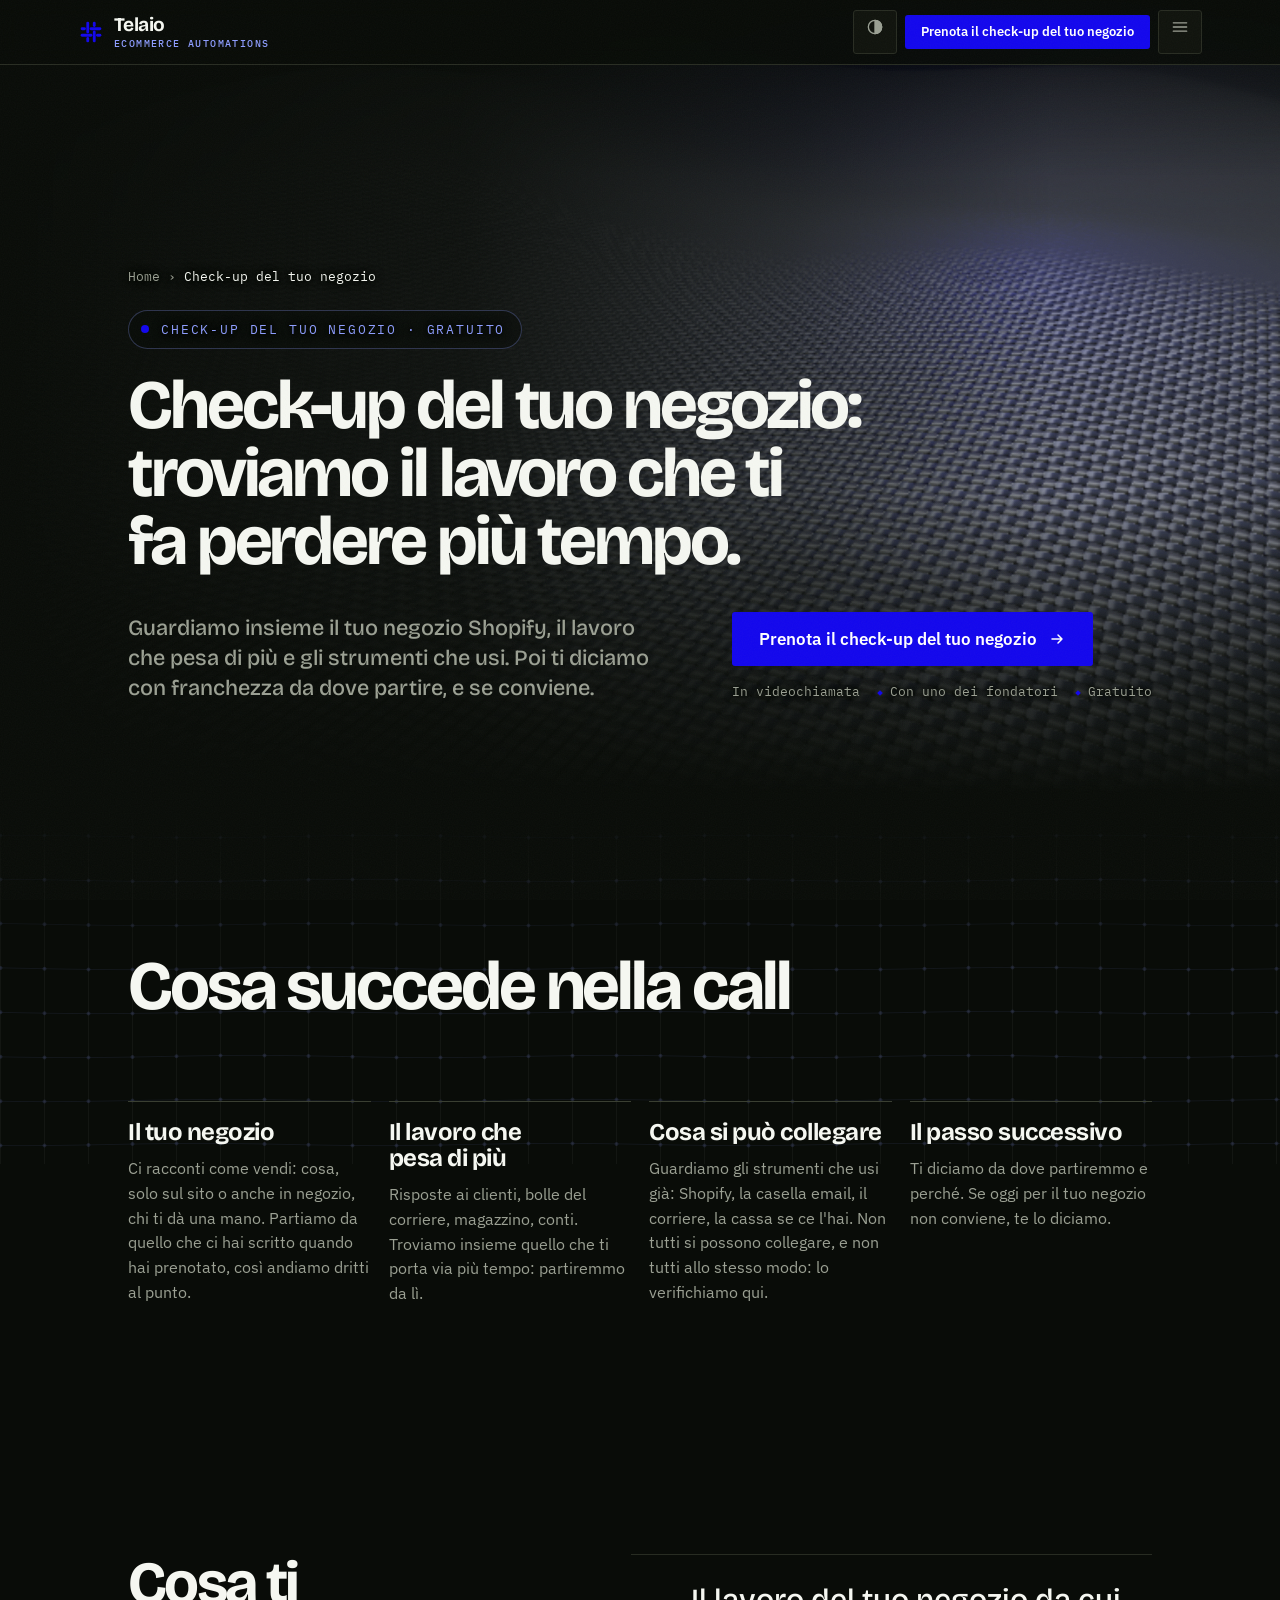
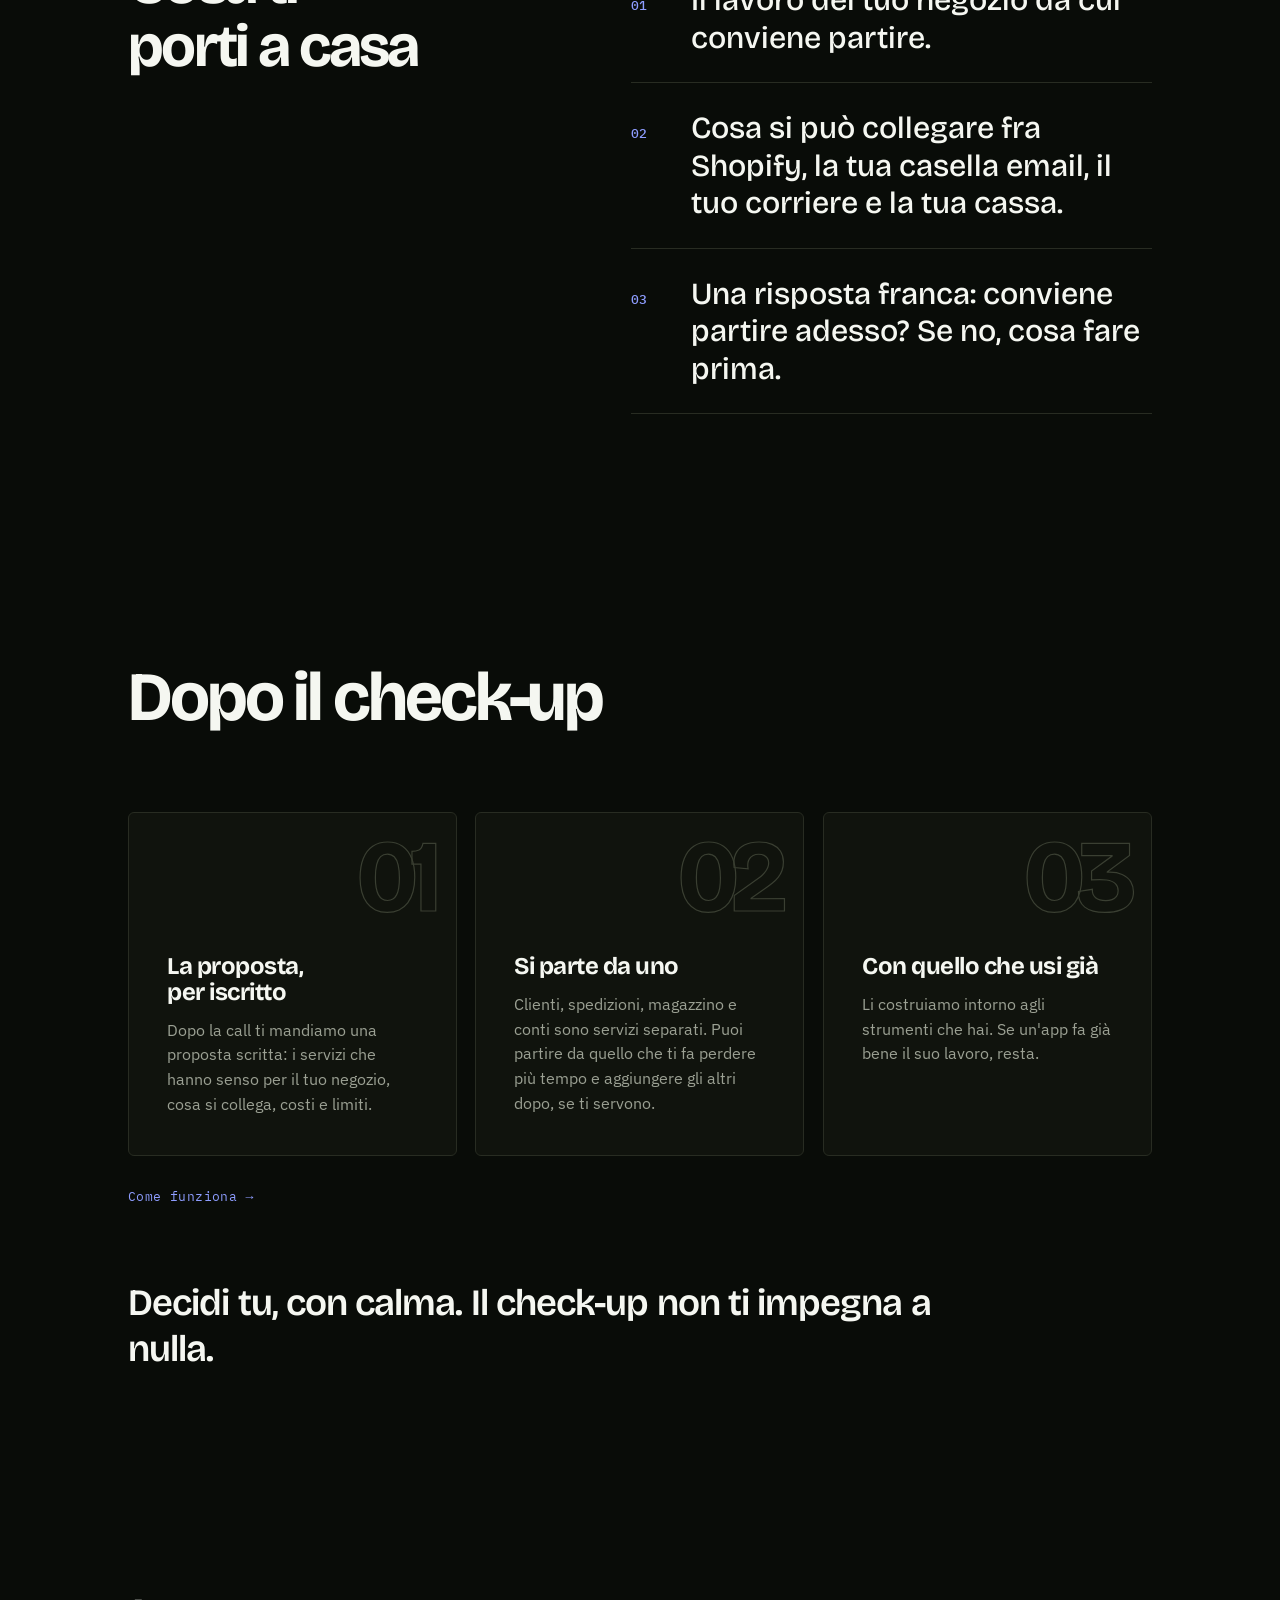
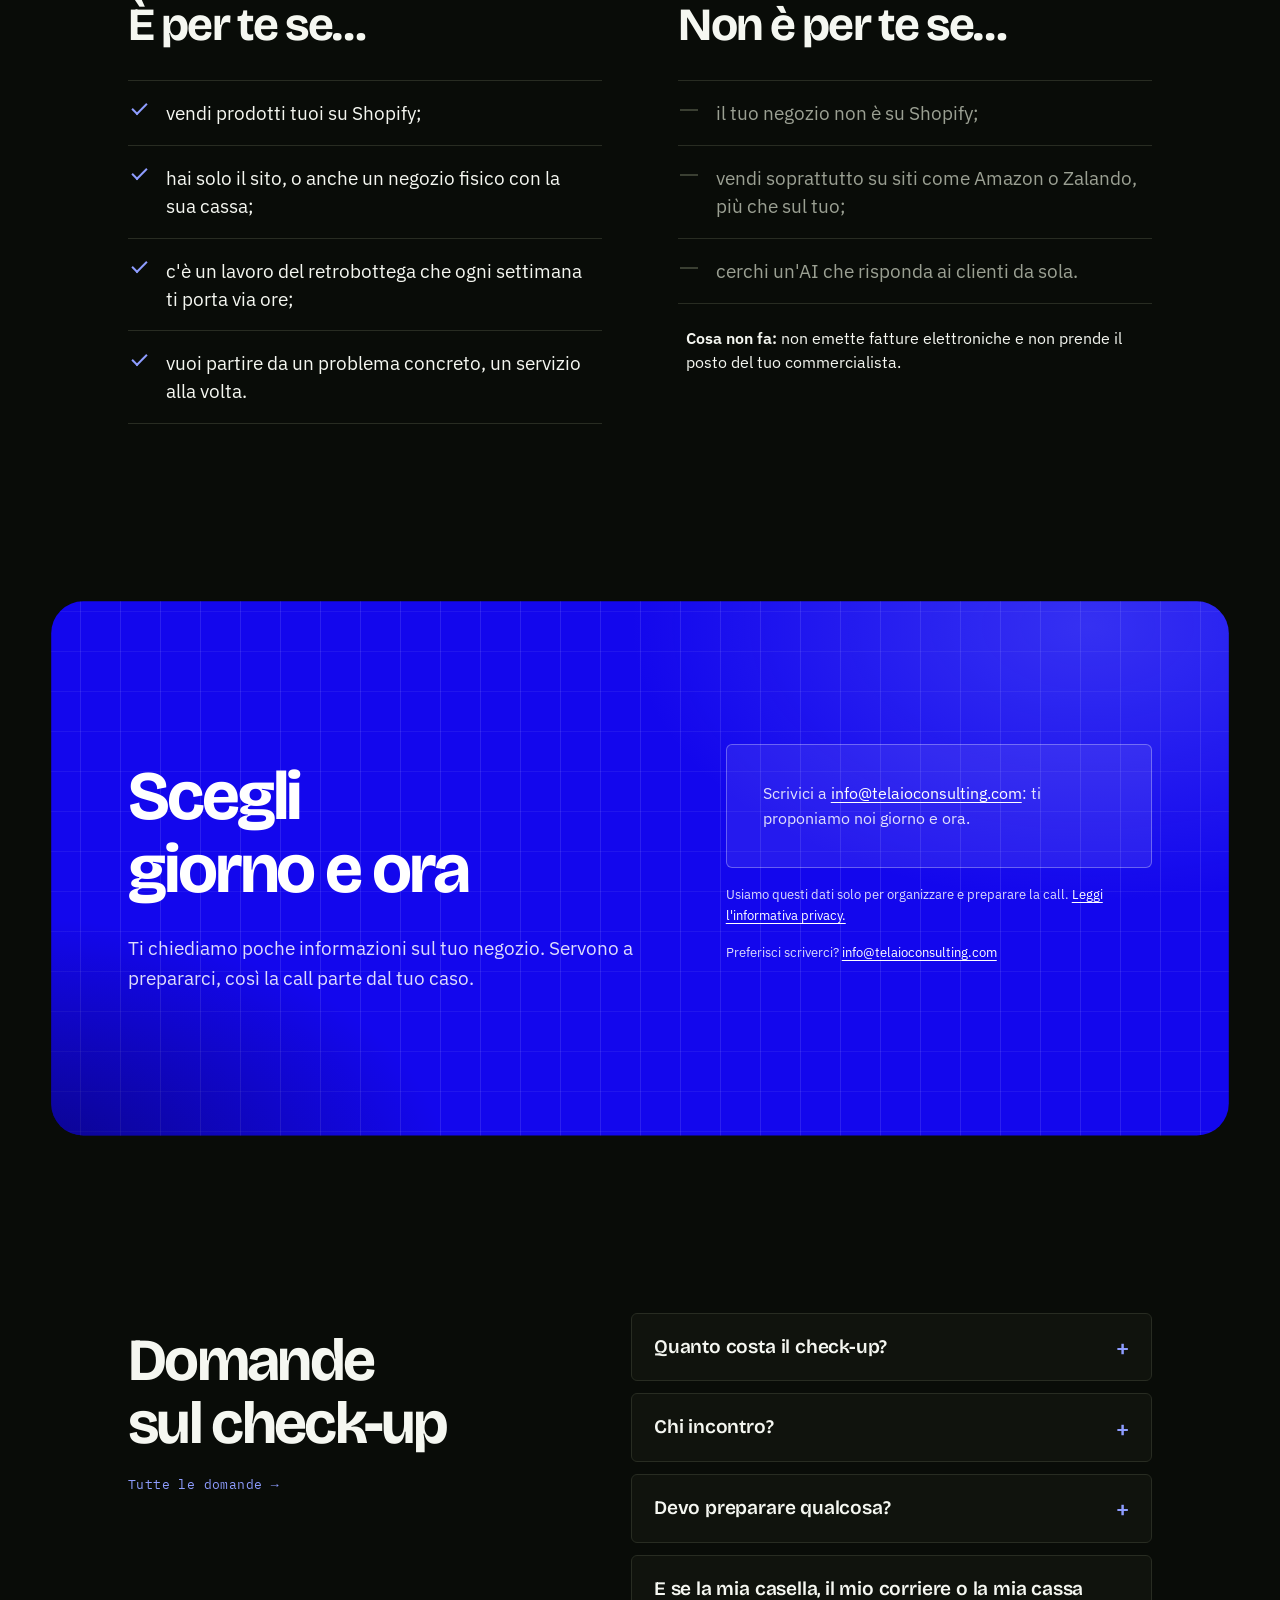
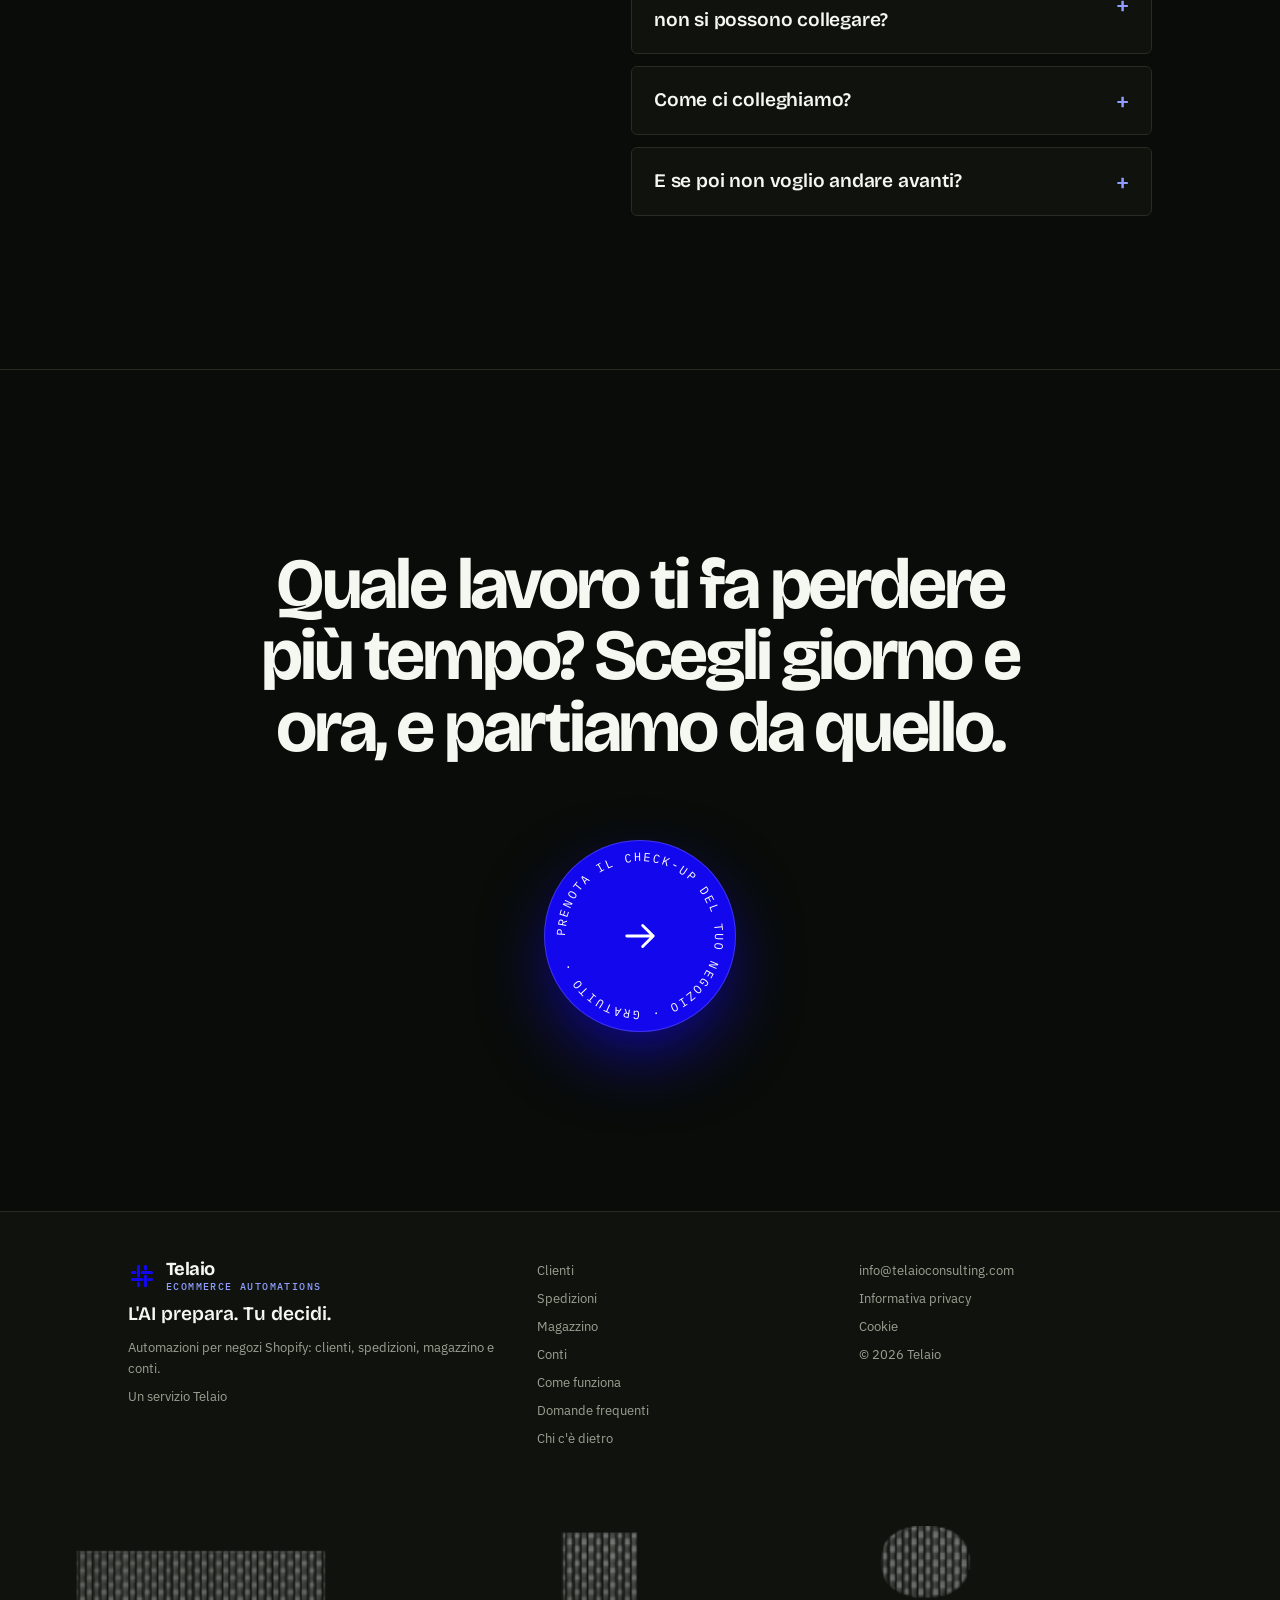
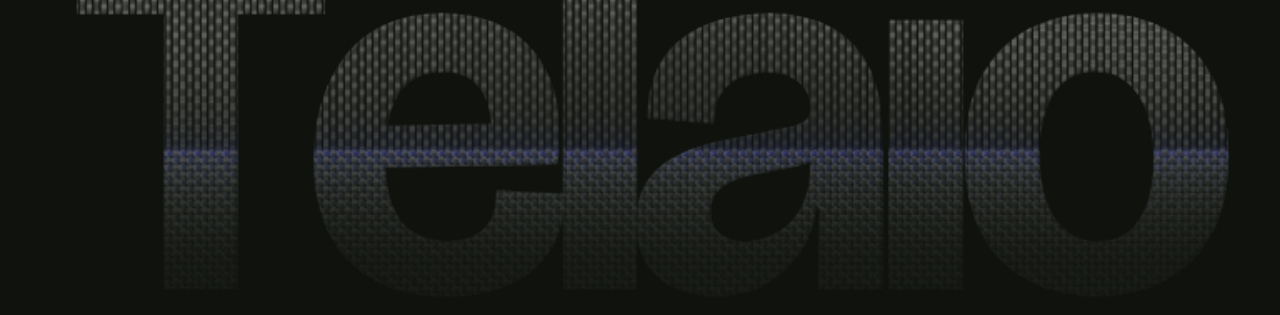
==== check-up/index.html @ 8293f0be "Telaio - Ecommerce Automations: il sito (home, quattro servizi, come funziona, domande frequenti, ch" ====
<!doctype html>
<html lang="it">
<head>
  <meta charset="utf-8">
  <meta name="viewport" content="width=device-width, initial-scale=1">
  <title>Check-up gratuito del tuo negozio Shopify | Telaio - Ecommerce Automations</title>
  <meta name="description" content="Videochiamata gratuita con uno dei fondatori di Telaio: guardiamo il tuo negozio Shopify, il lavoro che pesa di più e cosa si può collegare.">
  <meta name="theme-color" content="#090C08">
  <meta name="robots" content="index, follow">
  <link rel="canonical" href="https://telaioconsulting.github.io/ecommerce-automations/check-up/">

  <meta property="og:title" content="Check-up gratuito del tuo negozio Shopify">
  <meta property="og:description" content="Videochiamata gratuita con uno dei fondatori di Telaio: guardiamo il tuo negozio Shopify, il lavoro che pesa di più e cosa si può collegare.">
  <meta property="og:type" content="website">
  <meta property="og:url" content="https://telaioconsulting.github.io/ecommerce-automations/check-up/">
  <meta property="og:locale" content="it_IT">
  <meta property="og:site_name" content="Telaio - Ecommerce Automations">
  <meta property="og:image" content="https://telaioconsulting.github.io/ecommerce-automations/assets/og-telaio.png">
  <meta name="twitter:card" content="summary_large_image">
  <meta name="twitter:title" content="Check-up gratuito del tuo negozio Shopify">
  <meta name="twitter:description" content="Videochiamata gratuita con uno dei fondatori di Telaio: guardiamo il tuo negozio Shopify, il lavoro che pesa di più e cosa si può collegare.">
  <meta name="twitter:image" content="https://telaioconsulting.github.io/ecommerce-automations/assets/og-telaio.png">

  <link rel="icon" type="image/png" href="../assets/telaio-logo-512.png">
  <link rel="preload" href="../assets/fonts/bricolage-grotesque-500-700-latin.woff2" as="font" type="font/woff2" crossorigin>
  <link rel="preload" href="../assets/fonts/ibm-plex-sans-400-600-latin.woff2" as="font" type="font/woff2" crossorigin>
  <!-- cambio pagina col filo (motion.css): la richiesta al browser sta in cima, prima di ogni script,
       altrimenti la pagina nuova può controllarla prima che arrivino i fogli di stile e annullare il passaggio -->
  <style>@media (prefers-reduced-motion: no-preference) { @view-transition { navigation: auto; types: p-filo; } }</style>
  <script>
    (function (r) {
      r.classList.add("js");
      // cambio pagina col filo (motion.css): «pagereveal» dice, prima del primo disegno, se la pagina arriva con la transizione
      addEventListener("pagereveal", function (e) { r.classList.add(e.viewTransition ? "p-filo-arrivo" : "p-rivelata"); });
      // tema chiaro salvato: subito, prima del primo disegno (niente passaggio dal buio al chiaro)
      try { if (localStorage.getItem("telaio-theme") === "light") { r.setAttribute("data-theme", "light"); document.querySelector('meta[name="theme-color"]').content = "#F4F5F8"; } } catch (e) {}
      if (!matchMedia("(prefers-reduced-motion: reduce)").matches) r.classList.add("motion");
      // Se gli script non partono, si torna alla pagina statica (tutto visibile).
      setTimeout(function () {
        if (!window.__telaio) r.classList.remove("js");
        if (!window.__motion) r.classList.remove("motion");
      }, 4000);
    })(document.documentElement);
  </script>
  <link rel="stylesheet" href="../style.css">
  <link rel="stylesheet" href="../motion.css">
  <link rel="stylesheet" href="../site.css">

  <script type="application/ld+json">
  {
    "@context": "https://schema.org",
    "@graph": [
      {
        "@type": "Service",
        "@id": "https://telaioconsulting.github.io/ecommerce-automations/check-up/#service",
        "name": "Check-up del tuo negozio",
        "url": "https://telaioconsulting.github.io/ecommerce-automations/check-up/",
        "serviceType": "Check-up gratuito per negozi Shopify",
        "description": "Videochiamata gratuita con uno dei fondatori di Telaio: il lavoro che pesa di più nel tuo negozio Shopify, cosa si può collegare fra casella email, corriere e cassa, e da dove partire. Dopo la call, una proposta scritta con costi e limiti.",
        "provider": { "@id": "https://telaioconsulting.github.io/#organization" },
        "isRelatedTo": { "@id": "https://telaioconsulting.github.io/ecommerce-automations/#service" },
        "areaServed": "IT",
        "availableChannel": {
          "@type": "ServiceChannel",
          "serviceUrl": "https://telaioconsulting.github.io/ecommerce-automations/check-up/",
          "availableLanguage": "it"
        }
      },
      {
        "@type": "BreadcrumbList",
        "itemListElement": [
          { "@type": "ListItem", "position": 1, "name": "Home", "item": "https://telaioconsulting.github.io/ecommerce-automations/" },
          { "@type": "ListItem", "position": 2, "name": "Check-up del tuo negozio", "item": "https://telaioconsulting.github.io/ecommerce-automations/check-up/" }
        ]
      },
      {
        "@type": "Organization",
        "@id": "https://telaioconsulting.github.io/#organization",
        "name": "Telaio",
        "alternateName": "Telaio Consulting",
        "url": "https://telaioconsulting.github.io/",
        "logo": "https://telaioconsulting.github.io/ecommerce-automations/assets/telaio-logo-512.png",
        "email": "info@telaioconsulting.com"
      }
    ]
  }
  </script>
</head>
<body data-page-type="checkup">
  <a class="skip" href="#top">Vai al contenuto</a>

  <svg width="0" height="0" style="position:absolute" aria-hidden="true" focusable="false">
    <symbol id="mk" viewBox="0 0 64 64">
      <g fill="none" stroke="currentColor" stroke-width="7" stroke-linecap="round">
        <path d="M24 10 V32 M24 48 V54"></path>
        <path d="M40 10 V16 M40 32 V54"></path>
        <path d="M10 24 H16 M32 24 H54"></path>
        <path d="M10 40 H32 M48 40 H54"></path>
      </g>
    </symbol>
  </svg>

  <div class="grain" aria-hidden="true"></div>
  <div class="p-progress" aria-hidden="true"></div>

  <header class="top">
    <div class="wrap top-in">
      <a class="brand" href="../" aria-label="Telaio Ecommerce Automations, home">
        <svg class="mk" viewBox="0 0 64 64" aria-hidden="true"><use href="#mk"></use></svg>
        <span class="brand-lockup"><span class="wm">Telaio</span><span class="brand-sub">Ecommerce Automations</span></span>
      </a>
      <nav class="nav" id="nav" aria-label="Navigazione principale">
        <a href="../clienti/">Clienti</a>
        <a href="../spedizioni/">Spedizioni</a>
        <a href="../magazzino/">Magazzino</a>
        <a href="../conti/">Conti</a>
        <a href="../come-funziona/">Come funziona</a>
        <a href="../domande-frequenti/">Domande frequenti</a>
      </nav>
      <div class="top-actions">
        <button class="icon-btn" id="themeBtn" type="button" aria-label="Passa al tema chiaro">◐</button>
        <a class="btn btn-primary btn-sm" href="#prenota" data-cta="checkup" data-placement="nav">Prenota il check-up del tuo negozio</a>
        <button class="icon-btn menu-btn" id="menuBtn" type="button" aria-label="Apri il menu" aria-expanded="false" aria-controls="nav">≡</button>
      </div>
    </div>
  </header>

  <main id="top">

    <!-- Apertura -->
    <section class="p-hero is-page">
      <canvas class="p-weave" id="weave" aria-hidden="true"></canvas>
      <div class="p-hero-veil" aria-hidden="true"></div>
      <div class="wrap p-hero-in">
        <nav class="crumbs" aria-label="Percorso" data-hero-item><a href="../">Home</a> <span aria-hidden="true">›</span> <span aria-current="page">Check-up del tuo negozio</span></nav>
        <p class="p-kicker" data-hero-item><span class="p-dot" aria-hidden="true"></span>Check-up del tuo negozio · Gratuito</p>
        <h1 class="p-h1">Check-up del tuo negozio: troviamo il lavoro che ti fa perdere più tempo.</h1>
        <div class="p-hero-row">
          <p class="p-tagline" data-hero-item>Guardiamo insieme il tuo negozio Shopify, il lavoro che pesa di più e gli strumenti che usi. Poi ti diciamo con franchezza da dove partire, e se conviene.</p>
          <div class="p-hero-cta" data-hero-item>
            <a class="btn btn-primary p-btn-xl" data-magnetic href="#prenota" data-cta="checkup" data-placement="checkup_top">Prenota il check-up del tuo negozio <span class="p-arr" aria-hidden="true">→</span></a>
            <ul class="p-meta">
              <li>In videochiamata</li>
              <li>Con uno dei fondatori</li>
              <li>Gratuito</li>
            </ul>
          </div>
        </div>
      </div>
    </section>

    <!-- Cosa succede nella call -->
    <section class="p-sec">
      <div class="wrap">
        <header class="p-head">
          <h2 class="p-h2" data-split>Cosa succede nella call</h2>
        </header>
        <div class="p-moments">
          <div class="p-moment" data-reveal><h3>Il tuo negozio</h3><p>Ci racconti come vendi: cosa, solo sul sito o anche in negozio, chi ti dà una mano. Partiamo da quello che ci hai scritto quando hai prenotato, così andiamo dritti al punto.</p></div>
          <div class="p-moment" data-reveal><h3>Il lavoro che pesa di più</h3><p>Risposte ai clienti, bolle del corriere, magazzino, conti. Troviamo insieme quello che ti porta via più tempo: partiremmo da lì.</p></div>
          <div class="p-moment" data-reveal><h3>Cosa si può collegare</h3><p>Guardiamo gli strumenti che usi già: Shopify, la casella email, il corriere, la cassa se ce l'hai. Non tutti si possono collegare, e non tutti allo stesso modo: lo verifichiamo qui.</p></div>
          <div class="p-moment" data-reveal><h3>Il passo successivo</h3><p>Ti diciamo da dove partiremmo e perché. Se oggi per il tuo negozio non conviene, te lo diciamo.</p></div>
        </div>
      </div>
    </section>

    <!-- Cosa ti porti a casa -->
    <section class="p-sec">
      <div class="wrap p-split">
        <div class="p-split-side">
          <h2 class="p-h2" data-split>Cosa ti porti a casa</h2>
        </div>
        <ul class="p-takeaways is-dark">
          <li data-reveal><span>01</span>Il lavoro del tuo negozio da cui conviene partire.</li>
          <li data-reveal><span>02</span>Cosa si può collegare fra Shopify, la tua casella email, il tuo corriere e la tua cassa.</li>
          <li data-reveal><span>03</span>Una risposta franca: conviene partire adesso? Se no, cosa fare prima.</li>
        </ul>
      </div>
    </section>

    <!-- Dopo il check-up -->
    <section class="p-sec">
      <div class="wrap">
        <header class="p-head">
          <h2 class="p-h2" data-split>Dopo il check-up</h2>
        </header>
        <div class="p-why-grid">
          <article class="p-why" data-tilt data-reveal><span class="p-why-n" aria-hidden="true">01</span><h3>La proposta, per iscritto</h3><p>Dopo la call ti mandiamo una proposta scritta: i servizi che hanno senso per il tuo negozio, cosa si collega, costi e limiti.</p></article>
          <article class="p-why" data-tilt data-reveal><span class="p-why-n" aria-hidden="true">02</span><h3>Si parte da uno</h3><p>Clienti, spedizioni, magazzino e conti sono servizi separati. Puoi partire da quello che ti fa perdere più tempo e aggiungere gli altri dopo, se ti servono.</p></article>
          <article class="p-why" data-tilt data-reveal><span class="p-why-n" aria-hidden="true">03</span><h3>Con quello che usi già</h3><p>Li costruiamo intorno agli strumenti che hai. Se un'app fa già bene il suo lavoro, resta.</p></article>
        </div>
        <p data-reveal style="margin-top:22px"><a class="arrow-link" href="../come-funziona/">Come funziona →</a></p>
        <p class="p-statement" data-scrub style="margin-top:clamp(40px,6vw,72px)">Decidi tu, con calma. Il check-up non ti impegna a nulla.</p>
      </div>
    </section>

    <!-- Per chi è e per chi no -->
    <section class="p-sec">
      <div class="wrap p-lists">
        <div class="p-list yes" data-reveal>
          <h2>È per te se…</h2>
          <ul>
            <li>vendi prodotti tuoi su Shopify;</li>
            <li>hai solo il sito, o anche un negozio fisico con la sua cassa;</li>
            <li>c'è un lavoro del retrobottega che ogni settimana ti porta via ore;</li>
            <li>vuoi partire da un problema concreto, un servizio alla volta.</li>
          </ul>
        </div>
        <div class="p-list no" data-reveal>
          <h2>Non è per te se…</h2>
          <ul>
            <li>il tuo negozio non è su Shopify;</li>
            <li>vendi soprattutto su siti come Amazon o Zalando, più che sul tuo;</li>
            <li>cerchi un'AI che risponda ai clienti da sola.</li>
          </ul>
          <p class="p-list-note"><b>Cosa non fa:</b> non emette fatture elettroniche e non prende il posto del tuo commercialista.</p>
        </div>
      </div>
    </section>

    <!-- Scegli giorno e ora -->
    <section id="prenota" class="p-checkup">
      <div class="p-checkup-bg" aria-hidden="true"></div>
      <div class="wrap p-checkup-in is-top">
        <div>
          <h2 class="p-h2" data-split>Scegli giorno e ora</h2>
          <p class="p-lede-inv" data-reveal>Ti chiediamo poche informazioni sul tuo negozio. Servono a prepararci, così la call parte dal tuo caso.</p>
        </div>
        <div>
          <div class="booking-box" data-reveal>
            <div data-booking hidden>
              <button class="btn btn-primary" type="button" data-booking-loader>Mostra i giorni disponibili</button>
              <p class="micro">Il calendario è di Google: si carica solo quando lo apri.</p>
            </div>
            <p class="no-js-only">Scrivici a <a href="mailto:info@telaioconsulting.com" data-email-link>info@telaioconsulting.com</a>: ti proponiamo noi giorno e ora.</p>
          </div>
          <p class="booking-meta" data-reveal>Usiamo questi dati solo per organizzare e preparare la call. <a href="../privacy/">Leggi l'informativa privacy.</a></p>
          <p class="booking-meta" data-reveal>Preferisci scriverci? <a href="mailto:info@telaioconsulting.com" data-email-link>info@telaioconsulting.com</a></p>
        </div>
      </div>
    </section>

    <!-- Domande sul check-up -->
    <section class="p-sec">
      <div class="wrap p-split">
        <div class="p-split-side">
          <h2 class="p-h2" data-split>Domande sul check-up</h2>
          <p data-reveal><a class="arrow-link" href="../domande-frequenti/">Tutte le domande →</a></p>
        </div>
        <div>
          <details class="qa" data-reveal data-question-id="checkup-cost"><summary>Quanto costa il check-up?</summary><div class="a"><p>Niente. Il check-up è gratuito e non ti impegna a nulla.</p></div></details>
          <details class="qa" data-reveal data-question-id="checkup-who"><summary>Chi incontro?</summary><div class="a"><p>Uno dei fondatori di Telaio. <a href="../chi-siamo/">Scopri chi c'è dietro.</a></p></div></details>
          <details class="qa" data-reveal data-question-id="checkup-prepare"><summary>Devo preparare qualcosa?</summary><div class="a"><p>No. Se vuoi, pensa al lavoro che ti porta via più tempo ogni settimana. Ci aiuta anche sapere che casella email usi, quale corriere e quale cassa, se ce l'hai.</p></div></details>
          <details class="qa" data-reveal data-question-id="checkup-connect"><summary>E se la mia casella, il mio corriere o la mia cassa non si possono collegare?</summary><div class="a"><p>Te lo diciamo nel check-up, prima di qualsiasi proposta. Nella proposta scritta trovi solo quello che si può fare con i tuoi strumenti.</p></div></details>
          <details class="qa" data-reveal data-question-id="checkup-call"><summary>Come ci colleghiamo?</summary><div class="a"><p>In videochiamata. Il link arriva nella mail di conferma.</p></div></details>
          <details class="qa" data-reveal data-question-id="checkup-no-go"><summary>E se poi non voglio andare avanti?</summary><div class="a"><p>Va benissimo. Ti resta il quadro che abbiamo visto insieme.</p></div></details>
        </div>
      </div>
    </section>

    <!-- Chiusura -->
    <section class="p-final">
      <div class="p-final-glow" aria-hidden="true"></div>
      <div class="wrap">
        <h2 class="p-final-h" data-split>Quale lavoro ti fa perdere più tempo? Scegli giorno e ora, e partiamo da quello.</h2>
        <a class="p-orb" data-magnetic href="#prenota" data-cta="checkup" data-placement="final" aria-label="Prenota il check-up del tuo negozio">
          <svg class="p-orb-ring" viewBox="0 0 200 200" aria-hidden="true">
            <defs><path id="orbPath" d="M100,100 m-78,0 a78,78 0 1,1 156,0 a78,78 0 1,1 -156,0"/></defs>
            <text><textPath href="#orbPath">Prenota il check-up del tuo negozio · Gratuito · </textPath></text>
          </svg>
          <span class="p-orb-arr" aria-hidden="true">→</span>
        </a>
      </div>
    </section>
  </main>

  <div class="mobile-bar"><a class="btn btn-primary btn-block" href="#prenota" data-cta="checkup" data-placement="mobile_bar">Prenota il check-up del tuo negozio</a></div>

  <footer class="p-footer">
    <div class="wrap foot-in foot-grid">
      <div class="foot-col">
        <div class="foot-brand">
          <svg class="mk" viewBox="0 0 64 64" aria-hidden="true"><use href="#mk"></use></svg>
          <span class="brand-lockup"><span class="wm">Telaio</span><span class="brand-sub">Ecommerce Automations</span></span>
        </div>
        <span class="foot-tag">L'AI prepara. Tu decidi.</span>
        <span>Automazioni per negozi Shopify: clienti, spedizioni, magazzino e conti.</span>
        <a class="foot-endorse" href="https://telaioconsulting.github.io/">Un servizio Telaio</a>
      </div>
      <nav class="foot-col" aria-label="Pagine">
        <a href="../clienti/">Clienti</a>
        <a href="../spedizioni/">Spedizioni</a>
        <a href="../magazzino/">Magazzino</a>
        <a href="../conti/">Conti</a>
        <a href="../come-funziona/">Come funziona</a>
        <a href="../domande-frequenti/">Domande frequenti</a>
        <a href="../chi-siamo/">Chi c'è dietro</a>
      </nav>
      <div class="foot-col">
        <a href="mailto:info@telaioconsulting.com" data-email-link>info@telaioconsulting.com</a>
        <a href="../privacy/">Informativa privacy</a>
        <a href="../cookie/">Cookie</a>
        <span>© 2026 Telaio</span>
      </div>
    </div>
    <div class="p-bigword" aria-hidden="true"><span>T</span><span>e</span><span>l</span><span>a</span><span>i</span><span>o</span></div>
  </footer>

  <!-- Librerie di animazione, ospitate nel sito (vedi assets/vendor/README.md) -->
  <script src="../assets/vendor/gsap.min.js"></script>
  <script src="../assets/vendor/ScrollTrigger.min.js"></script>
  <script src="../assets/vendor/SplitText.min.js"></script>
  <script src="../assets/vendor/lenis.min.js"></script>
  <script src="../script.js"></script>
  <script src="../motion.js"></script>
</body>
</html>
---- style.css ----
/* ============================================================
   TELAIO CONSULTING - Sito vetrina
   Identità dal Brand Book "Telaio" (concept: Trama / ordito+trama).
   Sistema dark-first. Blu brand unico: #1307ED.
   Font: Bricolage Grotesque (display) · IBM Plex Sans (testo) · IBM Plex Mono (utility)
   ============================================================ */

/* ---- Font ospitati nel sito (WOFF2, latin + latin-ext, solo i pesi usati).
        Licenza SIL Open Font License: vedi assets/fonts/OFL-*.txt ---- */
@font-face {
  font-family: "Bricolage Grotesque";
  font-style: normal;
  font-weight: 500 700;
  font-stretch: 100%;
  font-display: swap;
  src: url("assets/fonts/bricolage-grotesque-500-700-latin-ext.woff2") format("woff2");
  unicode-range: U+0100-02BA, U+02BD-02C5, U+02C7-02CC, U+02CE-02D7, U+02DD-02FF, U+0304, U+0308, U+0329, U+1D00-1DBF, U+1E00-1E9F, U+1EF2-1EFF, U+2020, U+20A0-20AB, U+20AD-20C0, U+2113, U+2C60-2C7F, U+A720-A7FF;
}
@font-face {
  font-family: "Bricolage Grotesque";
  font-style: normal;
  font-weight: 500 700;
  font-stretch: 100%;
  font-display: swap;
  src: url("assets/fonts/bricolage-grotesque-500-700-latin.woff2") format("woff2");
  unicode-range: U+0000-00FF, U+0131, U+0152-0153, U+02BB-02BC, U+02C6, U+02DA, U+02DC, U+0304, U+0308, U+0329, U+2000-206F, U+20AC, U+2122, U+2191, U+2193, U+2212, U+2215, U+FEFF, U+FFFD;
}
@font-face {
  font-family: "IBM Plex Mono";
  font-style: normal;
  font-weight: 400;
  font-display: swap;
  src: url("assets/fonts/ibm-plex-mono-400-latin-ext.woff2") format("woff2");
  unicode-range: U+0100-02BA, U+02BD-02C5, U+02C7-02CC, U+02CE-02D7, U+02DD-02FF, U+0304, U+0308, U+0329, U+1D00-1DBF, U+1E00-1E9F, U+1EF2-1EFF, U+2020, U+20A0-20AB, U+20AD-20C0, U+2113, U+2C60-2C7F, U+A720-A7FF;
}
@font-face {
  font-family: "IBM Plex Mono";
  font-style: normal;
  font-weight: 400;
  font-display: swap;
  src: url("assets/fonts/ibm-plex-mono-400-latin.woff2") format("woff2");
  unicode-range: U+0000-00FF, U+0131, U+0152-0153, U+02BB-02BC, U+02C6, U+02DA, U+02DC, U+0304, U+0308, U+0329, U+2000-206F, U+20AC, U+2122, U+2191, U+2193, U+2212, U+2215, U+FEFF, U+FFFD;
}
@font-face {
  font-family: "IBM Plex Mono";
  font-style: normal;
  font-weight: 500;
  font-display: swap;
  src: url("assets/fonts/ibm-plex-mono-500-latin-ext.woff2") format("woff2");
  unicode-range: U+0100-02BA, U+02BD-02C5, U+02C7-02CC, U+02CE-02D7, U+02DD-02FF, U+0304, U+0308, U+0329, U+1D00-1DBF, U+1E00-1E9F, U+1EF2-1EFF, U+2020, U+20A0-20AB, U+20AD-20C0, U+2113, U+2C60-2C7F, U+A720-A7FF;
}
@font-face {
  font-family: "IBM Plex Mono";
  font-style: normal;
  font-weight: 500;
  font-display: swap;
  src: url("assets/fonts/ibm-plex-mono-500-latin.woff2") format("woff2");
  unicode-range: U+0000-00FF, U+0131, U+0152-0153, U+02BB-02BC, U+02C6, U+02DA, U+02DC, U+0304, U+0308, U+0329, U+2000-206F, U+20AC, U+2122, U+2191, U+2193, U+2212, U+2215, U+FEFF, U+FFFD;
}
@font-face {
  font-family: "IBM Plex Mono";
  font-style: normal;
  font-weight: 600;
  font-display: swap;
  src: url("assets/fonts/ibm-plex-mono-600-latin-ext.woff2") format("woff2");
  unicode-range: U+0100-02BA, U+02BD-02C5, U+02C7-02CC, U+02CE-02D7, U+02DD-02FF, U+0304, U+0308, U+0329, U+1D00-1DBF, U+1E00-1E9F, U+1EF2-1EFF, U+2020, U+20A0-20AB, U+20AD-20C0, U+2113, U+2C60-2C7F, U+A720-A7FF;
}
@font-face {
  font-family: "IBM Plex Mono";
  font-style: normal;
  font-weight: 600;
  font-display: swap;
  src: url("assets/fonts/ibm-plex-mono-600-latin.woff2") format("woff2");
  unicode-range: U+0000-00FF, U+0131, U+0152-0153, U+02BB-02BC, U+02C6, U+02DA, U+02DC, U+0304, U+0308, U+0329, U+2000-206F, U+20AC, U+2122, U+2191, U+2193, U+2212, U+2215, U+FEFF, U+FFFD;
}
@font-face {
  font-family: "IBM Plex Sans";
  font-style: normal;
  font-weight: 400 600;
  font-stretch: 100%;
  font-display: swap;
  src: url("assets/fonts/ibm-plex-sans-400-600-latin-ext.woff2") format("woff2");
  unicode-range: U+0100-02BA, U+02BD-02C5, U+02C7-02CC, U+02CE-02D7, U+02DD-02FF, U+0304, U+0308, U+0329, U+1D00-1DBF, U+1E00-1E9F, U+1EF2-1EFF, U+2020, U+20A0-20AB, U+20AD-20C0, U+2113, U+2C60-2C7F, U+A720-A7FF;
}
@font-face {
  font-family: "IBM Plex Sans";
  font-style: normal;
  font-weight: 400 600;
  font-stretch: 100%;
  font-display: swap;
  src: url("assets/fonts/ibm-plex-sans-400-600-latin.woff2") format("woff2");
  unicode-range: U+0000-00FF, U+0131, U+0152-0153, U+02BB-02BC, U+02C6, U+02DA, U+02DC, U+0304, U+0308, U+0329, U+2000-206F, U+20AC, U+2122, U+2191, U+2193, U+2212, U+2215, U+FEFF, U+FFFD;
}

/* ---- Token: tema SCURO (predefinito) ---- */
:root {
  color-scheme: dark;
  --ground:      #090C08;   /* fondo pagina - near-black       */
  --surface:     #10130D;   /* superficie / card               */
  --panel:       #171B12;   /* pannello                        */
  --line:        #282C22;   /* bordo sottile                   */
  --line-strong: #3A3F32;   /* bordo strutturale               */
  --muted:       #9BA093;   /* testo secondario                */
  --ink:         #F5F7F1;   /* testo principale                */
  --brand:       #1307ED;   /* blu brand: fondi, pulsanti, linee (non testo lungo) */
  --brand-soft:  #16193A;   /* tint blu profondo (riempimenti) */
  --brand-lift:  #3f36f5;   /* blu hover leggermente più chiaro*/
  --weft:        #8E9DFF;   /* blu chiaro - etichette e link   */

  --f-display: "Bricolage Grotesque", "Segoe UI", system-ui, sans-serif;
  --f-body:    "IBM Plex Sans", system-ui, -apple-system, sans-serif;
  --f-mono:    "IBM Plex Mono", ui-monospace, "SFMono-Regular", monospace;

  --step--1: 0.82rem;
  --step-0:  1rem;
  --step-1:  1.2rem;
  --step-2:  1.5rem;
  --step-3:  clamp(1.6rem, 2.4vw, 2rem);
  --step-4:  clamp(2rem, 4vw, 3.1rem);
  --step-5:  clamp(3rem, 9.2vw, 7rem);

  /* angoli del brand book (telaio-tokens.css): 3 e 6 px, la pillola solo dove serve */
  --r-sm: 3px; --r-md: 6px; --r-lg: 6px; --r-pill: 999px;
  --tracking-label: .14em;
  --shadow-lg: 0 2px 6px rgba(0,0,0,.5), 0 30px 60px -24px rgba(0,0,0,.85);
  --ease: cubic-bezier(.2,.7,.2,1);
  --maxw: 1120px;
  --read: 62ch;
}

/* ---- Token: tema CHIARO (attivato dal pulsante) ---- */
:root[data-theme="light"] {
  color-scheme: light;
  --ground:      #F4F5F8;
  --surface:     #FFFFFF;
  --panel:       #EAECF1;
  --line:        #DCDFE7;
  --line-strong: #BDC2CE;
  --muted:       #4A5160;   /* più scuro che nel tema scuro: sul fondo chiaro i testi piccoli si leggevano poco (7,3:1) */
  --ink:         #090C08;
  --brand:       #1307ED;
  --brand-soft:  #E1E4FF;
  --brand-lift:  #0f06c4;
  --weft:        #2E3EA8;
  --shadow-lg: 0 2px 6px rgba(9,12,8,.08), 0 26px 54px -24px rgba(9,12,8,.28);
}

/* ---- Reset essenziale ---- */
*, *::before, *::after { box-sizing: border-box; }
html { scroll-behavior: smooth; scroll-padding-top: 82px; }
img { max-width: 100%; display: block; }

body {
  margin: 0;
  background: var(--ground);
  color: var(--ink);
  font-family: var(--f-body);
  font-size: var(--step-0);
  line-height: 1.6;
  -webkit-font-smoothing: antialiased;
  text-rendering: optimizeLegibility;
  overflow-x: hidden;
  transition: background .35s ease, color .35s ease;
}
/* dove c'è la dissolvenza di pagina (startViewTransition in script.js) basta quella */
@supports (view-transition-name: none) { body { transition: none; } }
::view-transition-old(root), ::view-transition-new(root) { animation-duration: .3s; }

h1, h2, h3 {
  font-family: var(--f-display);
  font-weight: 700;
  line-height: 1.08;
  letter-spacing: -.02em;
  text-wrap: balance;
  margin: 0;
}
p { margin: 0; }
a { color: var(--brand); text-underline-offset: 3px; }
strong, b { font-weight: 600; color: var(--ink); }

/* bordo di focus in blu chiaro (--weft): il blu del marchio sul fondo scuro non arrivava al contrasto minimo */
:focus-visible { outline: 2.5px solid var(--weft); outline-offset: 2px; border-radius: 2px; }
html { -webkit-tap-highlight-color: transparent; }
a, button, summary { touch-action: manipulation; }

/* Link «Vai al contenuto»: invisibile finché non lo raggiunge il tasto Tab */
.skip {
  position: absolute; left: 12px; top: -80px; z-index: 400;
  padding: 12px 16px; border-radius: var(--r-sm);
  background: var(--ink); color: var(--ground); font-weight: 600; text-decoration: none;
}
.skip:focus { top: 12px; }

/* ---- Utility ---- */
.wrap { max-width: var(--maxw); margin: 0 auto; padding: 0 clamp(20px, 5vw, 48px); }
.eyebrow {
  display: inline-flex; align-items: center; gap: 14px;
  font-family: var(--f-mono); font-size: var(--step--1); font-weight: 500;
  letter-spacing: var(--tracking-label); text-transform: uppercase; color: var(--weft);
}
.eyebrow::before { content: ""; width: 28px; height: 1px; background: var(--brand); flex: none; }
.lede { font-size: var(--step-1); color: var(--muted); line-height: 1.55; }
.mk { color: var(--brand); flex: none; }

/* Grana finissima globale (solo dark) */
.grain {
  position: fixed; inset: 0; z-index: 200; pointer-events: none; opacity: .035;
  background-image: url("data:image/svg+xml,%3Csvg xmlns='http://www.w3.org/2000/svg' width='150' height='150'%3E%3Cfilter id='n'%3E%3CfeTurbulence type='fractalNoise' baseFrequency='0.85' numOctaves='2' stitchTiles='stitch'/%3E%3C/filter%3E%3Crect width='100%25' height='100%25' filter='url(%23n)'/%3E%3C/svg%3E");
  background-size: 150px 150px;
}
:root[data-theme="light"] .grain { display: none; }

/* Senza JavaScript: niente comandi che non funzionerebbero
   (le pagine restano raggiungibili dai link del piè di pagina).
   La classe .js la mette sull'<html> uno script nell'<head>
   e la toglie se script.js non parte. */
html:not(.js) .menu-btn, html:not(.js) #themeBtn, html:not(.js) .mobile-bar { display: none !important; }
.no-js-only { display: none; }
html:not(.js) .no-js-only { display: block; }

/* ============================================================
   HEADER
   ============================================================ */
.top {
  position: sticky; top: 0; z-index: 60;
  background: color-mix(in srgb, var(--ground) 84%, transparent);
  backdrop-filter: saturate(1.3) blur(10px);
  -webkit-backdrop-filter: saturate(1.3) blur(10px);
  border-bottom: 1px solid var(--line);
}
/* tema chiaro: i testi piccoli in mono, grigi su fondo chiaro, erano troppo sottili; un peso in più */
:root[data-theme="light"] :is(.p-meta, .p-trust, .p-scroll, .p-src, .p-hrow, .p-col span, .crumbs, .lang-link,
  .p-cases-count, .p-final-sub, .p-tl-seg span, .arrow-link, .p-founder .role) { font-weight: 500; }
/* tema chiaro: la testata quasi piena, sopra il blocco blu non diventa più viola */
:root[data-theme="light"] .top { background: color-mix(in srgb, var(--ground) 95%, transparent); }
.top-in { display: flex; align-items: center; gap: 18px; height: 64px; }
.brand { display: inline-flex; align-items: center; gap: 10px; min-height: 44px; text-decoration: none; color: var(--ink); }
.brand .mk { width: 26px; height: 26px; }
.brand .wm { font-family: var(--f-display); font-weight: 700; font-size: 1.2rem; letter-spacing: -.03em; }

.nav { margin-left: auto; display: flex; gap: 2px; }
.nav a {
  position: relative;
  font-size: var(--step--1); color: var(--muted); text-decoration: none;
  padding: 8px 12px; border-radius: var(--r-sm); white-space: nowrap;
  transition: color .15s, background .15s;
}
.nav a:hover { color: var(--ink); background: var(--panel); }
/* pagina corrente */
.nav a[aria-current="page"] { color: var(--ink); }
.nav a[aria-current="page"]::after {
  content: ""; position: absolute; left: 12px; right: 12px; bottom: 2px; height: 2px;
  background: var(--brand); border-radius: 2px;
}

.top-actions { display: flex; align-items: center; gap: 8px; }
.icon-btn {
  width: 44px; height: 44px; display: inline-grid; place-items: center;
  background: var(--surface); color: var(--muted);
  border: 1px solid var(--line); border-radius: var(--r-sm);
  cursor: pointer; font-size: 18px; line-height: 1;
  transition: color .15s, border-color .15s, scale .12s ease-out;
}
.icon-btn:hover { color: var(--ink); border-color: var(--line-strong); }
.menu-btn { display: none; }
/* Icone del tema e del menu disegnate a tratto (come le icone del marchio) invece dei caratteri ◐ ☾ ≡,
   che arrivavano da un font di sistema. Il carattere resta nel pulsante ma non si vede. */
#themeBtn, #menuBtn { font-size: 0; }
#themeBtn::before, #menuBtn::before {
  content: ""; width: 20px; height: 20px; background: currentColor;
  -webkit-mask: var(--i-icon) center / contain no-repeat; mask: var(--i-icon) center / contain no-repeat;
}
#themeBtn { --i-icon: url("data:image/svg+xml,%3Csvg xmlns='http://www.w3.org/2000/svg' viewBox='0 0 24 24' fill='none' stroke='%23000' stroke-width='1.6' stroke-linecap='round' stroke-linejoin='round'%3E%3Ccircle cx='12' cy='12' r='8'/%3E%3Cpath d='M12 4a8 8 0 0 1 0 16z' fill='%23000'/%3E%3C/svg%3E"); }
:root[data-theme="light"] #themeBtn { --i-icon: url("data:image/svg+xml,%3Csvg xmlns='http://www.w3.org/2000/svg' viewBox='0 0 24 24' fill='none' stroke='%23000' stroke-width='1.6' stroke-linecap='round' stroke-linejoin='round'%3E%3Cpath d='M19.5 14.6A8 8 0 1 1 9.4 4.5a6.5 6.5 0 0 0 10.1 10.1z'/%3E%3C/svg%3E"); }
#menuBtn { --i-icon: url("data:image/svg+xml,%3Csvg xmlns='http://www.w3.org/2000/svg' viewBox='0 0 24 24' fill='none' stroke='%23000' stroke-width='1.6' stroke-linecap='round'%3E%3Cpath d='M4 7h16M4 12h16M4 17h16'/%3E%3C/svg%3E"); }
#menuBtn[aria-expanded="true"] { --i-icon: url("data:image/svg+xml,%3Csvg xmlns='http://www.w3.org/2000/svg' viewBox='0 0 24 24' fill='none' stroke='%23000' stroke-width='1.6' stroke-linecap='round'%3E%3Cpath d='M6 6l12 12M18 6L6 18'/%3E%3C/svg%3E"); }

/* Selettore lingua */
.lang { display: inline-flex; align-items: center; gap: 2px; font-family: var(--f-mono); font-size: 12px; }
.lang-link {
  display: inline-flex; align-items: center; justify-content: center; min-width: 44px; min-height: 44px;
  padding: 6px 8px; color: var(--muted); text-decoration: none; border-radius: var(--r-sm); letter-spacing: .06em;
}
.lang-link:hover { color: var(--ink); background: var(--panel); }
.lang-link.is-active { color: var(--ink); font-weight: 600; }

/* ============================================================
   BOTTONI (un solo stile: il pulsante principale)
   ============================================================ */
.btn {
  font-family: var(--f-body); font-weight: 600; font-size: var(--step-0);
  display: inline-flex; align-items: center; justify-content: center; gap: 8px;
  padding: 13px 22px; border-radius: var(--r-sm); border: 1.5px solid transparent;
  text-decoration: none; cursor: pointer; line-height: 1;
  transition: transform .15s ease, background .18s ease, box-shadow .2s ease, scale .12s ease-out;
  -webkit-user-select: none; user-select: none;
}
/* risposta al tocco: il pulsante si abbassa appena (scale, non transform: GSAP usa transform sui pulsanti magnetici) */
.btn:active, .icon-btn:active { scale: .97; }
.btn-sm { padding: 9px 15px; font-size: var(--step--1); white-space: nowrap; }
.btn-primary { background: var(--brand); color: #fff; position: relative; overflow: hidden; }
.btn-primary::after {
  content: ""; position: absolute; inset: 0; pointer-events: none; transform: translateX(-130%);
  background: linear-gradient(105deg, transparent 32%, rgba(255,255,255,.38) 50%, transparent 68%);
}
@media (hover: hover) {
  .btn-primary:hover::after { transform: translateX(130%); transition: transform .7s ease; }
  .btn-primary:hover { background: var(--brand-lift); transform: translateY(-1px); box-shadow: 0 10px 30px -10px rgba(19,7,237,.8); }
}
.btn-block { width: 100%; }

/* Briciole */
.crumbs { font-family: var(--f-mono); font-size: var(--step--1); color: var(--muted); display: flex; gap: 8px; align-items: center; flex-wrap: wrap; padding-top: 10px; }
.crumbs a { color: var(--muted); text-decoration: none; }
.crumbs a:hover { color: var(--ink); }
.crumbs [aria-current="page"] { color: var(--ink); }

/* ============================================================
   SEZIONI
   ============================================================ */
/* Riquadro "in evidenza" */
.callout { border: 1px solid color-mix(in srgb, var(--brand) 40%, var(--line)); background: color-mix(in srgb, var(--brand) 7%, var(--surface)); padding: 18px 22px; border-radius: var(--r-md); color: var(--ink); line-height: 1.55; }

/* Elenchi con il marcatore "nodo" */
.ticks { list-style: none; margin: 0; padding: 0; display: grid; gap: 14px; max-width: 64ch; }
.ticks li { position: relative; padding-left: 28px; color: var(--muted); line-height: 1.5; }
.ticks li::before { content: ""; position: absolute; left: 0; top: .72em; width: 10px; height: 10px; background: var(--brand); border-radius: 2px; transform: translateY(-50%) rotate(45deg); }

/* Prenotazione */
.booking-box { border: 1px solid var(--line-strong); border-radius: var(--r-lg); background: var(--surface); padding: clamp(22px,4vw,36px); }
.booking-box p { color: var(--muted); line-height: 1.55; }
.booking-box .micro { font-family: var(--f-mono); font-size: var(--step--1); margin-top: 14px; }
.booking-box a { color: var(--weft); }
.booking-frame { width: 100%; border: 0; border-radius: var(--r-md); min-height: 640px; background: var(--panel); display: block; }
.booking-meta { margin-top: 16px; font-size: var(--step--1); color: var(--muted); }
.booking-meta a { color: var(--weft); }

/* Domande a fisarmonica */
.qa { border: 1px solid var(--line); border-radius: var(--r-md); background: var(--surface); margin-bottom: 12px; overflow: hidden; }
.qa > summary { cursor: pointer; list-style: none; padding: 18px 22px; font-family: var(--f-display); font-weight: 600; font-size: var(--step-1); letter-spacing: -.01em; color: var(--ink); display: flex; justify-content: space-between; gap: 16px; align-items: center; }
.qa > summary::-webkit-details-marker { display: none; }
.qa > summary::after { content: "+"; font-family: var(--f-mono); color: var(--weft); font-size: 1.4rem; line-height: 1; flex: none; }
.qa[open] > summary::after { content: "\2013"; }
.qa .a { padding: 0 22px 20px; color: var(--muted); line-height: 1.6; max-width: 72ch; }

/* Testo delle pagine legali */
.legal { max-width: 74ch; }
.legal h2 { font-size: var(--step-2); margin: 36px 0 10px; letter-spacing: -.01em; }
.legal p, .legal li { color: var(--muted); line-height: 1.65; }
.legal p { margin-bottom: 12px; }
.legal ul { padding-left: 20px; display: grid; gap: 8px; margin: 0 0 14px; }
.legal a { color: var(--weft); }
.legal .updated { margin-top: 32px; font-family: var(--f-mono); font-size: var(--step--1); }

/* Link testuale con freccia */
.arrow-link { display: inline-block; margin-top: 8px; color: var(--weft); font-family: var(--f-mono); font-size: var(--step--1); text-decoration: none; letter-spacing: .03em; }
.arrow-link:hover { color: var(--ink); }

/* ============================================================
   BARRA FISSA SU TELEFONO
   ============================================================ */
.mobile-bar {
  position: fixed; left: 0; right: 0; bottom: 0; z-index: 90; display: none;
  padding: 10px clamp(14px,4vw,20px); padding-bottom: calc(10px + env(safe-area-inset-bottom));
  background: color-mix(in srgb, var(--ground) 90%, transparent);
  backdrop-filter: blur(10px); -webkit-backdrop-filter: blur(10px);
  border-top: 1px solid var(--line);
  /* nascosta anche al tasto Tab e ai lettori di schermo, non solo spostata fuori dallo schermo */
  transform: translateY(130%); visibility: hidden; transition: transform .3s var(--ease), visibility 0s .3s;
}
.mobile-bar.show { transform: none; visibility: visible; transition: transform .3s var(--ease); }

/* ============================================================
   FOOTER
   ============================================================ */
footer { border-top: 1px solid var(--line); padding: 48px 0; background: var(--surface); }
.foot-in { display: grid; grid-template-columns: 1.3fr 1fr 1fr; gap: 28px; align-items: start; }
.foot-brand { display: flex; align-items: center; gap: 10px; }
.foot-brand .mk { width: 28px; height: 28px; }
.foot-brand .wm { font-family: var(--f-display); font-weight: 700; font-size: 1.15rem; letter-spacing: -.03em; color: var(--ink); }
.foot-col { display: flex; flex-direction: column; gap: 7px; font-size: var(--step--1); color: var(--muted); }
.foot-col a { color: var(--muted); text-decoration: none; }
.foot-col a:hover { color: var(--ink); }
.foot-tag { font-family: var(--f-display); font-weight: 600; color: var(--ink); font-size: var(--step-1); }

/* ============================================================
   RESPONSIVE
   ============================================================ */
/* Menu a scomparsa: sotto i 1120 px le voci della testata non entrano più in una riga */
@media (max-width: 1120px) {
  .menu-btn { display: inline-grid; }
  .top-actions { margin-left: auto; }
  .nav {
    position: absolute; top: 64px; left: 0; right: 0;
    flex-direction: column; gap: 0; margin: 0;
    background: var(--ground); border-bottom: 1px solid var(--line);
    padding: 8px clamp(20px, 5vw, 48px) 16px;
    display: none;
  }
  .nav.open { display: flex; }
  .nav a { padding: 12px 8px; border-bottom: 1px solid var(--line); border-radius: 0; }
  .nav a[aria-current="page"]::after { left: 8px; right: auto; width: 24px; bottom: 6px; }
}
/* Telefono: il pulsante principale passa nella barra fissa */
@media (max-width: 760px) {
  .top-actions .btn-primary { display: none; }
  .mobile-bar { display: block; }
  body { padding-bottom: 76px; }
  .foot-in { grid-template-columns: 1fr; }
}
/* Aree toccabili di almeno 44 px su telefono e schermi touch */
@media (max-width: 760px), (pointer: coarse) {
  .nav a, .arrow-link, .crumbs a, .foot-col a { display: inline-flex; align-items: center; min-height: 44px; }
  .btn-sm { min-height: 44px; }
  .crumbs a { min-width: 44px; }
  .foot-col { gap: 2px; }
}

@media (prefers-reduced-motion: reduce) {
  html { scroll-behavior: auto; }
  body, .mobile-bar { transition: none; }
  .btn, .btn:hover { transition: none; transform: none; }
}
---- motion.css ----
/* ============================================================
   TELAIO - motion graphic di tutte le pagine
   Si appoggia a /style.css (token, font, testata, piè di pagina, bottoni).
   In cima i pezzi comuni e quelli della home; in fondo i pezzi delle
   altre pagine (hero di pagina, check-up, cosa facciamo, chi siamo…).
   Classi nuove con prefisso "p-". Le animazioni partono solo con la
   classe .motion sull'<html> (JS attivo e niente "riduci movimento"):
   senza, la pagina resta statica e tutto si legge.
   ============================================================ */

/* ---- Lenis (scorrimento morbido) ---- */
html.lenis, html.lenis body { height: auto; }
/* Con Lenis lo scorrimento morbido lo fa lui: quello del browser (style.css) va spento,
   altrimenti ScrollTrigger misura le posizioni mentre la pagina sta ancora scorrendo. */
html.lenis { scroll-behavior: auto !important; }
.lenis.lenis-stopped { overflow: hidden; }

/* sezione raggiunta da un link interno: prende il focus, senza il bordo attorno */
[tabindex="-1"]:focus { outline: none; }

/* testo solo per i lettori di schermo */
.p-sr { position: absolute; width: 1px; height: 1px; margin: -1px; padding: 0; overflow: hidden; clip-path: inset(50%); white-space: nowrap; border: 0; }

/* ---- Barra di avanzamento della pagina ---- */
.p-progress {
  position: fixed; top: 0; left: 0; right: 0; height: 2px; z-index: 120; pointer-events: none;
  background: var(--brand);
  transform-origin: 0 50%; transform: scaleX(0);
}
html:not(.motion) .p-progress { display: none; }

/* ---- Stati iniziali (solo con motion: li porta in scena GSAP) ---- */
.motion [data-reveal] { opacity: 0; }
.motion [data-hero-item] { opacity: 0; }
.motion .p-h1 { visibility: hidden; }
/* la testata scende alla fine dell'apertura, solo nelle home */
.motion .p-intro ~ .top { transform: translateY(-100%); }
/* apertura già vista in questa visita (classe messa nell'<head>): niente apertura, testata al suo posto */
.motion.no-intro .p-intro { display: none; }
.motion.no-intro .p-intro ~ .top { transform: none; }

/* ============================================================
   APERTURA
   ============================================================ */
.p-intro { display: none; }
.motion .p-intro {
  position: fixed; inset: 0; z-index: 300; display: grid; place-items: center;
  background: var(--ground); clip-path: inset(0% 0% 0% 0%);
}
.p-intro-in { display: flex; align-items: center; gap: clamp(14px, 2vw, 22px); }
.p-intro-mk { width: clamp(52px, 7vw, 76px); height: auto; color: var(--brand); }
.p-intro-mk path { stroke-dasharray: 40; stroke-dashoffset: 40; }
.p-intro-wm {
  display: flex; overflow: hidden; padding-bottom: .06em;
  font-family: var(--f-display); font-weight: 700; color: var(--ink);
  font-size: clamp(2.8rem, 8vw, 5.2rem); line-height: 1; letter-spacing: -.045em;
}
.p-intro-wm span { display: inline-block; transform: translateY(110%); }
/* le linee del marchio che diventano i fili del tessuto (ordito e trama), sopra l'apertura */
.p-loom { position: fixed; inset: 0; z-index: 301; width: 100%; height: 100%; pointer-events: none; overflow: visible; }
.p-loom line { stroke-linecap: round; fill: none; }
.p-intro-tag {
  position: absolute; left: 0; right: 0; bottom: clamp(28px, 6vh, 56px); text-align: center;
  font-family: var(--f-mono); font-size: var(--step--1); letter-spacing: .3em; text-transform: uppercase;
  color: var(--muted); opacity: 0;
}

/* ============================================================
   HERO
   ============================================================ */
.p-hero {
  position: relative; isolation: isolate; overflow: hidden;
  min-height: 100svh; margin-top: -64px; padding-top: 64px;
  display: flex; flex-direction: column; justify-content: flex-end;
}
.p-weave { position: absolute; inset: 0; z-index: 0; width: 100%; height: 100%; display: block; }
.p-hero-veil {
  position: absolute; inset: 0; z-index: 1; pointer-events: none;
  background:
    linear-gradient(90deg, var(--ground) 0%, color-mix(in srgb, var(--ground) 82%, transparent) 30%, transparent 64%),
    linear-gradient(180deg, color-mix(in srgb, var(--ground) 70%, transparent) 0%, transparent 26%, transparent 72%, var(--ground) 100%);
}
.p-hero-in { position: relative; z-index: 2; width: 100%; padding-top: clamp(56px, 12vh, 140px); }

.p-kicker {
  display: inline-flex; align-items: center; gap: 12px;
  padding: 8px 16px 8px 12px; border-radius: var(--r-pill);
  border: 1px solid color-mix(in srgb, var(--weft) 28%, transparent);
  background: color-mix(in srgb, var(--ground) 55%, transparent);
  -webkit-backdrop-filter: blur(8px); backdrop-filter: blur(8px);
  font-family: var(--f-mono); font-size: var(--step--1); letter-spacing: var(--tracking-label); text-transform: uppercase; color: var(--weft);
}
.p-dot { width: 8px; height: 8px; border-radius: 50%; background: var(--brand); flex: none; animation: p-pulse 2.2s ease-out infinite; }
@keyframes p-pulse {
  0%   { box-shadow: 0 0 0 0 color-mix(in srgb, var(--weft) 70%, transparent); }
  70%  { box-shadow: 0 0 0 12px transparent; }
  100% { box-shadow: 0 0 0 0 transparent; }
}

.p-h1 {
  position: relative; isolation: isolate;
  margin-top: clamp(20px, 3vh, 32px); max-width: 20ch; /* tre righe invece di quattro, stessa grandezza */
  font-size: clamp(2.6rem, 6.2vw, 6rem); line-height: .98; letter-spacing: -.045em;
}
.p-h1 .p-line { padding-bottom: .04em; }
/* "4 settimane": evidenziatore blu che passa sotto la parola */
.p-accent { position: relative; display: inline-block; color: #fff; padding: 0 .08em; margin: 0 -.04em; }
.p-accent::before {
  content: ""; position: absolute; z-index: -1; left: 0; right: 0; top: .12em; bottom: .02em;
  background: var(--brand); border-radius: 4px;
  transform: scaleX(var(--mark, 1)); transform-origin: 0 50%;
  box-shadow: 0 18px 50px -14px rgba(19, 7, 237, .9);
}

.p-hero-row {
  display: grid; grid-template-columns: minmax(0, 1fr) auto; gap: 28px 56px; align-items: end;
  margin-top: clamp(28px, 4vh, 44px); max-width: 74rem;
}
.p-tagline {
  font-family: var(--f-display); font-weight: 500; color: var(--muted);
  font-size: clamp(1.15rem, 1.7vw, 1.45rem); line-height: 1.38; max-width: 40ch;
}
.p-hero-cta { display: flex; flex-direction: column; align-items: flex-start; gap: 16px; }
.p-meta { list-style: none; margin: 0; padding: 0; display: flex; flex-wrap: wrap; gap: 6px 18px; font-family: var(--f-mono); font-size: .8125rem; color: var(--muted); }
.p-meta li { display: inline-flex; align-items: center; gap: 8px; }
.p-meta li + li::before { content: ""; width: 4px; height: 4px; background: var(--brand); transform: rotate(45deg); }

.p-btn-xl { padding: 18px 26px; font-size: 1.04rem; gap: 12px; }
/* sui pulsanti magnetici la posizione la muove GSAP: una transizione CSS su transform la rallentava a ogni passo */
.motion [data-magnetic] { transition: background .18s ease, box-shadow .2s ease, scale .12s ease-out; }
/* Frecce: icona a tratto del marchio (griglia 24, angoli arrotondati) al posto del carattere →,
   che i font del sito non hanno e il browser prendeva da un font di sistema.
   Il carattere resta nel testo (nascosto), il disegno è una maschera colorata col colore del testo. */
:root {
  --i-arr: url("data:image/svg+xml,%3Csvg xmlns='http://www.w3.org/2000/svg' viewBox='0 0 24 24' fill='none' stroke='%23000' stroke-width='2.2' stroke-linecap='round' stroke-linejoin='round'%3E%3Cpath d='M4.5 12h15M13.5 6l6 6-6 6'/%3E%3C/svg%3E");
  --i-arr-thin: url("data:image/svg+xml,%3Csvg xmlns='http://www.w3.org/2000/svg' viewBox='0 0 24 24' fill='none' stroke='%23000' stroke-width='1.6' stroke-linecap='round' stroke-linejoin='round'%3E%3Cpath d='M4.5 12h15M13.5 6l6 6-6 6'/%3E%3C/svg%3E");
}
.p-arr, .p-orb-arr, .p-case-big {
  width: 1em; height: 1em; overflow: hidden; text-indent: 200%; white-space: nowrap;
  background: currentColor;
  -webkit-mask: var(--i-arr) center / contain no-repeat; mask: var(--i-arr) center / contain no-repeat;
}
.p-orb-arr, .p-case-big { -webkit-mask-image: var(--i-arr-thin); mask-image: var(--i-arr-thin); }
.p-arr { display: inline-block; transition: transform .35s var(--ease); }
@media (hover: hover) { .btn:hover .p-arr { transform: translateX(4px); } }

.p-hero-foot {
  position: relative; z-index: 2; width: 100%;
  display: flex; justify-content: space-between; align-items: center; gap: 24px;
  padding-top: clamp(40px, 7vh, 80px); padding-bottom: 28px;
}
.p-trust { font-family: var(--f-mono); font-size: .8125rem; color: var(--muted); max-width: 46ch; }
.p-scroll {
  display: inline-flex; align-items: center; gap: 12px; min-height: 44px;
  font-family: var(--f-mono); font-size: 11px; letter-spacing: var(--tracking-label); text-transform: uppercase; color: var(--muted); text-decoration: none;
}
.p-scroll i { position: relative; width: 1px; height: 38px; background: var(--line-strong); overflow: hidden; }
.p-scroll i::after { content: ""; position: absolute; left: 0; top: 0; width: 1px; height: 40%; background: var(--weft); transform: translateY(-100%); animation: p-drop 2s var(--ease) infinite; }
@keyframes p-drop { to { transform: translateY(250%); } }

/* ============================================================
   NASTRO
   ============================================================ */
.p-marquee { position: relative; z-index: 2; overflow: hidden; padding: clamp(18px, 2.4vw, 28px) 0; border-block: 1px solid var(--line); background: var(--ground); }
.p-marquee-track { display: flex; width: max-content; will-change: transform; }
.p-marquee-group { display: flex; align-items: center; gap: clamp(22px, 3.4vw, 48px); padding-right: clamp(22px, 3.4vw, 48px); }
.p-marquee span {
  font-family: var(--f-display); font-weight: 700; white-space: nowrap;
  font-size: clamp(2.2rem, 6.4vw, 5.6rem); line-height: 1; letter-spacing: -.045em; color: var(--ink);
}
.p-marquee span.o { color: transparent; -webkit-text-stroke: 1.4px color-mix(in srgb, var(--ink) 55%, transparent); }
.p-marquee .mk { width: clamp(28px, 3.6vw, 52px); height: auto; color: var(--brand); }

/* ============================================================
   SEZIONI
   ============================================================ */
.p-sec { position: relative; padding-block: clamp(88px, 11vw, 152px); }
/* due sezioni di fila stavano a quasi 370 px l'una dall'altra: la seconda parte più vicina
   (:where tiene bassa la specificità, così le sezioni con un loro spazio in alto lo conservano) */
.p-sec + :where(.p-sec) { padding-top: clamp(56px, 7vw, 104px); }
.p-head { margin-bottom: clamp(48px, 6vw, 88px); }
/* nelle colonne a lato il titolo segue la larghezza della colonna, non dello schermo */
.p-split-side, .p-method-side { container-type: inline-size; }
:is(.p-split-side, .p-method-side) .p-h2 { font-size: clamp(2.3rem, min(5.4vw, 14cqi), 4.6rem); }
/* su schermi bassi (portatili 1366×768) la colonna fissa era più alta dello schermo e nascondeva il pulsante */
@media (min-width: 900px) and (max-height: 820px) { .p-split-side, .p-method-side { position: static; } }
.p-h2 {
  margin-top: 18px; max-width: 18ch;
  font-size: clamp(2.3rem, 5.4vw, 4.9rem); line-height: 1; letter-spacing: -.045em;
}
.p-h2 .p-line { padding-bottom: .05em; }

/* ---- Trama delle sezioni: la griglia del tessuto disegnata su un canvas (motion.js, solo con motion).
   .p-tela copre la pagina fino in fondo a <main>, sotto a tutto: le sezioni senza fondo la lasciano vedere,
   i blocchi col loro fondo la coprono. Il canvas dentro è alto quanto lo schermo più un margine e lo sposta
   motion.js a scatti di 44 px; l'altezza di .p-tela la scrive motion.js. ---- */
.p-tela { position: absolute; left: 0; top: 0; width: 100%; z-index: -1; overflow: hidden; contain: strict; pointer-events: none; }
.p-tela canvas { position: absolute; left: 0; top: 0; display: block; will-change: transform; }
/* sul blocco blu del check-up c'è già il suo reticolo che scorre: solo la luce bianca, niente secondo reticolo.
   --tx e --ty (da motion.js) sono il punto luce dentro il blocco; sul telefono è una fascia a metà schermo */
.p-tela-luce {
  --tx: -999px; --ty: -999px;
  position: absolute; inset: 0; z-index: -1; pointer-events: none;
  background: radial-gradient(260px circle at var(--tx) var(--ty), rgba(255, 255, 255, .16), rgba(255, 255, 255, .055) 35%, transparent 70%);
}
.p-tela-touch .p-tela-luce { background: radial-gradient(90% 200px at var(--tx) var(--ty), rgba(255, 255, 255, .1), transparent 70%); }

/* ---- Numeri ---- */
.p-stat-list { border-top: 1px solid var(--line); }
.p-stat {
  display: grid; grid-template-columns: minmax(0, 1.2fr) minmax(0, 1fr); gap: clamp(24px, 5vw, 88px); align-items: center;
  padding-block: clamp(40px, 5vw, 72px); border-bottom: 1px solid var(--line);
}
.p-stat-num {
  display: flex; align-items: baseline; gap: .1em;
  font-family: var(--f-display); font-weight: 700; color: var(--ink);
  font-size: clamp(5.2rem, 15vw, 13.5rem); line-height: .84; letter-spacing: -.065em;
  font-variant-numeric: tabular-nums;
}
/* il blu chiaro resta per le piccole etichette (brand book): l'unità accanto al numero grande è grigia */
.p-stat-num small { font-size: .3em; letter-spacing: -.02em; color: var(--muted); white-space: nowrap; }
.p-stat-body > p { color: var(--muted); font-size: var(--step-1); line-height: 1.5; max-width: 40ch; }
.p-stat-body > .p-src { margin-top: 14px; font-family: var(--f-mono); font-size: 12px; line-height: 1.5; }
.p-src a { color: var(--weft); }

/* ---- Numeri tessuti (motion.js): il canvas dei fili sta sopra la cifra; il testo vero resta sotto,
   col valore finale. I canvas ereditano dal numero le cifre tabellari; la spaziatura la mette motion.js. ---- */
.motion .p-stat-num { position: relative; }
.p-woven, .p-woven-aux { letter-spacing: 0; font-variant-numeric: tabular-nums; }
.p-woven { position: absolute; left: 0; top: 0; z-index: 1; display: block; pointer-events: none; }
/* canvas di lavoro e misure: nella pagina (per ereditare il carattere), ma invisibili e fuori dal flusso */
.p-woven-aux, .p-woven-meas { position: absolute; left: 0; top: 0; visibility: hidden; pointer-events: none; }
.p-woven-aux { width: 1px; height: 1px; }
.p-woven-meas { white-space: nowrap; }
/* ---- fine numeri tessuti ---- */

.p-viz { margin-bottom: 26px; }
.p-viz-cols { display: flex; align-items: flex-end; gap: 14px; height: 132px; }
.p-col { width: 66px; height: 100%; display: flex; flex-direction: column; justify-content: flex-end; gap: 8px; }
.p-col i { display: block; height: calc(var(--v) * (100% - 26px)); border-radius: 4px 4px 0 0; background: var(--line-strong); transform-origin: 50% 100%; }
.p-col.is-hi i { background: var(--brand); }
.p-col span { font-family: var(--f-mono); font-size: 12px; color: var(--muted); }
.p-col.is-hi span { color: var(--ink); }

.p-viz-rows { display: grid; gap: 12px; max-width: 460px; }
.p-hrow { display: grid; grid-template-columns: 112px 1fr 54px; gap: 12px; align-items: center; font-family: var(--f-mono); font-size: 12px; color: var(--muted); }
.p-hrow i { height: 12px; border-radius: 3px; background: var(--panel); overflow: hidden; }
.p-hrow em { display: block; height: 100%; width: calc(var(--v) * 100%); background: var(--line-strong); transform-origin: 0 50%; }
.p-hrow.is-hi em { background: var(--brand); }
.p-hrow b { color: var(--ink); font-weight: 500; text-align: right; }

.p-viz-dots { display: flex; gap: 12px; }
.p-viz-dots i {
  width: 58px; height: 58px; border-radius: 50%; background: var(--line-strong);
  display: grid; place-items: center; font-style: normal;
  font-family: var(--f-display); font-weight: 700; font-size: 1.6rem; color: var(--weft);
}
.p-viz-dots i.is-hi { background: var(--brand); }
.p-viz-dots.is-ten { flex-wrap: wrap; gap: 8px; max-width: 360px; }
.p-viz-dots.is-ten i { width: 28px; height: 28px; }
.p-viz-dots i.is-q { position: relative; background: transparent; }
.p-viz-dots i.is-q::before { content: ""; position: absolute; inset: 0; border: 2px dashed var(--weft); border-radius: 50%; animation: p-spin 14s linear infinite; }
@keyframes p-spin { to { transform: rotate(360deg); } }

/* ---- Manifesto ---- */
.p-manifesto { padding-top: clamp(40px, 6vw, 80px); }
.p-manifesto-text {
  font-family: var(--f-display); font-weight: 700; color: var(--ink);
  font-size: clamp(2.1rem, 5.4vw, 5rem); line-height: 1.02; letter-spacing: -.04em; max-width: 21ch;
}
/* le parole chiave: bianche con l'evidenziatore blu sotto, come «4 settimane» nella hero */
.p-manifesto-text em { font-style: normal; color: var(--ink); }
.p-manifesto-text em .p-word,
html:not(.motion) .p-manifesto-text em {
  background: linear-gradient(var(--brand), var(--brand)) 0 92% / 100% .2em no-repeat;
  -webkit-box-decoration-break: clone; box-decoration-break: clone;
}
.p-manifesto-cta {
  margin-top: clamp(56px, 8vw, 104px); padding-top: 36px; border-top: 1px solid var(--line);
  display: flex; flex-wrap: wrap; justify-content: space-between; align-items: flex-end; gap: 28px;
}
.p-manifesto-cta h3 { font-size: var(--step-3); max-width: 30ch; }

/* ---- Casi (scorrimento orizzontale) ---- */
.p-cases { position: relative; padding-block: clamp(80px, 10vw, 140px); border-top: 1px solid var(--line); }
.p-cases-head { display: flex; flex-wrap: wrap; justify-content: space-between; align-items: flex-end; gap: 20px 48px; margin-bottom: clamp(36px, 4vw, 56px); }
.p-cases-head .p-h2 { max-width: 16ch; font-size: clamp(2.1rem, 4.4vw, 4rem); }
.p-cases-head .lede { max-width: 34ch; }
.p-cases-track { display: grid; grid-template-columns: repeat(auto-fill, minmax(280px, 1fr)); gap: 18px; padding-inline: clamp(20px, 5vw, 48px); max-width: var(--maxw); margin: 0 auto; }
.p-cases-foot { display: none; }

.p-case {
  position: relative; overflow: hidden;
  display: flex; flex-direction: column; gap: 12px;
  padding: 26px; min-height: 380px;
  background: var(--surface); border: 1px solid var(--line); border-radius: var(--r-lg);
  color: var(--ink); text-decoration: none;
  transition: border-color .4s var(--ease);
}
.p-case:hover { border-color: color-mix(in srgb, var(--brand) 50%, var(--line)); }
.p-case-n { font-family: var(--f-mono); font-size: var(--step--1); letter-spacing: .14em; color: var(--weft); }
/* le esperienze non hanno un ordine: niente numero decorativo (resta il + sulla card blu) */
.p-case:not(.p-case-cta) .p-case-n { display: none; }
.p-case-art {
  position: relative; height: 140px; margin: 4px 0 10px; border-radius: var(--r-md); overflow: hidden;
  display: grid; place-items: center; color: var(--weft);
  background:
    repeating-linear-gradient(90deg, color-mix(in srgb, var(--weft) 7%, transparent) 0 1px, transparent 1px 16px),
    repeating-linear-gradient(0deg, color-mix(in srgb, var(--weft) 7%, transparent) 0 1px, transparent 1px 16px),
    color-mix(in srgb, var(--brand) 9%, var(--panel));
}
.p-case-art svg { width: 100%; max-width: 210px; height: 100%; padding: 12px; overflow: visible; }
.p-case h3 { font-size: var(--step-2); letter-spacing: -.02em; }
.p-case p { color: var(--muted); line-height: 1.55; }
.p-case-cta { background: var(--brand); border-color: var(--brand); color: #fff; justify-content: flex-end; }
.p-case-cta .p-case-n, .p-case-cta p { color: rgba(255, 255, 255, .82); }
.p-case-big { position: absolute; top: 18px; right: 24px; font-family: var(--f-display); font-weight: 700; font-size: 6rem; line-height: 1; transition: transform .5s var(--ease); }
@media (hover: hover) { .p-case-cta:hover .p-case-big { transform: translateX(10px) rotate(-45deg); } }

/* Versione orizzontale (schermi larghi, con motion) */
@media (min-width: 900px) {
  .motion .p-cases { padding: 0; }
  .motion .p-cases-pin { height: 100vh; height: 100svh; display: flex; flex-direction: column; justify-content: center; padding-top: 64px; overflow: hidden; }
  .motion .p-cases-track {
    display: flex; gap: 22px; width: max-content; max-width: none; margin: 0; will-change: transform;
    padding-inline: max(clamp(20px, 5vw, 48px), calc((100vw - var(--maxw)) / 2 + clamp(20px, 5vw, 48px)));
  }
  .motion .p-cases-track .p-case { width: clamp(320px, 29vw, 420px); flex: none; }
  /* nella colonna centrata il titolo si stringeva al suo contenuto e rientrava rispetto alle altre sezioni */
  .motion .p-cases-head { width: 100%; }
  .motion .p-cases-foot { display: flex; align-items: center; gap: 22px; margin-top: clamp(28px, 4vh, 44px); width: 100%; }
}
.p-rail { flex: 1; height: 2px; background: var(--line); border-radius: 2px; overflow: hidden; }
.p-rail i { display: block; height: 100%; background: var(--brand); transform-origin: 0 50%; transform: scaleX(0); }
.p-cases-count { font-family: var(--f-mono); font-size: var(--step--1); color: var(--muted); letter-spacing: .1em; }
.p-cases-count b { color: var(--ink); font-weight: 600; }

/* ---- Illustrazioni animate dei casi ---- */
.ill { fill: none; stroke: currentColor; stroke-width: 2; stroke-linecap: round; stroke-linejoin: round; }
.ill .soft { stroke: color-mix(in srgb, currentColor 38%, transparent); }
.ill .fillb { fill: var(--brand); stroke: none; }
.ill g, .ill rect, .ill circle { transform-box: fill-box; transform-origin: center; }

.i1-flow { stroke-dasharray: 3 5; animation: i-flow .8s linear infinite; }
@keyframes i-flow { to { stroke-dashoffset: -16; } }
.i1-img { fill: color-mix(in srgb, var(--brand) 45%, transparent); stroke: none; }
.i1-l { stroke-dasharray: 50; stroke-dashoffset: 50; animation: i-line 4.8s var(--ease) infinite; }
.i1-l.b { animation-delay: .25s; } .i1-l.c { animation-delay: .5s; }
@keyframes i-line { 0%, 8% { stroke-dashoffset: 50; } 30%, 86% { stroke-dashoffset: 0; } 100% { stroke-dashoffset: 50; } }
.i1-ok { animation: i-pop 4.8s var(--ease) infinite; }
@keyframes i-pop { 0%, 40% { transform: scale(0); } 48% { transform: scale(1.25); } 54%, 86% { transform: scale(1); } 94%, 100% { transform: scale(0); } }

.i2-in { animation: i-nudge 4.8s var(--ease) infinite; }
@keyframes i-nudge { 0% { transform: translateX(-8px); opacity: 0; } 10%, 88% { transform: none; opacity: 1; } 100% { opacity: 0; } }
.i2-doc { animation: i-rise 4.8s var(--ease) infinite; animation-delay: .35s; }
.i2-doc.b { animation-delay: .7s; } .i2-doc.c { animation-delay: 1.05s; }
@keyframes i-rise { 0%, 8% { transform: translateY(10px); opacity: 0; } 20%, 82% { transform: none; opacity: 1; } 94%, 100% { transform: translateY(-6px); opacity: 0; } }
.i2-run { fill: var(--weft); stroke: none; animation: i-run 4.8s var(--ease) infinite; }
@keyframes i-run { 0%, 6% { transform: translateX(0); opacity: 0; } 10% { opacity: 1; } 50%, 84% { transform: translateX(90px); opacity: 1; } 96%, 100% { transform: translateX(90px); opacity: 0; } }

.i3-reply { animation: i-pop2 4.8s var(--ease) infinite; }
@keyframes i-pop2 { 0%, 10% { transform: scale(.6); opacity: 0; } 18%, 88% { transform: none; opacity: 1; } 96%, 100% { opacity: 0; } }
.i3-box { fill: color-mix(in srgb, var(--brand) 30%, transparent); }
.i3-dot { fill: currentColor; stroke: none; animation: i-dots 4.8s linear infinite, i-bounce .9s ease-in-out infinite; }
.i3-dot.b { animation-delay: 0s, .15s; } .i3-dot.c { animation-delay: 0s, .3s; }
@keyframes i-dots { 0%, 14% { opacity: 0; } 18%, 44% { opacity: 1; } 48%, 100% { opacity: 0; } }
@keyframes i-bounce { 0%, 100% { transform: translateY(0); } 50% { transform: translateY(-4px); } }
.i3-txt { stroke-dasharray: 70; stroke-dashoffset: 70; animation: i-txt 4.8s var(--ease) infinite; }
@keyframes i-txt { 0%, 48% { stroke-dashoffset: 70; } 64%, 88% { stroke-dashoffset: 0; } 100% { stroke-dashoffset: 70; } }

.i4-r { stroke-dasharray: 50; stroke-dashoffset: 50; animation: i-line 4.8s var(--ease) infinite; }
.i4-r.b { animation-delay: .3s; } .i4-r.c { animation-delay: .6s; }
.i4-eur { fill: currentColor; stroke: none; font-family: var(--f-mono); font-size: 13px; }
.i4-total { transform-origin: left center; animation: i-grow 4.8s var(--ease) infinite; }
@keyframes i-grow { 0%, 40% { transform: scaleX(0); } 56%, 86% { transform: scaleX(1); } 100% { transform: scaleX(0); } }

.i5-hl { fill: color-mix(in srgb, var(--brand) 55%, transparent); stroke: none; transform-origin: left center; animation: i-grow 4.8s var(--ease) infinite; animation-delay: .4s; }
.i5-hl-l { stroke: #fff; stroke-dasharray: 50; stroke-dashoffset: 50; animation: i-line 4.8s var(--ease) infinite; animation-delay: .7s; }
.i5-lens { animation: i-lens 4.8s var(--ease) infinite; }
@keyframes i-lens {
  0%   { transform: translate(122px, 30px); }
  35%  { transform: translate(52px, 46px); }
  70%  { transform: translate(52px, 46px); }
  100% { transform: translate(122px, 30px); }
}

.i6-b { fill: color-mix(in srgb, currentColor 22%, transparent); stroke: none; transform-origin: center bottom; animation: i-bar 4.8s var(--ease) infinite; }
.i6-b.b { animation-delay: .12s; } .i6-b.c { animation-delay: .24s; } .i6-b.d { animation-delay: .36s; }
.i6-b.e { animation-delay: .48s; fill: var(--brand); }
@keyframes i-bar { 0%, 4% { transform: scaleY(0); } 24%, 86% { transform: scaleY(1); } 100% { transform: scaleY(0); } }
.i6-line { stroke-dasharray: 130; stroke-dashoffset: 130; animation: i-trend 4.8s var(--ease) infinite; }
@keyframes i-trend { 0%, 30% { stroke-dashoffset: 130; } 56%, 86% { stroke-dashoffset: 0; } 100% { stroke-dashoffset: 130; } }
.i6-pt { animation: i-pop 4.8s var(--ease) infinite; animation-delay: .5s; }

/* ---- Strategia ---- */
.p-split { display: grid; grid-template-columns: minmax(0, .9fr) minmax(0, 1.1fr); gap: clamp(36px, 6vw, 104px); align-items: start; }
.p-split-side { position: sticky; top: 112px; }
.p-split-side .lede { margin-top: 26px; max-width: 46ch; }
.p-split-side .arrow-link { margin-top: 18px; }
.p-rows { list-style: none; margin: 0; padding: 0; border-top: 1px solid var(--line); }
.p-rows li {
  position: relative; isolation: isolate; overflow: hidden;
  display: grid; grid-template-columns: 1fr; gap: 6px 12px;
  padding: clamp(24px, 3vw, 36px) 18px clamp(24px, 3vw, 36px) 8px; border-bottom: 1px solid var(--line);
  transition: color .45s var(--ease);
}
/* le righe non sono link: al passaggio del mouse si colorano appena (il blu pieno significa «clicca») */
.p-rows li::before {
  content: ""; position: absolute; inset: 0; z-index: -1; background: color-mix(in srgb, var(--brand) 12%, transparent);
  transform: scaleY(0); transform-origin: 50% 100%; transition: transform .3s cubic-bezier(.23, 1, .32, 1);
}
/* gli effetti al passaggio del mouse solo dove c'è un mouse: sul telefono il tocco li lasciava accesi */
@media (hover: hover) { .p-rows li:hover::before { transform: scaleY(1); } }
/* numeri decorativi tolti: l'elenco non ha un ordine */
.p-rows .n { display: none; }
.p-rows b { font-family: var(--f-display); font-size: clamp(1.7rem, 3.4vw, 2.8rem); line-height: 1.04; letter-spacing: -.035em; transition: transform .3s cubic-bezier(.23, 1, .32, 1); }
.p-rows .d { color: var(--muted); }
@media (hover: hover) { .p-rows li:hover b { transform: translateX(10px); } }

/* ---- Come lavoriamo ---- */
.p-method { border-top: 1px solid var(--line); }
.p-method-grid { display: grid; grid-template-columns: minmax(0, .95fr) minmax(0, 1.05fr); gap: clamp(36px, 6vw, 104px); align-items: start; }
.p-method-side { position: sticky; top: 112px; }
.p-counter { display: flex; align-items: flex-start; gap: 10px; margin: clamp(28px, 4vw, 52px) 0 clamp(28px, 4vw, 44px); font-family: var(--f-display); font-weight: 700; letter-spacing: -.06em; }
.p-counter-win { display: block; height: 1em; overflow: hidden; font-size: clamp(6rem, 13vw, 11.5rem); line-height: 1; }
.p-counter-reel { display: flex; flex-direction: column; }
.p-counter-reel i {
  display: block; height: 1em; font-style: normal;
  color: var(--ink);
}
.p-counter-tot { font-size: clamp(1.4rem, 2.4vw, 2.1rem); color: var(--muted); padding-top: .5em; }

.p-steps { position: relative; padding-left: 64px; }
.p-steps-list { list-style: none; margin: 0; padding: 0; }
.p-thread { position: absolute; left: 0; top: 0; width: 24px; height: 100%; overflow: visible; }
.p-thread path { fill: none; stroke-width: 2; stroke-linecap: round; }
.p-thread .bg { stroke: var(--line-strong); stroke-dasharray: 2 6; }
.p-thread .fg { stroke: var(--brand); filter: drop-shadow(0 0 3px rgba(19, 7, 237, .55)); }
.p-step { position: relative; min-height: 46vh; padding-block: clamp(36px, 7vh, 80px); display: flex; flex-direction: column; justify-content: center; gap: 12px; transition: opacity .6s var(--ease); }
.p-step-node {
  position: absolute; left: -60px; top: 50%; width: 16px; height: 16px; margin-top: -8px;
  background: var(--ground); border: 2px solid var(--line-strong); transform: rotate(45deg);
  transition: background .4s var(--ease), border-color .4s var(--ease), box-shadow .4s var(--ease);
}
.p-step-n { font-family: var(--f-mono); font-size: var(--step--1); letter-spacing: var(--tracking-label); text-transform: uppercase; color: var(--weft); }
.p-step h3 { font-size: clamp(1.8rem, 3.2vw, 2.7rem); letter-spacing: -.035em; max-width: 18ch; }
.p-step p { color: var(--muted); font-size: var(--step-1); line-height: 1.5; max-width: 42ch; }
/* si spengono solo il titolo e il nodo, il testo resta sempre leggibile (prima i passi
   non ancora attivi scendevano sotto il contrasto minimo) */
.motion .p-step :is(h2, h3) { color: var(--muted); transition: color .6s var(--ease); }
.motion .p-step.is-on :is(h2, h3) { color: var(--ink); }
.p-step.is-lit .p-step-node { background: var(--brand); border-color: var(--brand); box-shadow: 0 0 0 6px color-mix(in srgb, var(--brand) 25%, transparent); }
.p-method-foot { margin-top: clamp(24px, 4vw, 48px); }
.p-method-foot .arrow-link { margin-top: 16px; }

/* ============================================================
   IL TELAIO RACCONTA - «Come lavoriamo» nella home (initRacconto in motion.js)
   Base, senza JavaScript: titolo, i quattro passi in elenco, pulsante, e accanto il riquadro.
   .p-rac-still (riduci movimento): accanto ai passi il tessuto finito, disegnato fermo.
   .p-rac-live (con le animazioni): la sezione si ferma e la tela tesse mentre scorri;
   un passo alla volta, col contatore. Su telefono e tablet il titolo resta sopra la scena.
   ============================================================ */
.p-rac-grid { display: grid; grid-template-columns: minmax(0, .9fr) minmax(0, 1.1fr); gap: clamp(36px, 6vw, 104px); align-items: start; }
.p-rac-side { container-type: inline-size; }
.p-rac-side .p-h2 { font-size: clamp(2.3rem, min(5.4vw, 14cqi), 4.6rem); }
.p-rac-now, .p-rac-canvas, .p-rac-glow { display: none; }
.p-rac-steps { list-style: none; margin: clamp(32px, 4vw, 52px) 0 0; padding: 0; }
.p-rac-step { display: flex; flex-direction: column; gap: 10px; padding: 24px 0; border-top: 1px solid var(--line); }
.p-rac-step-n { font-family: var(--f-mono); font-size: var(--step--1); letter-spacing: var(--tracking-label); text-transform: uppercase; color: var(--weft); }
.p-rac-step h3 { font-size: clamp(1.6rem, 2.6vw, 2.3rem); letter-spacing: -.035em; max-width: 19ch; }
.p-rac-step p { color: var(--muted); font-size: var(--step-1); line-height: 1.5; max-width: 42ch; }
.p-rac-cta { margin-top: clamp(24px, 3vw, 36px); }
.p-rac-stage { position: sticky; top: 112px; }
.p-rac-callout { max-width: 46ch; }
@media (min-width: 900px) and (max-height: 820px) { .p-rac-stage { position: relative; top: auto; } }
/* bagliore blu dietro il tessuto (più tenue nel tema chiaro) */
.p-rac-glow { pointer-events: none; background: radial-gradient(closest-side, rgba(19, 7, 237, .34), rgba(19, 7, 237, .12) 48%, rgba(19, 7, 237, 0)); }
/* tema chiaro: l'alone resta appena accennato (sul fondo chiaro un alone ampio sembra una macchia) */
:root[data-theme="light"] .p-rac-glow { background: radial-gradient(closest-side, rgba(19, 7, 237, .07), rgba(19, 7, 237, .025) 48%, rgba(19, 7, 237, 0)); }

/* ---- Riduci movimento: il tessuto finito, fermo, col marchio intessuto in blu ---- */
.p-rac-still .p-rac-canvas { display: block; position: relative; z-index: 1; width: 100%; aspect-ratio: 1 / 1.04; max-width: 600px; margin-inline: auto; }
.p-rac-still .p-rac-glow { display: block; position: absolute; inset: 4% 4% auto; aspect-ratio: 1; z-index: 0; }
.p-rac-still .p-rac-callout { position: relative; z-index: 1; margin: 20px auto 0; }

/* ---- Scena: la sezione si ferma, la tela racconta i quattro passi ---- */
/* fondo pieno (lo stesso della pagina): la trama delle sezioni, che scorrerebbe sotto la scena ferma, qui non si disegna */
.p-sec.p-rac-live { padding-block: 0; background: var(--ground); }
/* la scena si ferma sotto la testata (64 px, sempre visibile): così anche un link a #come-lavoriamo arriva sulla scena intera */
.p-rac-live .p-rac-pin { position: relative; height: calc(100vh - 64px); height: calc(100svh - 64px); overflow: hidden; }
.p-rac-live .p-rac-canvas { display: block; position: absolute; inset: 0; z-index: 0; width: 100%; height: 100%; pointer-events: none; }
/* il bagliore lo muove motion.js (solo transform e opacity) */
.p-rac-live .p-rac-glow { display: block; position: absolute; left: 0; top: 0; z-index: 0; width: 600px; height: 600px; border-radius: 50%; opacity: 0; will-change: transform, opacity; }
.p-rac-live .p-rac-grid {
  position: relative; z-index: 1; height: 100%;
  grid-template-columns: minmax(0, .8fr) minmax(0, 1.2fr); align-items: stretch;
  padding-block: clamp(16px, 4.5vh, 48px);
}
.p-rac-live .p-rac-side { display: flex; flex-direction: column; justify-content: center; min-height: 0; }
.p-rac-live .p-rac-side .p-h2 { font-size: clamp(2rem, min(3.6vw, 6.2vh, 12cqi), 3.6rem); max-width: 15ch; }
.p-rac-live .p-rac-now { display: block; margin-top: clamp(16px, 4.4vh, 48px); }
.p-rac-live .p-counter { margin: 0; }
.p-rac-live .p-counter-win { font-size: clamp(3.8rem, min(8vw, 12.5vh), 8.2rem); }
.p-rac-live .p-counter-tot { font-size: clamp(1.15rem, min(2vw, 3.2vh), 1.8rem); }
/* quanto manca alla fine della scena: un tratto per passo */
.p-rac-bars { display: grid; grid-template-columns: repeat(4, 1fr); gap: 6px; max-width: 280px; margin-top: clamp(10px, 1.8vh, 18px); }
.p-rac-bars span { height: 2px; border-radius: 2px; background: var(--line-strong); overflow: hidden; }
.p-rac-bars i { display: block; height: 100%; background: var(--brand); transform: scaleX(0); transform-origin: 0 50%; }
/* un passo alla volta, tutti nella stessa cella: l'altezza resta quella del più lungo (niente salti) */
.p-rac-live .p-rac-steps { display: grid; margin-top: clamp(16px, 3.4vh, 40px); }
.p-rac-live .p-rac-step { grid-area: 1 / 1; padding: 0; border: 0; }
.p-rac-live .p-rac-step h3 { font-size: clamp(1.55rem, min(2.5vw, 4.3vh), 2.35rem); }
.p-rac-live .p-rac-step p { font-size: clamp(1rem, min(1.25vw, 2.1vh), 1.15rem); }
.p-rac-live .p-rac-cta { margin-top: clamp(18px, 4.4vh, 48px); }
.p-rac-live .p-rac-stage { position: relative; top: auto; min-height: 0; }
/* la frase sotto il marchio, alla fine: la posizione la calcola motion.js */
.p-rac-live .p-rac-callout {
  position: absolute; left: 0; right: 0; top: 0; margin-inline: auto; width: min(38ch, 94%);
  text-align: center; opacity: 0; transform: translateY(10px);
  background: color-mix(in srgb, var(--brand) 9%, color-mix(in srgb, var(--surface) 82%, transparent));
  -webkit-backdrop-filter: blur(6px); backdrop-filter: blur(6px);
}
.p-rac-live .p-rac-foot { margin-top: 0; padding-top: clamp(20px, 3vw, 32px); }
/* la trama delle sezioni qui raddoppierebbe i fili del telaio, e scorrerebbe sotto la scena ferma: si spegne
   (il livello .p-trama sta sopra il fondo della sezione, quindi va spento anche con il fondo pieno) */
.p-rac-live > .p-trama { display: none; }

/* telefono e tablet: una colonna; la tela in alto, sotto il passo attivo e il pulsante */
@media (max-width: 899px) {
  .p-rac-grid { grid-template-columns: 1fr; }
  .p-rac-stage { position: relative; top: auto; }
  .p-rac-still .p-rac-stage { margin-top: 12px; }
  .p-rac-live .p-rac-slot { padding-top: clamp(64px, 12vw, 104px); }
  .p-rac-live .p-rac-grid {
    grid-template-columns: 1fr; grid-template-rows: minmax(0, 1fr) auto; gap: 0;
    padding-top: 0; padding-bottom: clamp(14px, 2.6vh, 28px);
  }
  .p-rac-live .p-rac-stage { grid-row: 1; }
  .p-rac-live .p-rac-side { grid-row: 2; justify-content: flex-end; }
  .p-rac-live .p-rac-now { display: flex; align-items: flex-end; gap: 16px; margin-top: 0; }
  /* sotto i 900 px il contatore del sito è nascosto: qui serve, in piccolo accanto ai tratti */
  .p-rac-live .p-counter { display: flex; gap: 6px; }
  /* sul telefono il testo del passo è la cosa da leggere: più grande, la tela si stringe un poco */
  .p-rac-live .p-counter-win { font-size: clamp(3.2rem, 15vw, 5rem); }
  .p-rac-live .p-counter-tot { font-size: 1.15rem; padding-top: .35em; }
  .p-rac-live .p-rac-bars { flex: 1; max-width: none; margin: 0 0 .8em; }
  .p-rac-live .p-rac-steps { margin-top: 12px; }
  .p-rac-live .p-rac-step { gap: 8px; }
  .p-rac-live .p-rac-step-n { font-size: .8125rem; }
  .p-rac-live .p-rac-step h3 { font-size: clamp(1.65rem, 7vw, 2.3rem); line-height: 1.04; max-width: 20ch; }
  .p-rac-live .p-rac-step p { font-size: clamp(1.05rem, 4.4vw, 1.2rem); line-height: 1.48; max-width: 52ch; }
  .p-rac-live .p-rac-cta { margin-top: 16px; }
  .p-rac-live .p-rac-cta .btn { width: 100%; padding-block: 16px; }
  .p-rac-live .p-rac-callout { font-size: .95rem; line-height: 1.45; padding: 12px 16px; }
}
/* ---- fine «Il telaio racconta» ---- */

/* ---- Perché Telaio ---- */
.p-why-grid { display: grid; grid-template-columns: repeat(3, 1fr); gap: 18px; }
.p-why, .p-founder {
  position: relative; overflow: hidden; transform-style: preserve-3d;
  background: var(--surface); border: 1px solid var(--line); border-radius: var(--r-lg);
  transition: border-color .4s var(--ease);
}
/* il testo parte sempre alla stessa altezza, sotto il numero: i titoli delle tre card restano allineati */
.p-why { min-height: 340px; padding: clamp(26px, 3vw, 38px); padding-top: clamp(118px, 11vw, 164px); display: flex; flex-direction: column; justify-content: flex-start; gap: 12px; }
.p-why::before, .p-founder::before {
  content: ""; position: absolute; inset: 0; z-index: 0; pointer-events: none; opacity: 0; transition: opacity .35s var(--ease);
  background: radial-gradient(260px circle at var(--mx, 50%) var(--my, 50%), color-mix(in srgb, var(--brand) 26%, transparent), transparent 65%);
}
.p-why:hover::before, .p-founder:hover::before { opacity: 1; }
.p-why:hover, .p-founder:hover { border-color: color-mix(in srgb, var(--brand) 50%, var(--line)); }
.p-why > *, .p-founder > * { position: relative; z-index: 1; }
.p-why-n {
  position: absolute !important; top: 14px; right: 22px;
  font-family: var(--f-display); font-weight: 700; font-size: clamp(5rem, 8vw, 7.5rem); line-height: 1; letter-spacing: -.06em;
  color: transparent; -webkit-text-stroke: 1.2px var(--line-strong); transition: -webkit-text-stroke-color .4s var(--ease), color .4s var(--ease);
}
.p-why:hover .p-why-n { -webkit-text-stroke-color: var(--weft); }
.p-why h3 { font-size: var(--step-2); letter-spacing: -.02em; }
.p-why p { color: var(--muted); line-height: 1.55; }

/* Perché Telaio nella home: non tre card uguali. Il primo motivo (le 4 settimane) è grande, a sinistra,
   con la trama del marchio in alto; gli altri due accanto. Qui i numeri erano solo decorazione: via. */
:is(#perche, #why) .p-why-grid { grid-template-columns: minmax(0, 1.25fr) minmax(0, 1fr); }
:is(#perche, #why) .p-why-n { display: none; }
:is(#perche, #why) .p-why { min-height: 0; padding-top: clamp(26px, 3vw, 38px); justify-content: flex-end; }
:is(#perche, #why) .p-why:first-child {
  grid-row: span 2; min-height: 420px;
  background: radial-gradient(90% 70% at 85% 0%, color-mix(in srgb, var(--brand) 42%, transparent), transparent 70%), var(--surface);
}
:root[data-theme="light"] :is(#perche, #why) .p-why:first-child {
  background: radial-gradient(90% 70% at 85% 0%, color-mix(in srgb, var(--brand) 16%, transparent), transparent 70%), var(--surface);
}
:is(#perche, #why) .p-why:first-child::after {
  content: ""; position: absolute; inset: -30% -30% 40%; z-index: 0; pointer-events: none;
  background-image:
    repeating-linear-gradient(90deg, color-mix(in srgb, var(--weft) 22%, transparent) 0 1px, transparent 1px 16px),
    repeating-linear-gradient(0deg, color-mix(in srgb, var(--weft) 12%, transparent) 0 1px, transparent 1px 16px);
  transform: rotate(-14deg);
  -webkit-mask-image: linear-gradient(180deg, #000 20%, transparent 80%);
          mask-image: linear-gradient(180deg, #000 20%, transparent 80%);
}
:is(#perche, #why) .p-why:first-child h3 { font-size: clamp(2rem, 3.6vw, 3.2rem); letter-spacing: -.035em; line-height: 1.02; max-width: 14ch; }
:is(#perche, #why) .p-why:first-child p { font-size: var(--step-1); max-width: 34ch; }

.p-values { list-style: none; margin: clamp(48px, 6vw, 88px) 0 0; padding: 0; display: grid; grid-template-columns: repeat(4, 1fr); border-top: 1px solid var(--line); }
.p-values li { padding: 26px 22px 0 0; display: flex; flex-direction: column; gap: 6px; }
.p-values b { font-family: var(--f-display); font-size: clamp(1.5rem, 2.5vw, 2.2rem); letter-spacing: -.035em; line-height: 1.05; }
.p-values span { color: var(--muted); font-size: var(--step--1); line-height: 1.5; }

/* ---- Chi siamo ---- */
.p-team-grid { display: grid; grid-template-columns: repeat(3, 1fr); gap: 18px; }
.p-founder { padding: 18px 18px 26px; display: flex; flex-direction: column; gap: 6px; }
.p-founder-art {
  position: relative; overflow: hidden; aspect-ratio: 4 / 3; margin-bottom: 14px; border-radius: var(--r-md);
  display: grid; place-items: center;
  background: radial-gradient(120% 100% at 15% 0%, color-mix(in srgb, var(--brand) 55%, var(--surface)), var(--surface) 75%);
}
/* tema chiaro: la sfumatura viola, forte sul bianco, diventa un azzurro leggero */
:root[data-theme="light"] .p-founder-art { background: radial-gradient(120% 100% at 15% 0%, color-mix(in srgb, var(--brand) 20%, var(--surface)), var(--surface) 75%); }
.p-founder-art::before {
  content: ""; position: absolute; inset: -40%;
  background-image:
    repeating-linear-gradient(90deg, color-mix(in srgb, var(--weft) 26%, transparent) 0 1px, transparent 1px 14px),
    repeating-linear-gradient(0deg, color-mix(in srgb, var(--weft) 14%, transparent) 0 1px, transparent 1px 14px);
  transform: rotate(-14deg); transition: transform 1.4s var(--ease);
}
@media (hover: hover) { .p-founder:hover .p-founder-art::before { transform: rotate(-4deg) scale(1.15); } }
.p-founder-art b { position: relative; font-family: var(--f-display); font-size: clamp(3.6rem, 6vw, 5.4rem); letter-spacing: -.06em; color: var(--ink); transition: transform .8s var(--ease); }
@media (hover: hover) { .p-founder:hover .p-founder-art b { transform: scale(1.08); } }
.p-founder h3 { font-size: var(--step-2); letter-spacing: -.02em; padding-inline: 8px; }
.p-founder .role { font-family: var(--f-mono); font-size: 12px; letter-spacing: var(--tracking-label); text-transform: uppercase; color: var(--weft); padding-inline: 8px; }
.p-founder .bio { color: var(--muted); font-size: var(--step--1); line-height: 1.55; padding-inline: 8px; margin-top: 4px; }

/* ---- Check-up: blocco blu ---- */
.p-checkup { position: relative; isolation: isolate; color: #fff; padding-block: clamp(110px, 14vw, 200px); }
.p-checkup :focus-visible { outline-color: #fff; }
.p-checkup-bg { position: absolute; inset: 0; z-index: -1; overflow: hidden; background: var(--brand); }
.p-checkup-bg::before {
  content: ""; position: absolute; inset: -80px;
  background-image:
    repeating-linear-gradient(90deg, rgba(255, 255, 255, .1) 0 1px, transparent 1px 40px),
    repeating-linear-gradient(0deg, rgba(255, 255, 255, .06) 0 1px, transparent 1px 40px);
  animation: p-drift 16s linear infinite;
}
.p-checkup-bg::after {
  content: ""; position: absolute; inset: 0;
  background:
    radial-gradient(55% 70% at 85% 10%, rgba(142, 157, 255, .28), transparent 65%),
    radial-gradient(50% 60% at 0% 100%, rgba(4, 2, 60, .6), transparent 70%);
}
@keyframes p-drift { to { transform: translate(40px, 40px); } }
.p-checkup-in { display: grid; grid-template-columns: minmax(0, 1.1fr) minmax(0, .9fr); gap: clamp(40px, 6vw, 104px); align-items: end; }
.p-checkup .p-h2 { color: #fff; }
.p-eyebrow-inv { font-family: var(--f-mono); font-size: var(--step--1); font-weight: 500; letter-spacing: var(--tracking-label); text-transform: uppercase; color: rgba(255, 255, 255, .78); }
.p-lede-inv { margin-top: 26px; max-width: 48ch; font-size: var(--step-1); line-height: 1.55; color: rgba(255, 255, 255, .86); }
.p-checkup-cta { margin-top: 34px; }
.p-btn-inv { background: #fff; color: var(--brand); }
.p-btn-inv:hover { background: #fff; box-shadow: 0 16px 40px -12px rgba(0, 0, 0, .55); }
.p-btn-inv::after { background: linear-gradient(105deg, transparent 32%, rgba(19, 7, 237, .14) 50%, transparent 68%); }
.p-micro { margin-top: 16px; font-family: var(--f-mono); font-size: 12px; color: rgba(255, 255, 255, .78); }
.p-takeaways { list-style: none; margin: 18px 0 0; padding: 0; }
.p-takeaways li {
  display: grid; grid-template-columns: 48px 1fr; gap: 12px; align-items: baseline;
  padding: 20px 0; border-top: 1px solid rgba(255, 255, 255, .26);
  font-family: var(--f-display); font-weight: 500; font-size: clamp(1.15rem, 1.7vw, 1.4rem); line-height: 1.32;
}
.p-takeaways li:last-child { border-bottom: 1px solid rgba(255, 255, 255, .26); }
.p-takeaways span { font-family: var(--f-mono); font-size: var(--step--1); color: rgba(255, 255, 255, .7); }

/* ---- FAQ ---- */
/* la risposta si apre e si chiude scorrendo, invece di comparire di colpo (solo nei browser che lo sanno fare) */
@supports (interpolate-size: allow-keywords) {
  .motion .qa { interpolate-size: allow-keywords; }
  .motion .qa::details-content {
    block-size: 0; overflow: clip;
    transition: block-size .3s cubic-bezier(.23, 1, .32, 1), content-visibility .3s allow-discrete;
  }
  .motion .qa[open]::details-content { block-size: auto; }
}
#faq .qa { transition: border-color .3s var(--ease); }
#faq .qa:hover { border-color: var(--line-strong); }
#faq .qa[open] { border-color: color-mix(in srgb, var(--brand) 55%, var(--line)); }

/* ---- Chiusura ---- */
.p-final { position: relative; overflow: hidden; text-align: center; padding-block: clamp(110px, 14vw, 200px); border-top: 1px solid var(--line); }
.p-final-glow {
  position: absolute; left: 50%; top: 62%; width: min(1100px, 130vw); aspect-ratio: 1; translate: -50% -50%;
  background:
    repeating-radial-gradient(circle at center, color-mix(in srgb, var(--weft) 10%, transparent) 0 1px, transparent 1px 34px),
    radial-gradient(closest-side, color-mix(in srgb, var(--brand) 32%, transparent), transparent);
  -webkit-mask-image: radial-gradient(closest-side, #000 30%, transparent);
          mask-image: radial-gradient(closest-side, #000 30%, transparent);
  pointer-events: none;
}
/* tema chiaro: la nuvola blu attorno al pulsante rotondo diventava una macchia lilla; resta solo un alone leggero */
:root[data-theme="light"] .p-final-glow {
  background:
    repeating-radial-gradient(circle at center, color-mix(in srgb, var(--weft) 7%, transparent) 0 1px, transparent 1px 34px),
    radial-gradient(closest-side, color-mix(in srgb, var(--brand) 10%, transparent), transparent);
}
.p-final .wrap { position: relative; }
.p-final-h { margin: 0 auto; max-width: 19ch; font-size: clamp(2.3rem, 5.6vw, 5.2rem); line-height: 1; letter-spacing: -.045em; }
.p-orb {
  position: relative; display: inline-grid; place-items: center; margin-top: clamp(44px, 6vw, 76px);
  width: clamp(156px, 15vw, 196px); aspect-ratio: 1; border-radius: 50%;
  background: var(--brand); color: #fff; text-decoration: none;
  box-shadow: 0 30px 80px -18px rgba(19, 7, 237, .85), inset 0 0 0 1px rgba(255, 255, 255, .18);
  transition: background .3s var(--ease), scale .12s ease-out;
}
.p-orb:hover { background: var(--brand-lift); }
.p-orb:active { scale: .97; }
.p-orb-ring { position: absolute; inset: 0; width: 100%; height: 100%; animation: p-spin 16s linear infinite; }
.p-orb-ring text { font-family: var(--f-mono); font-size: 12.4px; letter-spacing: .19em; text-transform: uppercase; fill: #fff; }
.p-orb-arr { font-family: var(--f-display); font-weight: 700; font-size: 2.6rem; line-height: 1; transition: transform .5s var(--ease); }
@media (hover: hover) { .p-orb:hover .p-orb-arr { transform: rotate(-45deg) scale(1.1); } }
.p-final-sub { margin-top: 28px; font-family: var(--f-mono); font-size: var(--step--1); color: var(--muted); }

/* ---- Piè di pagina con la scritta gigante ---- */
.p-footer { overflow: hidden; padding-bottom: 0; }
.p-bigword {
  display: flex; justify-content: center; overflow: hidden;
  margin-top: clamp(40px, 6vw, 80px);
  font-family: var(--f-display); font-weight: 700; font-size: clamp(6rem, 40vw, 44rem); line-height: .76; letter-spacing: -.06em;
  user-select: none;
}
.p-bigword span {
  display: inline-block;
  /* la spaziatura negativa fa uscire le lettere dalla loro scatola: senza questo margine il colore
     (che riempie solo la scatola) le tagliava a destra */
  padding-inline: .12em; margin-inline: -.12em;
  background: linear-gradient(180deg, var(--ink) 10%, color-mix(in srgb, var(--ink) 6%, transparent) 92%);
  -webkit-background-clip: text; background-clip: text; color: transparent;
}

/* ---- Tessuto in WebGL (motion.js: initWeaveGL, initParolaTessuta) - inizio ----
   La classe .p-weave-gl la mette motion.js sulla hero quando il telo è in WebGL.
   Il telo è pieno, non più solo linee: il velo a sinistra è un poco più deciso.
   Sopra l'orizzonte, dove il telo si perde nella nebbia, resta una luce blu lontana. */
.p-hero.p-weave-gl { background: radial-gradient(70% 46% at 70% 18%, rgba(19, 7, 237, .16), transparent 70%); }
:root[data-theme="light"] .p-hero.p-weave-gl { background: radial-gradient(70% 46% at 70% 18%, rgba(19, 7, 237, .07), transparent 70%); }
.p-weave-gl .p-hero-veil {
  background:
    linear-gradient(90deg, var(--ground) 0%, color-mix(in srgb, var(--ground) 86%, transparent) 30%, color-mix(in srgb, var(--ground) 30%, transparent) 52%, transparent 70%),
    linear-gradient(180deg, color-mix(in srgb, var(--ground) 60%, transparent) 0%, transparent 22%, transparent 62%, color-mix(in srgb, var(--ground) 70%, transparent) 86%, var(--ground) 100%);
}
/* i testi piccoli (briciole, dettagli dell'offerta, riga in fondo) stanno sopra il telo: un alone del colore della pagina */
.p-weave-gl :is(.crumbs, .p-meta, .p-trust, .p-scroll, .p-kicker) { text-shadow: 0 0 10px var(--ground), 0 0 4px var(--ground), 0 0 2px var(--ground); }
/* tema chiaro: il telo chiaro coi fili scuri è più fitto dietro il testo, il velo arriva più in là e copre di più */
:root[data-theme="light"] .p-weave-gl .p-hero-veil {
  background:
    linear-gradient(90deg, var(--ground) 0%, color-mix(in srgb, var(--ground) 92%, transparent) 34%, color-mix(in srgb, var(--ground) 62%, transparent) 60%, color-mix(in srgb, var(--ground) 20%, transparent) 78%, transparent 90%),
    linear-gradient(180deg, color-mix(in srgb, var(--ground) 50%, transparent) 0%, transparent 22%, transparent 62%, color-mix(in srgb, var(--ground) 75%, transparent) 86%, var(--ground) 100%);
}
/* nelle altre pagine il sottotitolo è più largo: il velo arriva più in là */
@media (min-width: 561px) {
  .p-hero.is-page.p-weave-gl .p-hero-veil {
    background:
      linear-gradient(90deg, var(--ground) 0%, color-mix(in srgb, var(--ground) 88%, transparent) 36%, color-mix(in srgb, var(--ground) 45%, transparent) 62%, transparent 82%),
      linear-gradient(180deg, color-mix(in srgb, var(--ground) 60%, transparent) 0%, transparent 22%, transparent 62%, color-mix(in srgb, var(--ground) 70%, transparent) 86%, var(--ground) 100%);
  }
  :root[data-theme="light"] .p-hero.is-page.p-weave-gl .p-hero-veil {
    background:
      linear-gradient(90deg, var(--ground) 0%, color-mix(in srgb, var(--ground) 92%, transparent) 40%, color-mix(in srgb, var(--ground) 62%, transparent) 66%, color-mix(in srgb, var(--ground) 20%, transparent) 84%, transparent 94%),
      linear-gradient(180deg, color-mix(in srgb, var(--ground) 50%, transparent) 0%, transparent 22%, transparent 62%, color-mix(in srgb, var(--ground) 75%, transparent) 86%, var(--ground) 100%);
  }
}
/* sul telefono il testo prende quasi tutta la larghezza: il telo resta in alto e si scurisce sotto il testo */
@media (max-width: 560px) {
  .p-weave-gl .p-hero-veil {
    background: linear-gradient(180deg, color-mix(in srgb, var(--ground) 45%, transparent) 0%, transparent 9%, transparent 24%,
      color-mix(in srgb, var(--ground) 80%, transparent) 46%, color-mix(in srgb, var(--ground) 90%, transparent) 88%, var(--ground) 100%);
  }
  :root[data-theme="light"] .p-weave-gl .p-hero-veil {
    background: linear-gradient(180deg, color-mix(in srgb, var(--ground) 40%, transparent) 0%, transparent 9%, transparent 20%,
      color-mix(in srgb, var(--ground) 90%, transparent) 40%, color-mix(in srgb, var(--ground) 96%, transparent) 80%, var(--ground) 100%);
  }
}
/* la parola gigante tessuta: le lettere vere restano al loro posto ma trasparenti (servono per le misure) */
.p-bigword.p-tessuta { position: relative; }
.p-bigword-gl {
  position: absolute; inset: 0; width: 100%; height: 100%; display: block; pointer-events: none;
  opacity: 0; transition: opacity .8s cubic-bezier(.23, 1, .32, 1);
}
.p-bigword.is-gl .p-bigword-gl { opacity: 1; }
.p-bigword.p-tessuta span { transition: opacity .8s cubic-bezier(.23, 1, .32, 1); }
.p-bigword.is-gl span { opacity: 0; }
.p-bigword-base { display: inline-block; width: 0; height: 0; vertical-align: baseline; }
/* ---- Tessuto in WebGL - fine ---- */

/* ============================================================
   ALTRE PAGINE
   ============================================================ */

/* ---- Hero di pagina: lo stesso tessuto, più bassa, senza apertura ---- */
.p-hero.is-page { min-height: min(88svh, 860px); }
.p-hero.is-compact { min-height: min(62svh, 540px); }
.p-hero.is-page .p-hero-in { padding-top: clamp(36px, 8vh, 104px); padding-bottom: clamp(56px, 10vh, 120px); }
.p-hero .crumbs { position: relative; z-index: 2; padding-top: 0; margin-bottom: clamp(16px, 2.6vh, 28px); }
.p-hero.is-page .p-h1 { margin-top: 0; max-width: 19ch; font-size: clamp(2.4rem, 5.4vw, 5.2rem); }
.p-hero.is-page .p-kicker + .p-h1 { margin-top: clamp(18px, 2.6vh, 28px); }
.p-hero.is-compact .p-h1 { font-size: clamp(2.3rem, 4.8vw, 4.2rem); }
.p-hero.is-huge .p-h1 { font-size: clamp(4rem, 13vw, 11rem); line-height: .9; letter-spacing: -.06em; }
.p-hero-lede {
  margin-top: clamp(22px, 3vh, 32px); max-width: 54ch;
  font-family: var(--f-display); font-weight: 500; color: var(--muted);
  font-size: clamp(1.1rem, 1.6vw, 1.38rem); line-height: 1.42;
}

/* ---- Frase grande che si accende parola per parola ---- */
.p-statement {
  max-width: 34ch; color: var(--ink);
  font-family: var(--f-display); font-weight: 600;
  font-size: clamp(1.5rem, 2.9vw, 2.5rem); line-height: 1.22; letter-spacing: -.025em;
}

/* ---- Passi con contenuti ricchi (Come lavoriamo) ---- */
.p-step h2 { font-size: clamp(1.8rem, 3.2vw, 2.7rem); letter-spacing: -.035em; max-width: 20ch; }
.p-step .arrow-link { margin-top: 4px; }
.p-step-grid { display: grid; grid-template-columns: repeat(auto-fit, minmax(270px, 1fr)); gap: 16px; margin-top: 10px; }
.p-mini { padding: 22px 22px 24px; background: var(--surface); border: 1px solid var(--line); border-radius: var(--r-lg); }
.p-mini h3 { font-size: var(--step-1) !important; letter-spacing: -.01em; margin-bottom: 14px; max-width: none !important; }
.p-mini .ticks li { color: var(--muted); }
.p-step .callout { margin-top: 8px; }

/* ---- Due elenchi: cosa sì / cosa no ---- */
.p-lists { display: grid; grid-template-columns: 1fr 1fr; gap: clamp(32px, 6vw, 96px); }
.p-list h2 { max-width: 16ch; margin-bottom: clamp(20px, 3vw, 32px); font-size: clamp(1.9rem, 3.6vw, 3rem); letter-spacing: -.04em; line-height: 1.02; }
.p-list ul { list-style: none; margin: 0; padding: 0; border-top: 1px solid var(--line); }
.p-list li { position: relative; padding: 18px 8px 18px 38px; border-bottom: 1px solid var(--line); font-size: var(--step-1); line-height: 1.45; color: var(--ink); }
.p-list.yes li::before {
  content: ""; position: absolute; left: 4px; top: 1.15em; width: 15px; height: 8px;
  border-left: 2px solid var(--weft); border-bottom: 2px solid var(--weft); transform: rotate(-45deg);
}
.p-list.no li { color: var(--muted); }
.p-list.no li::before { content: ""; position: absolute; left: 2px; top: 1.45em; width: 18px; height: 2px; background: var(--line-strong); }

/* ---- Righe ricche (Strategia: su cosa lavoriamo) ---- */
.p-rows h3 { font-family: var(--f-display); font-size: clamp(1.7rem, 3.4vw, 2.8rem); line-height: 1.04; letter-spacing: -.035em; transition: transform .55s var(--ease), color .45s var(--ease); }
@media (hover: hover) { .p-rows li:hover h3 { transform: translateX(10px); } }
.p-rows.is-rich .d { max-width: 54ch; line-height: 1.55; }
.p-rows.is-wide { max-width: none; }

/* ---- Check-up: la barra dei 30 minuti e i quattro momenti ---- */
.p-timeline { display: flex; gap: 6px; margin-bottom: clamp(28px, 4vw, 48px); }
.p-tl-seg { flex: var(--m) 1 0; min-width: 0; }
.p-tl-seg i { display: block; height: 12px; border-radius: 3px; background: var(--brand); transform-origin: 0 50%; }
.p-tl-seg:nth-child(even) i { background: color-mix(in srgb, var(--brand) 60%, var(--ground)); }
.p-tl-seg span { display: block; margin-top: 10px; font-family: var(--f-mono); font-size: 12px; color: var(--muted); white-space: nowrap; }
.p-moments { display: grid; grid-template-columns: repeat(4, 1fr); gap: 18px; }
.p-moment { padding-top: 18px; border-top: 1px solid var(--line-strong); display: flex; flex-direction: column; gap: 10px; }
.p-moment-dur { font-family: var(--f-mono); font-size: var(--step--1); letter-spacing: .1em; color: var(--weft); }
.p-moment h3 { font-size: var(--step-2); letter-spacing: -.02em; }
.p-moment p { color: var(--muted); line-height: 1.55; }

/* elenco grande su fondo scuro (cosa ti porti a casa) */
.p-takeaways.is-dark li { border-top-color: var(--line); color: var(--ink); font-size: clamp(1.3rem, 2.4vw, 2rem); line-height: 1.22; padding: 26px 0; }
.p-takeaways.is-dark li:last-child { border-bottom-color: var(--line); }
.p-takeaways.is-dark span { color: var(--weft); }

/* prenotazione dentro il blocco blu */
.p-checkup .booking-box { background: rgba(255, 255, 255, .08); border-color: rgba(255, 255, 255, .3); color: #fff; }
.p-checkup .booking-box p, .p-checkup .booking-meta { color: rgba(255, 255, 255, .86); }
.p-checkup .booking-box a, .p-checkup .booking-meta a { color: #fff; }
.p-checkup .booking-box .btn-primary { background: #fff; color: var(--brand); }
.p-checkup .booking-box .btn-primary:hover { box-shadow: 0 16px 40px -12px rgba(0, 0, 0, .55); }
.p-checkup .booking-box .btn-primary::after { background: linear-gradient(105deg, transparent 32%, rgba(19, 7, 237, .14) 50%, transparent 68%); }
.p-checkup .booking-box .micro { color: rgba(255, 255, 255, .78); }
.p-checkup .booking-frame { background: #fff; }
.p-checkup-in.is-top { align-items: start; }

/* ---- Cosa facciamo: aree con le loro card ---- */
.p-group { display: grid; grid-template-columns: minmax(0, .75fr) minmax(0, 1.6fr); gap: clamp(28px, 5vw, 80px); align-items: start; padding-block: clamp(40px, 6vw, 72px); border-top: 1px solid var(--line); }
.p-group:last-child { border-bottom: 1px solid var(--line); }
.p-group-side { position: sticky; top: 112px; }
/* le aree non hanno un ordine: il numero era solo decorazione */
.p-group-n { display: none; }
.p-group-side h2 { font-size: clamp(1.9rem, 3.4vw, 3rem); letter-spacing: -.04em; line-height: 1.02; max-width: 12ch; }
.p-group-cards { display: grid; grid-template-columns: 1fr 1fr; gap: 18px; }
.p-group-cards .p-case { min-height: 0; }

/* strumenti che usi già: pillole collegate da un filo */
.p-chips { position: relative; display: flex; flex-wrap: wrap; gap: 12px; margin-top: clamp(28px, 4vw, 44px); }
.p-chips span {
  position: relative; z-index: 1; padding: 12px 20px; border-radius: var(--r-sm);
  border: 1px solid var(--line-strong); background: var(--surface);
  font-family: var(--f-mono); font-size: var(--step--1); letter-spacing: .06em; color: var(--ink);
  transition: border-color .3s var(--ease), background .3s var(--ease);
}
@media (hover: hover) { .p-chips span:hover { border-color: var(--brand); background: color-mix(in srgb, var(--brand) 18%, var(--surface)); } }

/* due nuove illustrazioni animate */
.i7-panel { fill: color-mix(in srgb, var(--brand) 18%, transparent); }
.i7-head { fill: var(--brand); stroke: none; }
.i7-q { animation: i-pop2 4.8s var(--ease) infinite; }
.i7-a { animation: i-pop2 4.8s var(--ease) infinite; animation-delay: .9s; }
.i7-a rect { fill: color-mix(in srgb, var(--brand) 40%, transparent); }
.i8-scan { fill: color-mix(in srgb, var(--weft) 30%, transparent); stroke: none; animation: i-scan 4.8s var(--ease) infinite; }
@keyframes i-scan { 0%, 6% { transform: translateY(0); opacity: 0; } 12% { opacity: 1; } 55% { transform: translateY(58px); opacity: 1; } 62%, 100% { transform: translateY(58px); opacity: 0; } }
.i8-f { animation: i-rise 4.8s var(--ease) infinite; animation-delay: .5s; }
.i8-f.b { animation-delay: 1s; } .i8-f.c { animation-delay: 1.5s; }
.i8-f rect { fill: color-mix(in srgb, var(--brand) 30%, transparent); }

/* ---- Chi siamo: perché esiste, perché «Telaio» e il telaio che si tesse ---- */
.p-origin { display: grid; grid-template-columns: minmax(0, 1.1fr) minmax(0, .9fr); gap: clamp(36px, 6vw, 104px); align-items: center; }
.p-origin-text { display: grid; gap: clamp(36px, 5vw, 64px); }
.p-origin-text h2 { font-size: clamp(1.9rem, 3.6vw, 3rem); letter-spacing: -.04em; line-height: 1.02; margin-bottom: 16px; }
.p-origin-text .lede { max-width: 52ch; }
.p-loom-art { width: 100%; max-width: 460px; justify-self: center; aspect-ratio: 1; overflow: visible; }
.p-loom-art path { fill: none; stroke-linecap: round; stroke-dasharray: 1; stroke-dashoffset: 0; }
.p-loom-art .warp { stroke: var(--line-strong); stroke-width: 3; }
.p-loom-art .weft { stroke: var(--weft); stroke-width: 3; }
.p-loom-art .weft.hi { stroke: var(--brand); stroke-width: 4; filter: drop-shadow(0 0 8px rgba(19, 7, 237, .8)); }
.p-loom-art .frame { fill: none; stroke: var(--line); stroke-width: 1.5; stroke-dasharray: 4 6; }

/* ---- Domande frequenti: pannello fisso a lato ---- */
.p-faq-side .p-faq-count { display: flex; align-items: baseline; gap: 12px; margin-bottom: clamp(24px, 3vw, 36px); font-family: var(--f-display); font-weight: 700; letter-spacing: -.06em; }
.p-faq-count b { font-size: clamp(5rem, 11vw, 9.5rem); line-height: .85; color: var(--ink); }
.p-faq-count span { font-size: clamp(1.3rem, 2.2vw, 1.9rem); color: var(--muted); letter-spacing: -.02em; }
.p-faq-list .qa .a .arrow-link { margin-top: 10px; }

/* ---- Pagine legali: testo leggibile, niente effetti ---- */
.p-legal { padding-top: clamp(24px, 4vw, 48px); padding-bottom: clamp(72px, 10vw, 128px); }
.p-legal .legal h2:first-child { margin-top: 0; }

/* ============================================================
   RESPONSIVE
   ============================================================ */
@media (max-width: 899px) {
  .p-lists, .p-origin, .p-group { grid-template-columns: 1fr; }
  .p-group-side { position: static; }
  .p-moments { grid-template-columns: 1fr 1fr; }
  .p-loom-art { max-width: 340px; }
}
@media (max-width: 560px) {
  .p-group-cards, .p-moments { grid-template-columns: 1fr; }
  /* le etichette non entrano nei pezzi da 5 minuti: i minuti restano scritti sotto, in ogni momento */
  .p-tl-seg span { display: none; }
}
@media (max-width: 899px) {
  .p-hero-row { grid-template-columns: 1fr; }
  .p-stat { grid-template-columns: 1fr; }
  .p-split, .p-method-grid, .p-checkup-in { grid-template-columns: 1fr; }
  .p-split-side, .p-method-side { position: static; }
  .p-counter { display: none; }
  /* senza il contatore il pulsante restava attaccato al titolo */
  .p-h2 + .p-counter + [data-reveal] { margin-top: 28px; }
  .p-why-grid, .p-team-grid, :is(#perche, #why) .p-why-grid { grid-template-columns: 1fr; }
  :is(#perche, #why) .p-why:first-child { grid-row: auto; min-height: 320px; }
  .p-values { grid-template-columns: 1fr 1fr; gap: 0 18px; }
  .p-step { min-height: 0; }
  .p-steps { padding-left: 48px; }
  .p-step-node { left: -44px; }
}
@media (max-width: 560px) {
  /* su telefono il tessuto resta visibile in alto e si scurisce sotto il testo */
  .p-hero-veil { background: linear-gradient(180deg, transparent 0%, transparent 16%, color-mix(in srgb, var(--ground) 72%, transparent) 42%, color-mix(in srgb, var(--ground) 88%, transparent) 100%); }
  .p-hero-foot .p-trust { display: none; }
  .p-hero-foot { justify-content: flex-end; }
  .p-hrow { grid-template-columns: 92px 1fr 48px; }
  .p-viz-dots i { width: 46px; height: 46px; }
  .p-values { grid-template-columns: 1fr; }
  .p-btn-xl { width: 100%; }
  /* i testi di servizio da 11-12 px sul telefono erano troppo piccoli */
  .p-scroll, .p-stat-body > .p-src, .p-founder .role, .p-micro { font-size: .8125rem; }
  /* l'etichetta della hero: sul telefono va a capo, quindi niente riquadro a pillola (sembrava un blocco di testo) */
  .p-kicker { padding: 0; border: 0; background: none; -webkit-backdrop-filter: none; backdrop-filter: none; align-items: flex-start; letter-spacing: .1em; line-height: 1.5; }
  .p-kicker .p-dot { margin-top: .45em; }
  /* i numeri Istat sono il primo colpo d'occhio dopo la hero: più grandi */
  .p-stat-num { font-size: clamp(6.2rem, 28vw, 8rem); }
}

/* ============================================================
   RIDUCI MOVIMENTO: tutto fermo, nella posizione finale
   ============================================================ */
@media (prefers-reduced-motion: reduce) {
  .p-dot, .p-scroll i::after, .p-viz-dots i.is-q::before, .p-checkup-bg::before, .p-orb-ring,
  .ill *, .ill g { animation: none !important; }
  .i1-l, .i3-txt, .i4-r, .i5-hl-l, .i6-line { stroke-dashoffset: 0; }
  .i3-dot { opacity: 0; }
  .i5-lens { transform: translate(52px, 46px); }
  .p-rows li::before, .p-founder-art::before { transition: none; }
  /* gli effetti al passaggio del mouse cambiano colore ma non spostano niente */
  .p-rows li:hover b, .p-rows li:hover h3, .btn:hover .p-arr, .p-case-cta:hover .p-case-big,
  .p-orb:hover .p-orb-arr, .p-founder:hover .p-founder-art b { transform: none; }
  .p-founder:hover .p-founder-art::before { transform: rotate(-14deg); }
  .btn-primary::after { display: none; }
  .btn:active, .icon-btn:active, .p-orb:active { scale: none; }
}

/* ============================================================
   DETTAGLI: CAMBIO PAGINA COL FILO · MARCHIO CHE SI TESSE ·
   LINK E PULSANTI CUCITI
   Il comportamento è in fondo a script.js; lo script nell'<head>
   ascolta «pagereveal» e dice se la pagina arriva col filo
   (classe .p-filo-arrivo). Blocco a sé: si toglie tutto insieme.
   ============================================================ */
:root {
  --p-ease-out: cubic-bezier(.23, 1, .32, 1);      /* risposta rapida (passaggio del mouse) */
  --p-ease-in-out: cubic-bezier(.77, 0, .175, 1);  /* movimento sullo schermo (il filo che attraversa) */
  --p-filo-durata: 600ms;
}

/* ---- 1 · Cambio pagina col filo ----
   Tutte le pagine chiedono al browser la transizione tra documenti (Chrome, Edge, Safari recenti;
   Firefox cambia pagina come sempre; chi chiede meno movimento non la vede). La richiesta,
   «@view-transition { navigation: auto; types: p-filo }», sta in uno <style> in cima all'<head> di
   ogni pagina: qui arriverebbe tardi e a volte la pagina nuova annullerebbe il passaggio.
   La testata e il segno della pagina corrente hanno un nome: la testata resta ferma, il segno
   scorre dalla voce vecchia alla nuova. La pagina nuova si scopre da sinistra a destra (clip-path)
   dietro un filo blu che corre col bordo del ritaglio. Il tipo «p-filo» tiene questi stili lontani
   dal cambio tema, che usa anche lui una View Transition (startViewTransition in script.js). */
.top { view-transition-name: p-testata; }
.nav a[aria-current="page"]::after { view-transition-name: p-segno; }

/* il filo: 2 px nel blu del marchio, una sfumatura sottile dietro e un alone corto davanti.
   Lo aggiunge script.js alla pagina che se ne va, un attimo prima della foto («pageswap») */
.p-filo {
  position: fixed; top: 0; left: -4px; z-index: 55; pointer-events: none;
  width: 44px; height: 100vh;
  background: linear-gradient(90deg,
    transparent 0,
    color-mix(in srgb, var(--brand) 45%, transparent) 4px,
    var(--brand) 4px 6px,
    color-mix(in srgb, var(--brand) 50%, transparent) 6px,
    color-mix(in srgb, var(--brand) 16%, transparent) 16px,
    transparent 44px);
  view-transition-name: p-filo;
}
/* la pagina vecchia resta ferma sotto, quella nuova si scopre insieme al filo */
html:active-view-transition-type(p-filo)::view-transition-old(root) { animation: none; }
html:active-view-transition-type(p-filo)::view-transition-new(root) {
  animation: p-filo-scopre var(--p-filo-durata) var(--p-ease-in-out) both;
}
html:active-view-transition-type(p-filo)::view-transition-group(p-filo) {
  animation: p-filo-passa var(--p-filo-durata) var(--p-ease-in-out) both;
}
html:active-view-transition-type(p-filo)::view-transition-old(p-filo) { animation: none; }
html:active-view-transition-type(p-filo)::view-transition-new(p-filo) { display: none; }
/* il segno della pagina corrente scorre col passo del filo */
html:active-view-transition-type(p-filo)::view-transition-group(p-segno) {
  animation-duration: var(--p-filo-durata); animation-timing-function: var(--p-ease-in-out);
}
@keyframes p-filo-scopre { from { clip-path: inset(0 100% 0 0); } to { clip-path: inset(0 0 0 0); } }
@keyframes p-filo-passa { from { translate: 0 0; } to { translate: 100vw 0; } }
/* arrivando col filo l'ingresso lo fa il filo: titolo e testi della hero sono già al loro posto
   (sopra le posizioni di partenza che motion.js mette in linea); dietro, il tessuto si tesse lo stesso */
.motion.p-filo-arrivo .p-h1 { visibility: visible; }
.p-filo-arrivo .p-h1 .p-line, .p-filo-arrivo [data-hero-item] { opacity: 1 !important; transform: none !important; }
.p-filo-arrivo .p-accent { --mark: 1 !important; }

/* ---- 2 · Il marchio che si tesse ----
   script.js sostituisce il <use> del marchio in testata con i tratti veri e li disegna:
   prima l'ordito, poi la trama che passa sopra e sotto. Finché non parte resta nascosto
   (niente lampo del marchio intero). Si vede subito intero arrivando col filo (la testata
   resta ferma) e sulla home con l'apertura (il marchio lo disegna già l'apertura).
   Se script.js non partisse, ricompare comunque dopo 2,5 s. */
.motion:not(.p-filo-arrivo) .top .brand .mk:not(.p-tessuto) { visibility: hidden; animation: p-mk-mostra 0s 2.5s forwards; }
.motion:not(.no-intro) .p-intro ~ .top .brand .mk { visibility: visible; animation: none; }
@keyframes p-mk-mostra { to { visibility: visible; } }
/* il pezzo d'ordito che resta sotto la trama: si vede solo mentre si tesse */
.top .brand .mk .p-ponte { visibility: hidden; }
.top .brand .mk.is-tessendo .p-ponte { visibility: visible; }

/* ---- 3 · Link e pulsanti cuciti ----
   Al passaggio del mouse corre un punto di cucitura (trattini) da sinistra a destra;
   subito dietro il filo si chiude in una linea piena. Uscendo la linea si ritira veloce.
   Transizioni CSS: se il mouse entra ed esce di fretta riprendono da dove sono. */

/* voci del menu (in riga): la cucitura finisce esattamente dove sta il segno della pagina corrente.
   Nel menu a scomparsa resta il riquadro di sempre. */
@media (hover: hover) and (min-width: 1121px) {
  .nav a:hover { background: none; }
  .nav a:not([aria-current])::before,
  .nav a:not([aria-current])::after {
    content: ""; position: absolute; left: 12px; right: 12px; bottom: 2px; height: 2px; pointer-events: none;
    clip-path: inset(0 100% 0 0);
    transition: clip-path .16s var(--p-ease-out);
  }
  /* i punti (trattini da 4 px) e il filo che chiude la cucitura */
  .nav a:not([aria-current])::before { background: repeating-linear-gradient(90deg, var(--weft) 0 4px, transparent 4px 7px); }
  .nav a:not([aria-current])::after { background: var(--brand); border-radius: 2px; }
  .nav a:not([aria-current]):hover::before { clip-path: inset(0 0 0 0); transition: clip-path .24s var(--p-ease-out); }
  .nav a:not([aria-current]):hover::after { clip-path: inset(0 0 0 0); transition: clip-path .24s var(--p-ease-out) .14s; }
}

/* link con la freccia: script.js mette il testo in uno <span class="p-cuci">, in linea, così su due righe
   la cucitura fa la prima riga e poi la seconda (il link resta com'è, margini compresi).
   Due sfondi, i trattini e la linea piena, ognuno con la sua larghezza: proprietà registrate,
   così si animano separate e la linea parte in ritardo. */
@property --p-cuci { syntax: "<percentage>"; inherits: false; initial-value: 0%; }
@property --p-chiudi { syntax: "<percentage>"; inherits: false; initial-value: 0%; }
.arrow-link .p-cuci {
  padding-bottom: 4px;
  background:
    linear-gradient(var(--brand), var(--brand)) 0 100% / var(--p-chiudi) 2px no-repeat,
    repeating-linear-gradient(90deg, var(--weft) 0 4px, transparent 4px 7px) 0 100% / var(--p-cuci) 2px no-repeat;
  transition: --p-cuci .16s var(--p-ease-out), --p-chiudi .16s var(--p-ease-out);
}
@media (hover: hover) {
  .arrow-link:hover .p-cuci {
    --p-cuci: 100%; --p-chiudi: 100%;
    transition: --p-cuci .26s var(--p-ease-out), --p-chiudi .26s var(--p-ease-out) .14s;
  }
}

/* pulsanti: un filo fa una volta il giro del bordo (lo fa partire script.js) e la freccia si sposta.
   Il riflesso che attraversava il pulsante lo sostituisce il filo; senza riflesso non serve più
   tagliare quello che esce (overflow: hidden avrebbe tagliato il filo sul bordo). */
.btn-primary { overflow: visible; }
.btn-primary::after { display: none; }
/* il disegno copre anche il bordo trasparente da 1,5 px: il filo corre proprio sul contorno */
.p-btn-filo {
  position: absolute; top: -1.5px; left: -1.5px; width: calc(100% + 3px); height: calc(100% + 3px);
  pointer-events: none; overflow: visible;
}
.p-btn-filo rect { fill: none; stroke: #fff; stroke-width: 1.5; stroke-dasharray: 0 10000; }
/* sui pulsanti bianchi del blocco blu il filo è blu */
.p-btn-inv .p-btn-filo rect, .p-checkup .booking-box .p-btn-filo rect { stroke: var(--brand); }
.btn .p-arr { transition: transform .22s var(--p-ease-out); }
@media (hover: hover) { .btn:hover .p-arr { transform: translateX(3px); } }

/* riduci movimento: niente cucitura che corre (la linea compare e basta), freccia ferma */
@media (prefers-reduced-motion: reduce) {
  .nav a::before, .nav a::after, .arrow-link .p-cuci { transition: none !important; }
  .btn:hover .p-arr { transform: none; }
}
---- site.css ----
/* ============================================================
   Telaio - Ecommerce Automations: i tocchi propri di questo sito.
   Si carica dopo style.css e motion.css, che restano quelli di Telaio.
   ============================================================ */

/* ---- Marchio in testata: Telaio + l'etichetta del servizio ---- */
.brand-lockup { display: inline-flex; flex-direction: column; line-height: 1; gap: 4px; }
.brand-sub {
  font-family: var(--f-mono); font-weight: 500; font-size: 10px; letter-spacing: .14em;
  text-transform: uppercase; color: var(--weft); white-space: nowrap;
}
.foot-brand .brand-lockup .wm { font-size: 1.15rem; }

/* ---- Testata: più voci e un pulsante più lungo di quelli di Telaio ----
   La testata è un poco più larga del contenuto, e il menu passa a scomparsa prima. */
.top > .wrap { max-width: 1220px; }
@media (max-width: 1280px) {
  .menu-btn { display: inline-grid; }
  .top-actions { margin-left: auto; }
  .nav {
    position: absolute; top: 64px; left: 0; right: 0;
    flex-direction: column; gap: 0; margin: 0;
    background: var(--ground); border-bottom: 1px solid var(--line);
    padding: 8px clamp(20px, 5vw, 48px) 16px;
    display: none;
  }
  .nav.open { display: flex; }
  .nav a { padding: 12px 8px; border-bottom: 1px solid var(--line); border-radius: 0; }
  .nav a[aria-current="page"]::after { left: 8px; right: auto; width: 24px; bottom: 6px; }
  .nav a:hover { background: var(--panel); }
  .nav a:not([aria-current])::before, .nav a:not([aria-current])::after { content: none; }
}
@media (max-width: 380px) { .brand-sub { font-size: 9px; letter-spacing: .1em; } }

/* ---- Hero ---- */
.p-hero-in > .p-hero-cta { margin-top: clamp(28px, 4vh, 44px); }

/* ---- I quattro servizi ---- */
.p-pain {
  margin-top: 20px; max-width: 30ch; padding-left: 14px; border-left: 2px solid var(--brand);
  font-family: var(--f-display); font-weight: 500; color: var(--ink);
  font-size: clamp(1.05rem, 1.4vw, 1.2rem); line-height: 1.42;
}
.p-group-cards { grid-template-columns: 1fr; }
.p-case .p-more { margin-top: 18px; }

/* lancetta dell'orologio e ritardo della busta nei disegni */
.i-hand { transform-box: view-box; transform-origin: 126px 26px; animation: i-tick 4.8s steps(12) infinite; }
@keyframes i-tick { to { transform: rotate(360deg); } }
.i9-late { animation-delay: .25s; }
@media (prefers-reduced-motion: reduce) { .i-hand { animation: none; } }

/* ---- L'AI prepara. Tu decidi. ---- */
.p-ai .ticks { margin-top: clamp(32px, 4vw, 48px); gap: 18px; max-width: 70ch; }
.p-ai .ticks li { font-size: var(--step-1); color: var(--ink); }

/* ---- Da dove viene, per chi è ---- */
.p-origin-note { margin-top: 24px; max-width: 56ch; }
.p-list-note { margin-top: 22px; padding-left: 8px; color: var(--ink); font-size: var(--step-0); line-height: 1.55; }

/* ---- Piè di pagina ---- */
.foot-endorse { color: var(--ink); }

/* ---- Pagina non trovata ---- */
.p-404-links { display: flex; flex-wrap: wrap; align-items: center; gap: 14px 28px; margin-top: clamp(28px, 4vh, 44px); }
.p-404-links .arrow-link { margin-top: 0; }

@media (max-width: 899px) { .p-pain { max-width: 44ch; } }
@media (max-width: 560px) {
  .p-hero.is-page .p-h1 { font-size: clamp(1.9rem, 8.4vw, 2.3rem); }
  .p-hero-lede { font-size: 1.05rem; }
  .p-case { padding: 22px; }
}

/* ---- Link dentro il testo: blu chiaro, leggibile sul fondo scuro ---- */
.d a, .lede a, .qa .a a { color: var(--weft); }
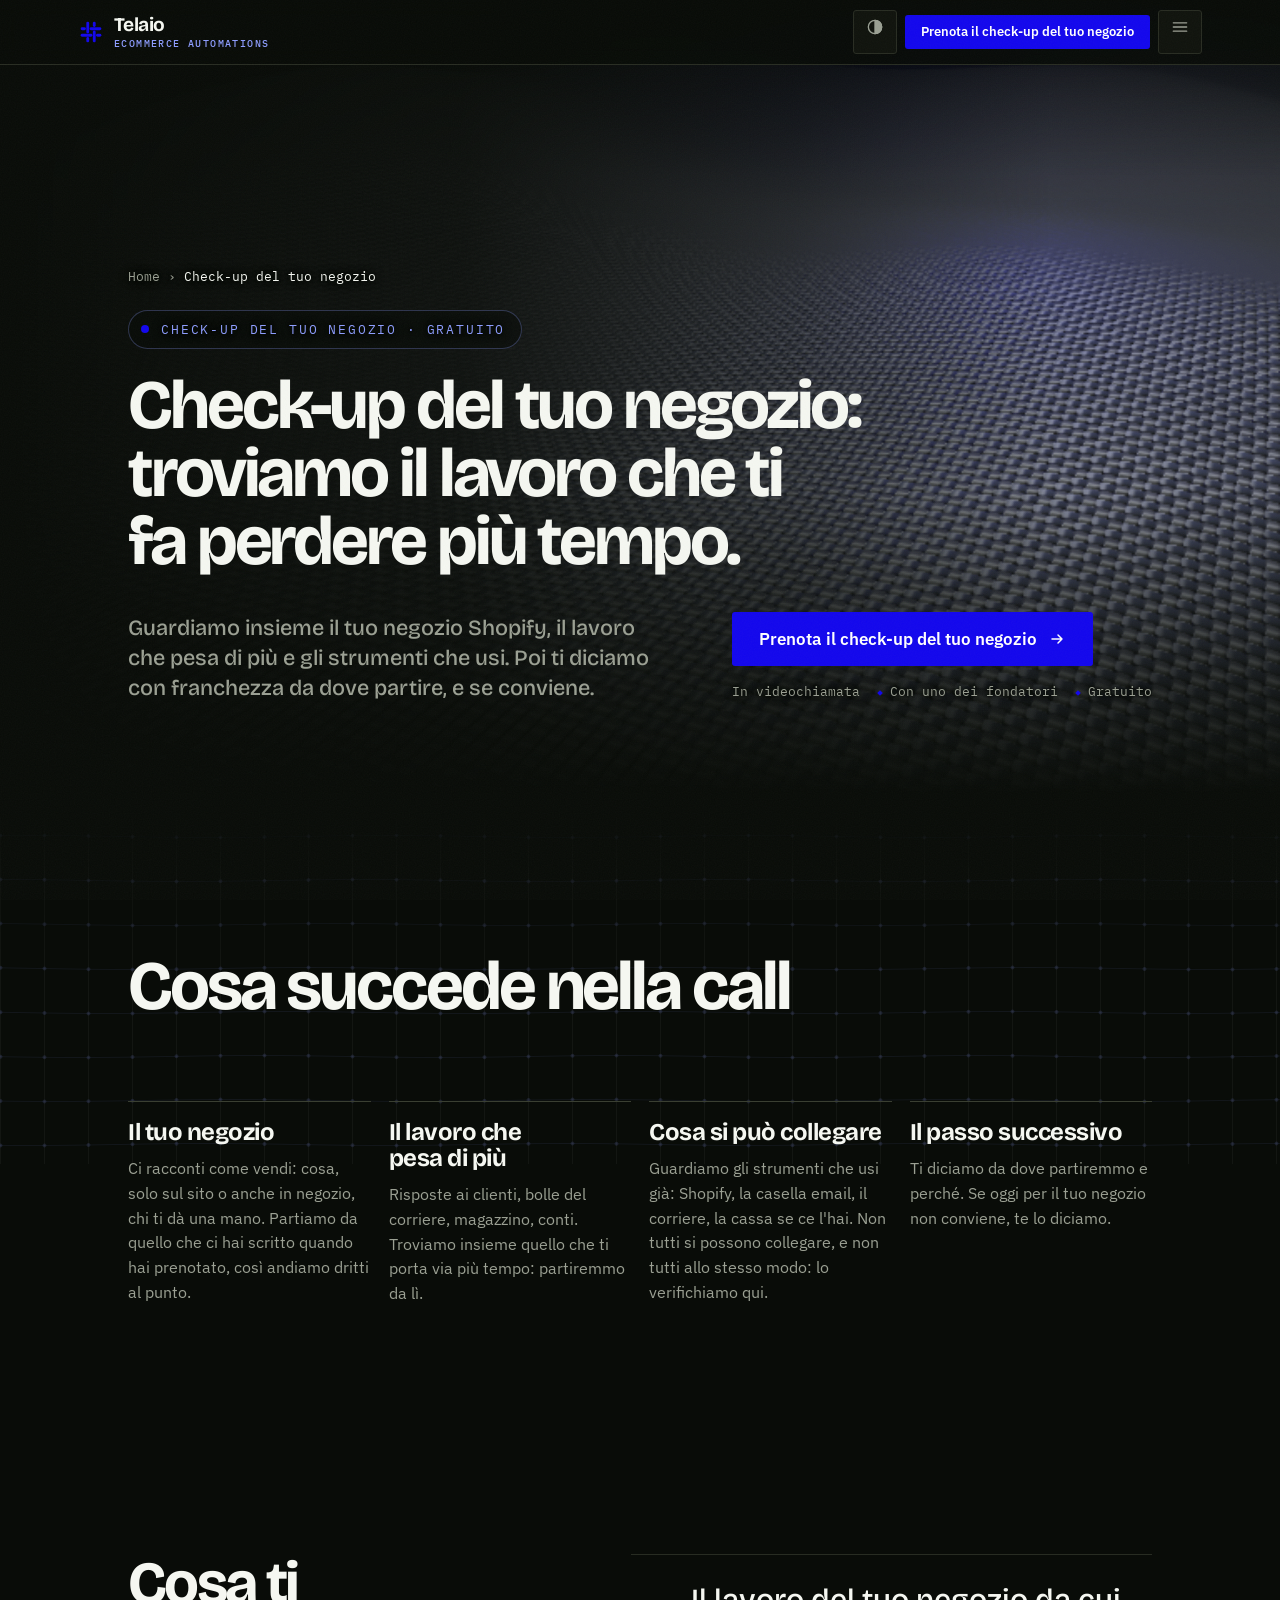
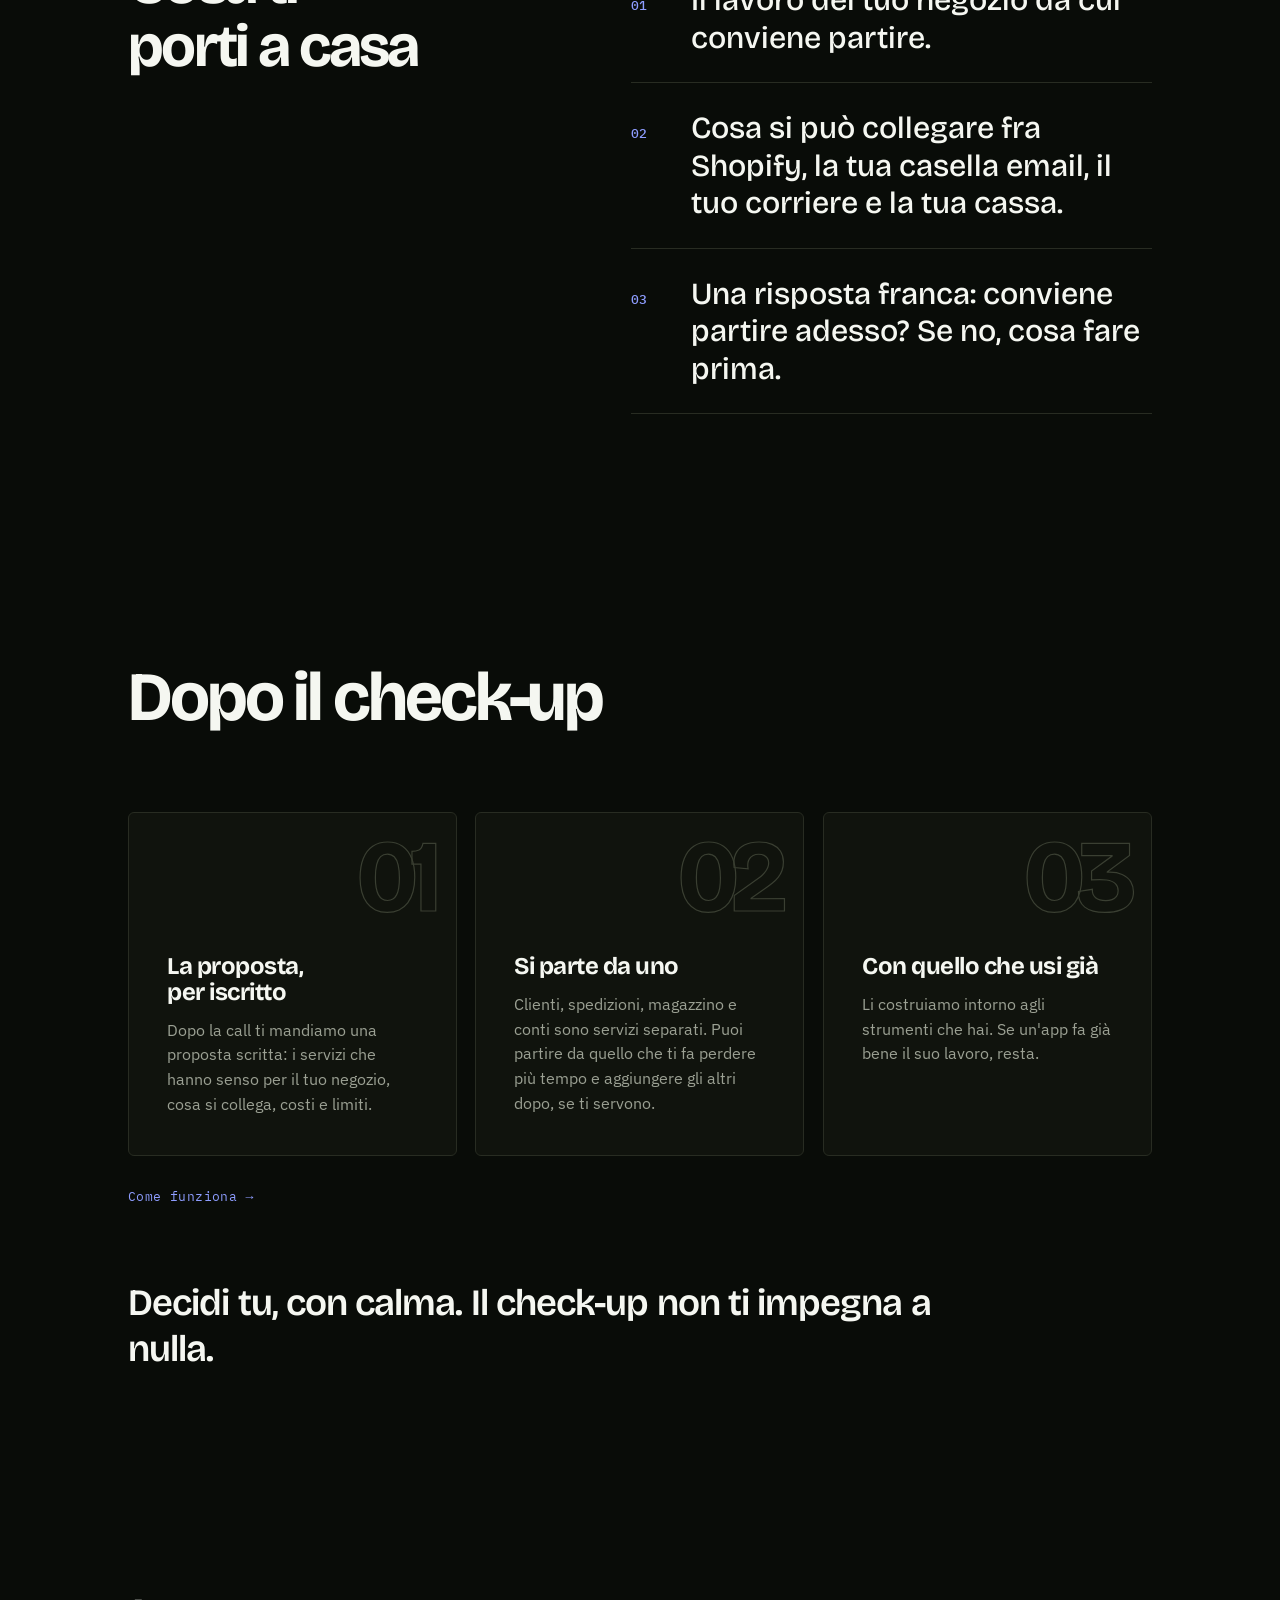
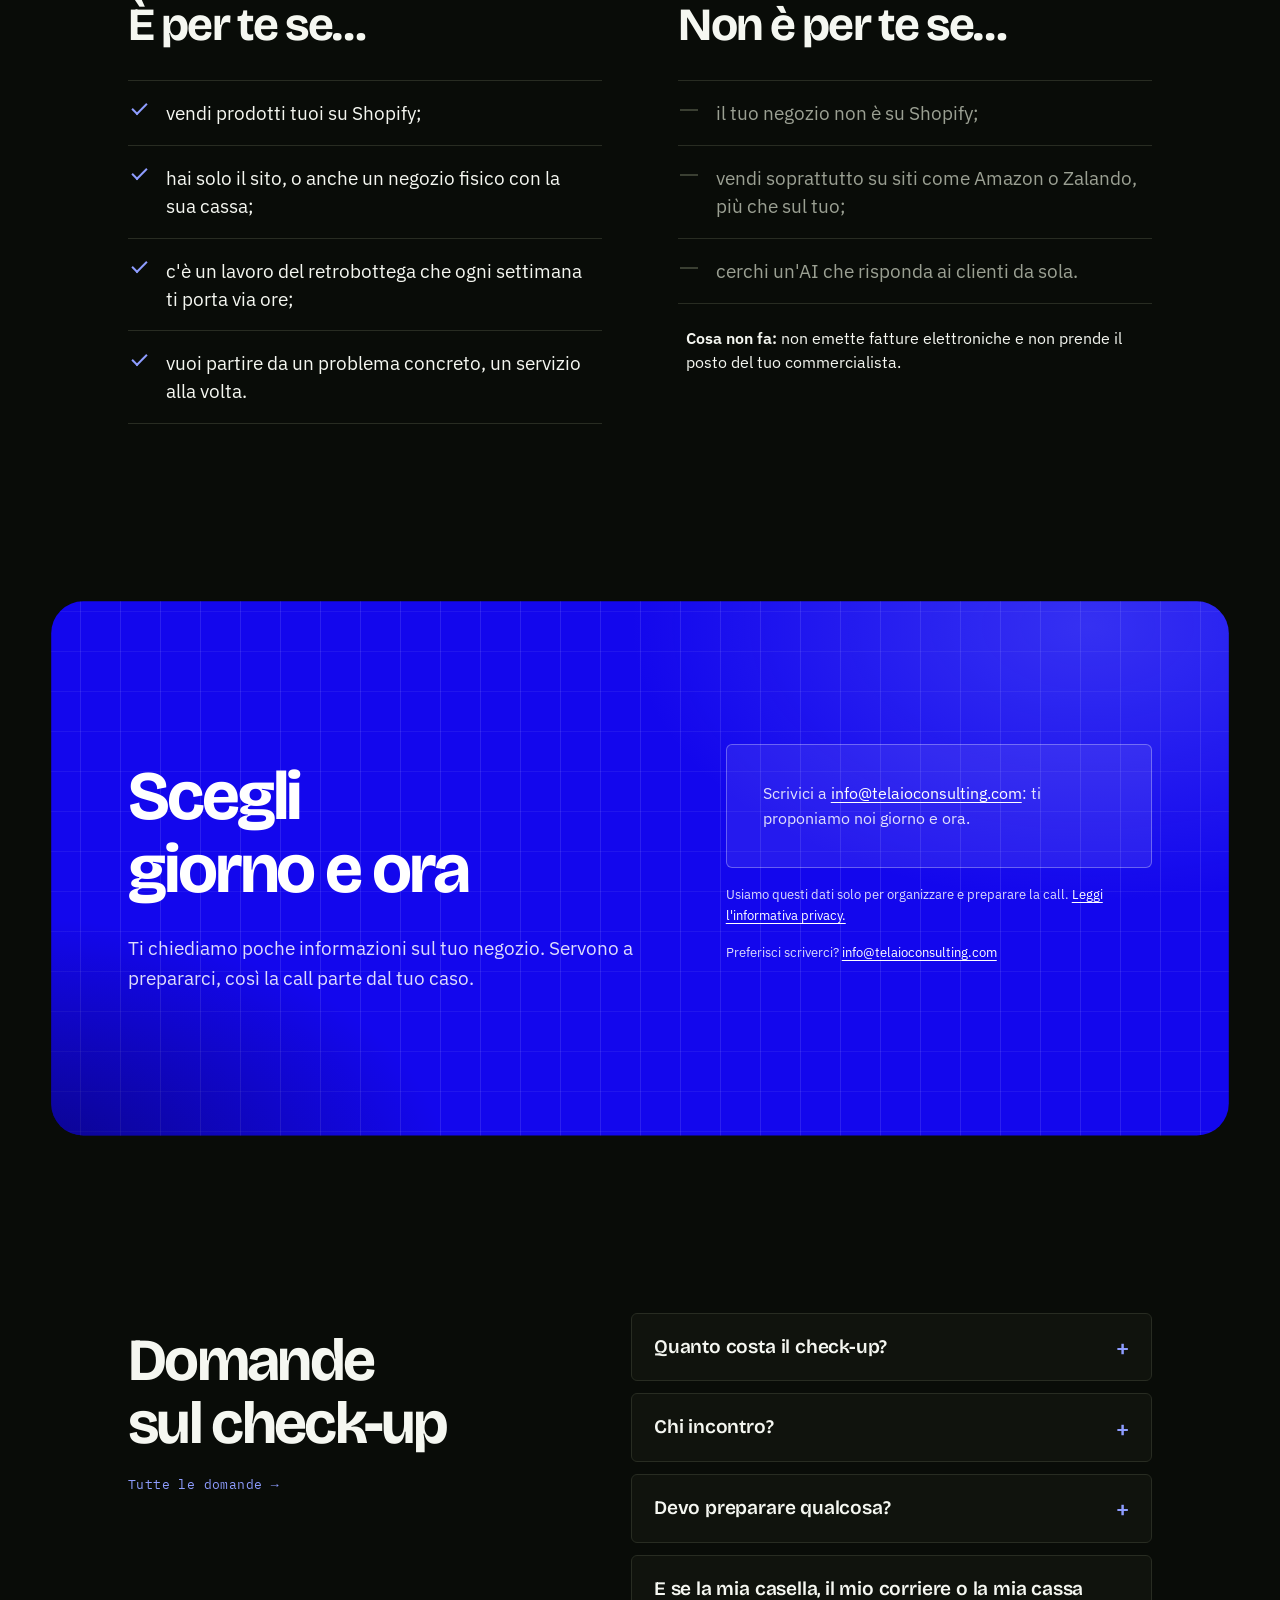
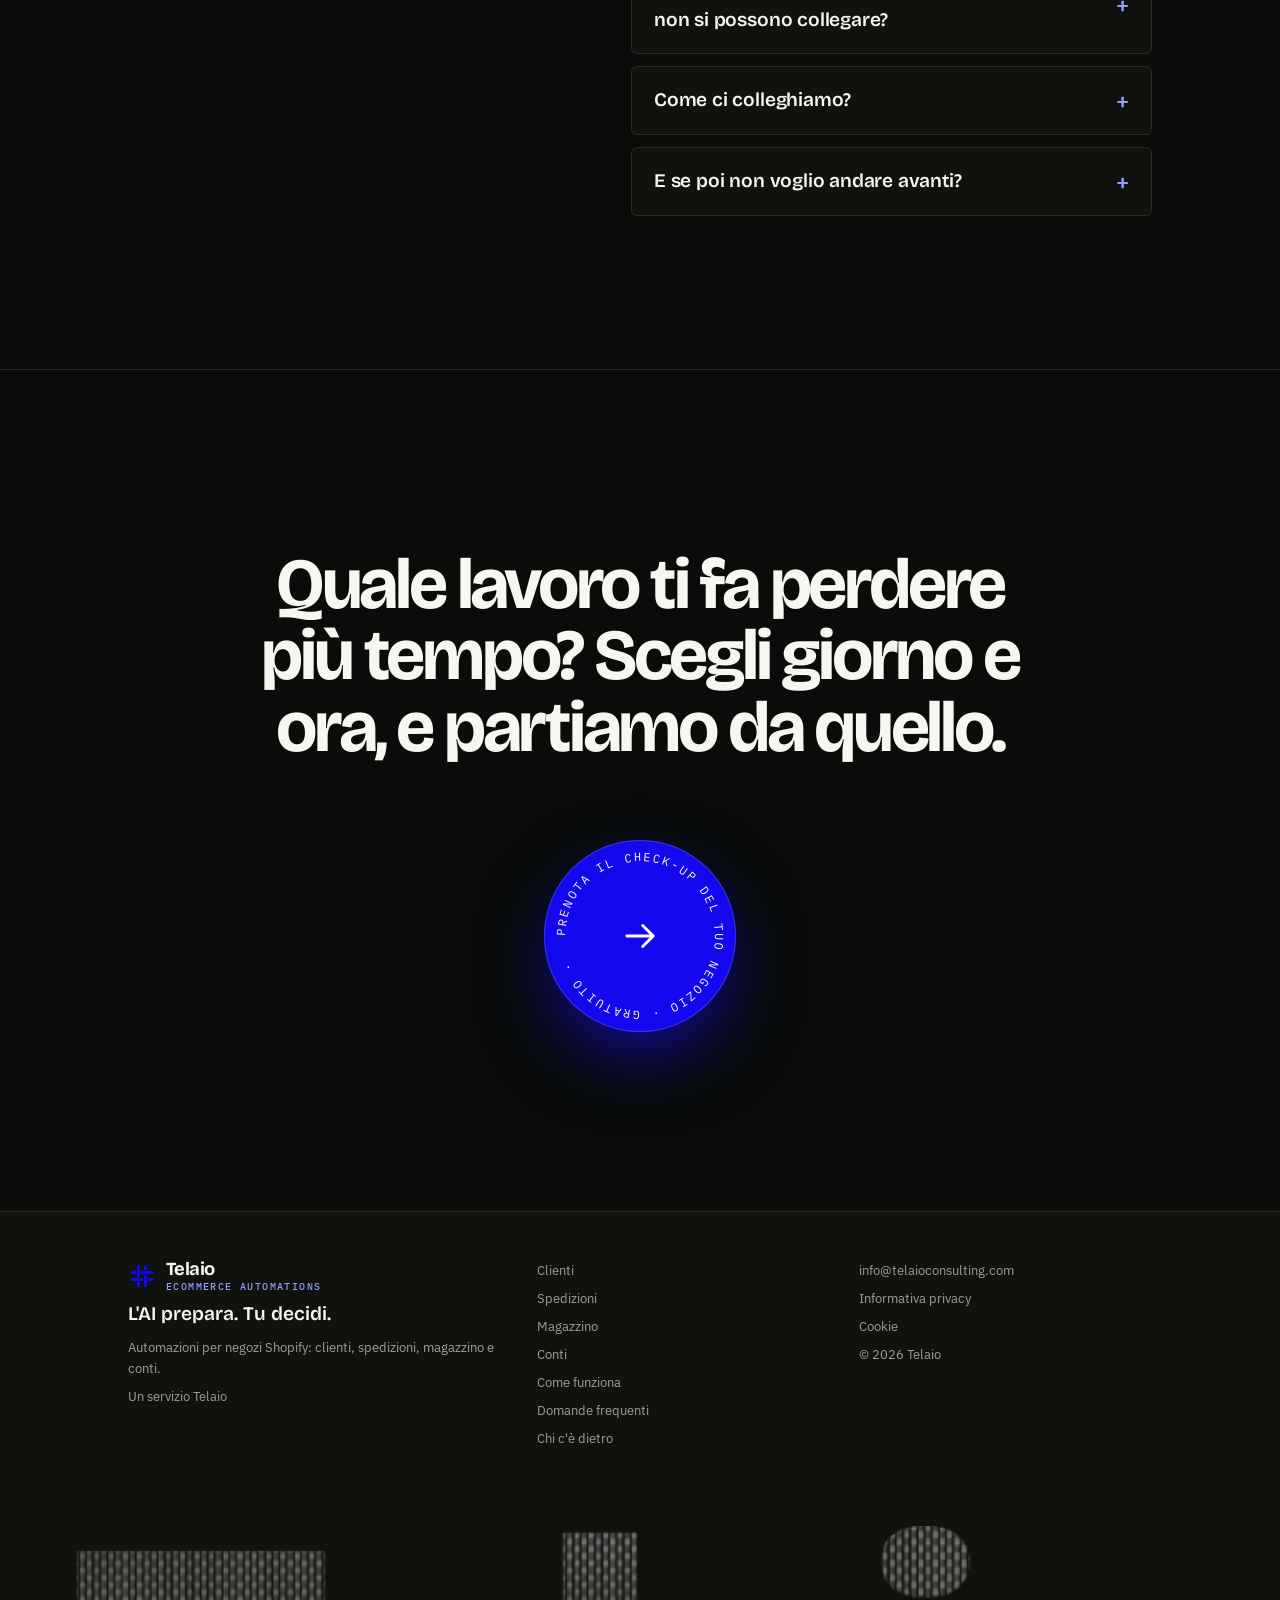
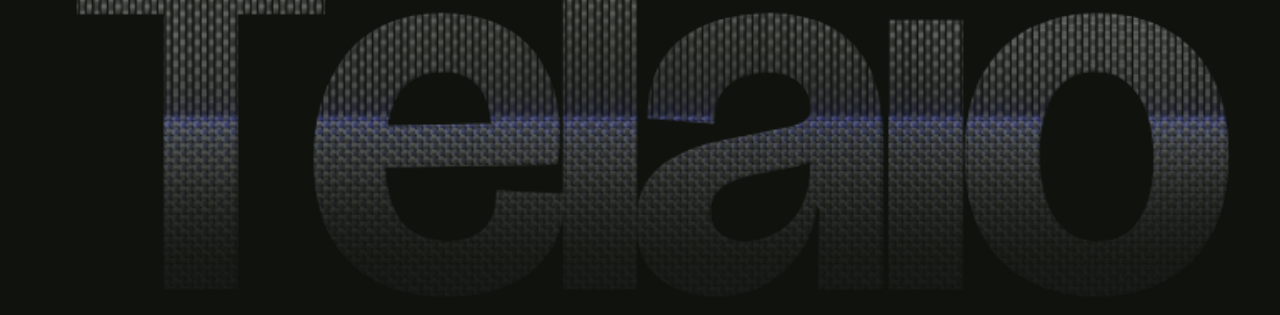
==== commit 0715f23d: "Move to telaioconsulting.com Every absolute address (canonical and hreflang links, Open Graph, JSON-" ====
--- a/check-up/index.html
+++ b/check-up/index.html
@@ -7,19 +7,19 @@
   <meta name="description" content="Videochiamata gratuita con uno dei fondatori di Telaio: guardiamo il tuo negozio Shopify, il lavoro che pesa di più e cosa si può collegare.">
   <meta name="theme-color" content="#090C08">
   <meta name="robots" content="index, follow">
-  <link rel="canonical" href="https://telaioconsulting.github.io/ecommerce-automations/check-up/">
+  <link rel="canonical" href="https://telaioconsulting.com/ecommerce-automations/check-up/">
 
   <meta property="og:title" content="Check-up gratuito del tuo negozio Shopify">
   <meta property="og:description" content="Videochiamata gratuita con uno dei fondatori di Telaio: guardiamo il tuo negozio Shopify, il lavoro che pesa di più e cosa si può collegare.">
   <meta property="og:type" content="website">
-  <meta property="og:url" content="https://telaioconsulting.github.io/ecommerce-automations/check-up/">
+  <meta property="og:url" content="https://telaioconsulting.com/ecommerce-automations/check-up/">
   <meta property="og:locale" content="it_IT">
   <meta property="og:site_name" content="Telaio - Ecommerce Automations">
-  <meta property="og:image" content="https://telaioconsulting.github.io/ecommerce-automations/assets/og-telaio.png">
+  <meta property="og:image" content="https://telaioconsulting.com/ecommerce-automations/assets/og-telaio.png">
   <meta name="twitter:card" content="summary_large_image">
   <meta name="twitter:title" content="Check-up gratuito del tuo negozio Shopify">
   <meta name="twitter:description" content="Videochiamata gratuita con uno dei fondatori di Telaio: guardiamo il tuo negozio Shopify, il lavoro che pesa di più e cosa si può collegare.">
-  <meta name="twitter:image" content="https://telaioconsulting.github.io/ecommerce-automations/assets/og-telaio.png">
+  <meta name="twitter:image" content="https://telaioconsulting.com/ecommerce-automations/assets/og-telaio.png">
 
   <link rel="icon" type="image/png" href="../assets/telaio-logo-512.png">
   <link rel="preload" href="../assets/fonts/bricolage-grotesque-500-700-latin.woff2" as="font" type="font/woff2" crossorigin>
@@ -52,34 +52,34 @@
     "@graph": [
       {
         "@type": "Service",
-        "@id": "https://telaioconsulting.github.io/ecommerce-automations/check-up/#service",
+        "@id": "https://telaioconsulting.com/ecommerce-automations/check-up/#service",
         "name": "Check-up del tuo negozio",
-        "url": "https://telaioconsulting.github.io/ecommerce-automations/check-up/",
+        "url": "https://telaioconsulting.com/ecommerce-automations/check-up/",
         "serviceType": "Check-up gratuito per negozi Shopify",
         "description": "Videochiamata gratuita con uno dei fondatori di Telaio: il lavoro che pesa di più nel tuo negozio Shopify, cosa si può collegare fra casella email, corriere e cassa, e da dove partire. Dopo la call, una proposta scritta con costi e limiti.",
-        "provider": { "@id": "https://telaioconsulting.github.io/#organization" },
-        "isRelatedTo": { "@id": "https://telaioconsulting.github.io/ecommerce-automations/#service" },
+        "provider": { "@id": "https://telaioconsulting.com/#organization" },
+        "isRelatedTo": { "@id": "https://telaioconsulting.com/ecommerce-automations/#service" },
         "areaServed": "IT",
         "availableChannel": {
           "@type": "ServiceChannel",
-          "serviceUrl": "https://telaioconsulting.github.io/ecommerce-automations/check-up/",
+          "serviceUrl": "https://telaioconsulting.com/ecommerce-automations/check-up/",
           "availableLanguage": "it"
         }
       },
       {
         "@type": "BreadcrumbList",
         "itemListElement": [
-          { "@type": "ListItem", "position": 1, "name": "Home", "item": "https://telaioconsulting.github.io/ecommerce-automations/" },
-          { "@type": "ListItem", "position": 2, "name": "Check-up del tuo negozio", "item": "https://telaioconsulting.github.io/ecommerce-automations/check-up/" }
+          { "@type": "ListItem", "position": 1, "name": "Home", "item": "https://telaioconsulting.com/ecommerce-automations/" },
+          { "@type": "ListItem", "position": 2, "name": "Check-up del tuo negozio", "item": "https://telaioconsulting.com/ecommerce-automations/check-up/" }
         ]
       },
       {
         "@type": "Organization",
-        "@id": "https://telaioconsulting.github.io/#organization",
+        "@id": "https://telaioconsulting.com/#organization",
         "name": "Telaio",
         "alternateName": "Telaio Consulting",
-        "url": "https://telaioconsulting.github.io/",
-        "logo": "https://telaioconsulting.github.io/ecommerce-automations/assets/telaio-logo-512.png",
+        "url": "https://telaioconsulting.com/",
+        "logo": "https://telaioconsulting.com/ecommerce-automations/assets/telaio-logo-512.png",
         "email": "info@telaioconsulting.com"
       }
     ]
@@ -285,7 +285,7 @@
         </div>
         <span class="foot-tag">L'AI prepara. Tu decidi.</span>
         <span>Automazioni per negozi Shopify: clienti, spedizioni, magazzino e conti.</span>
-        <a class="foot-endorse" href="https://telaioconsulting.github.io/">Un servizio Telaio</a>
+        <a class="foot-endorse" href="https://telaioconsulting.com/">Un servizio Telaio</a>
       </div>
       <nav class="foot-col" aria-label="Pagine">
         <a href="../clienti/">Clienti</a>
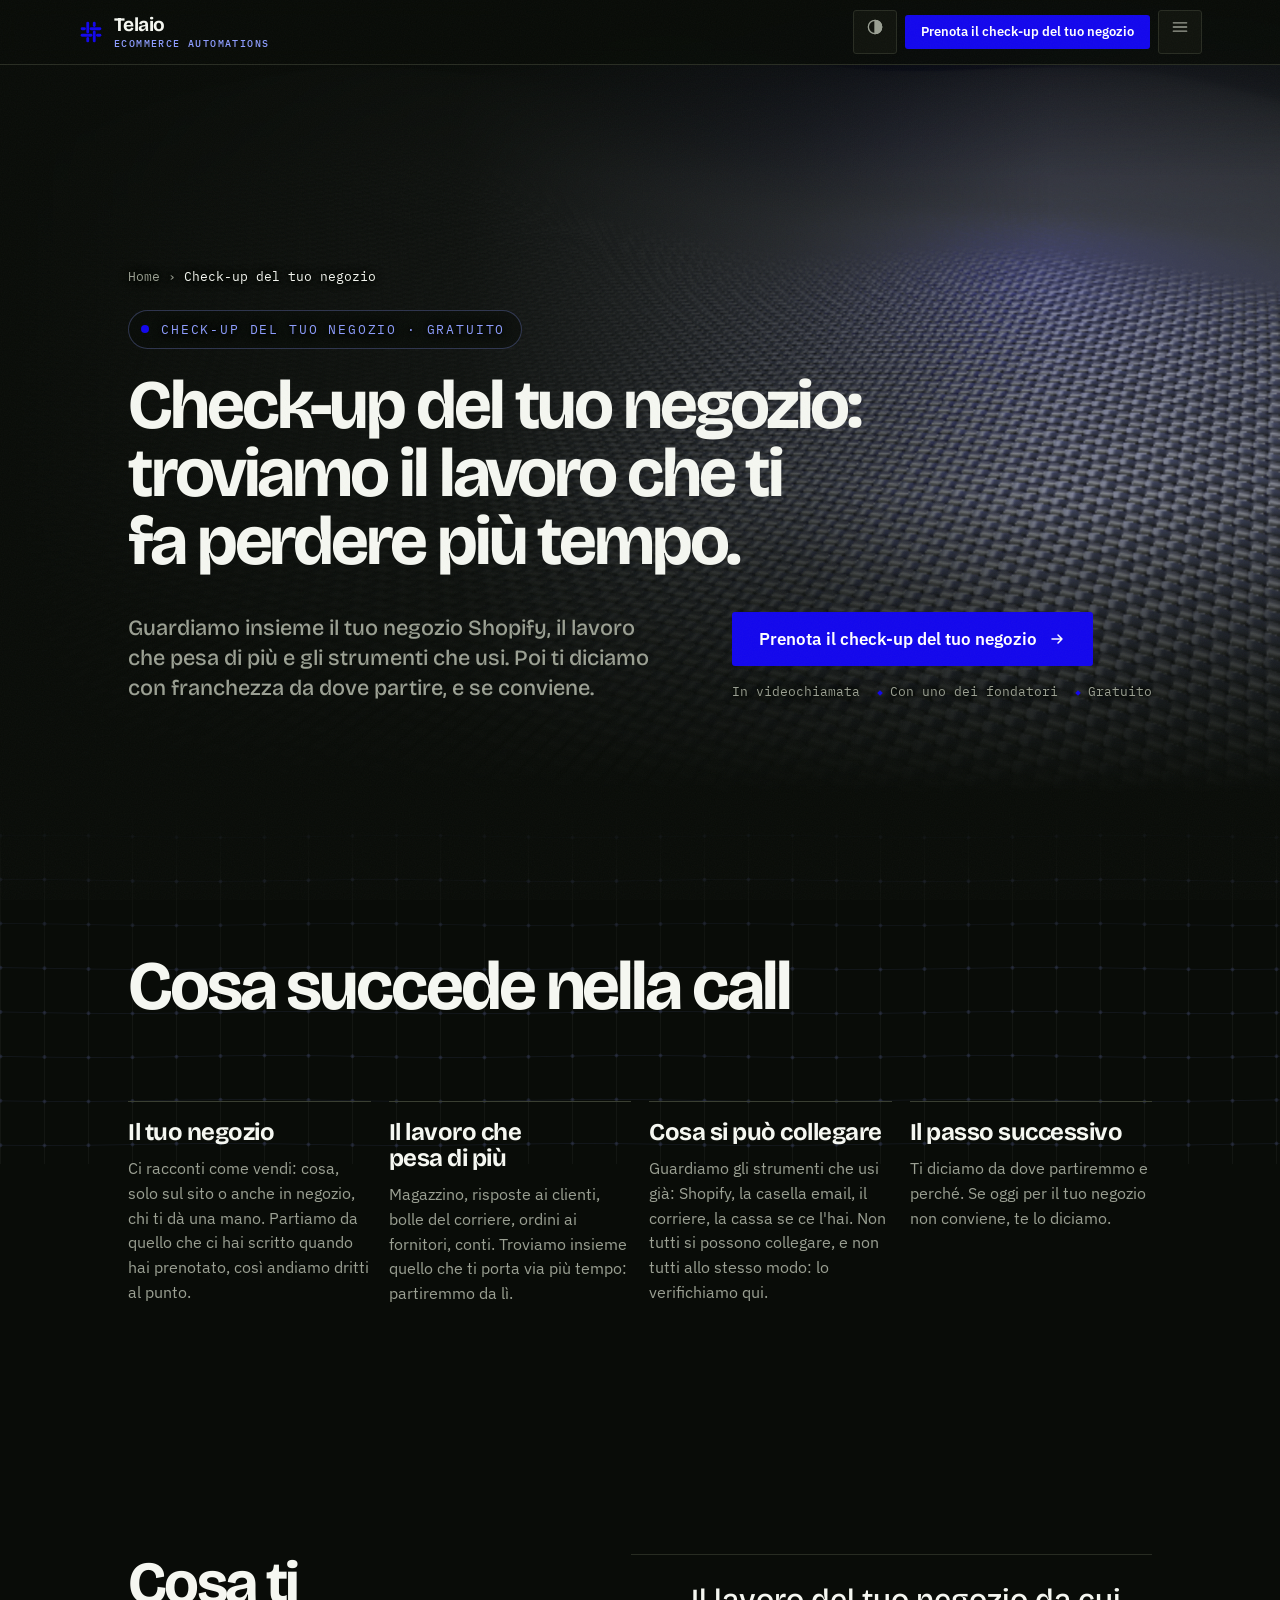
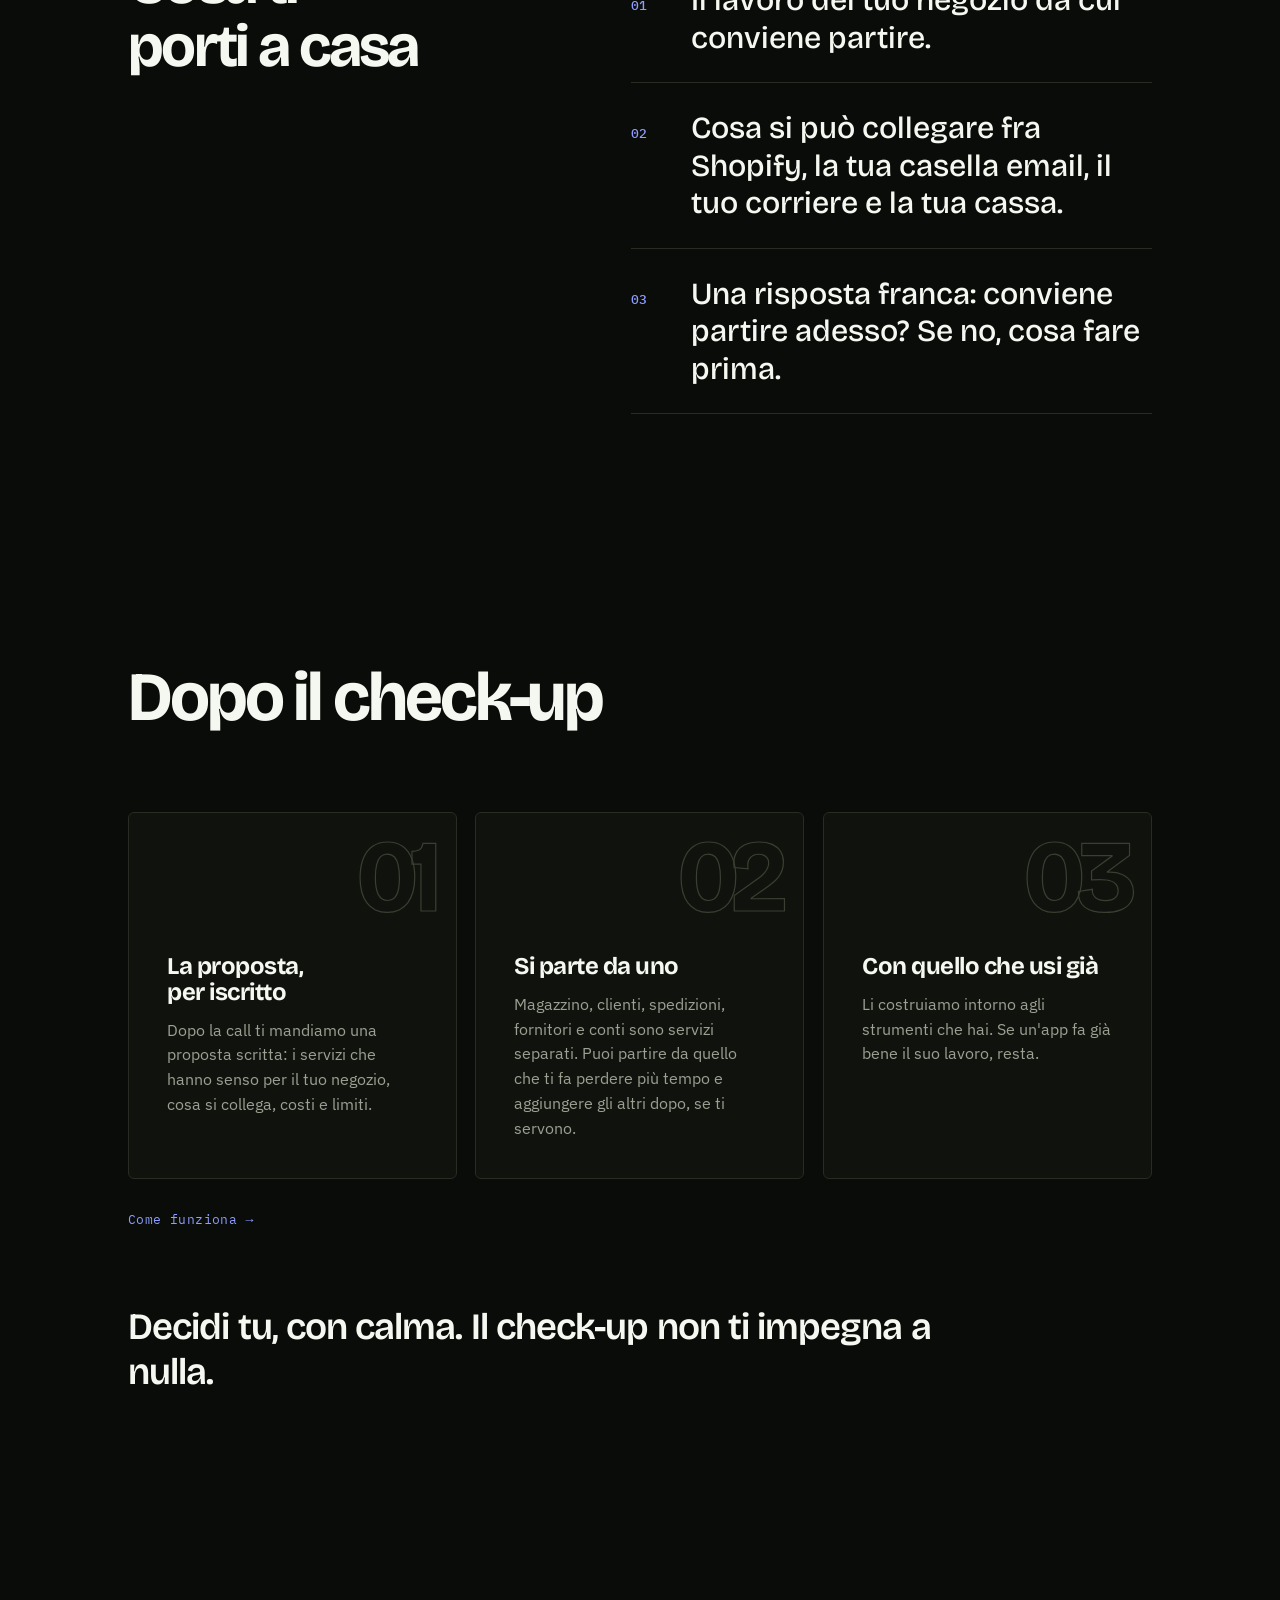
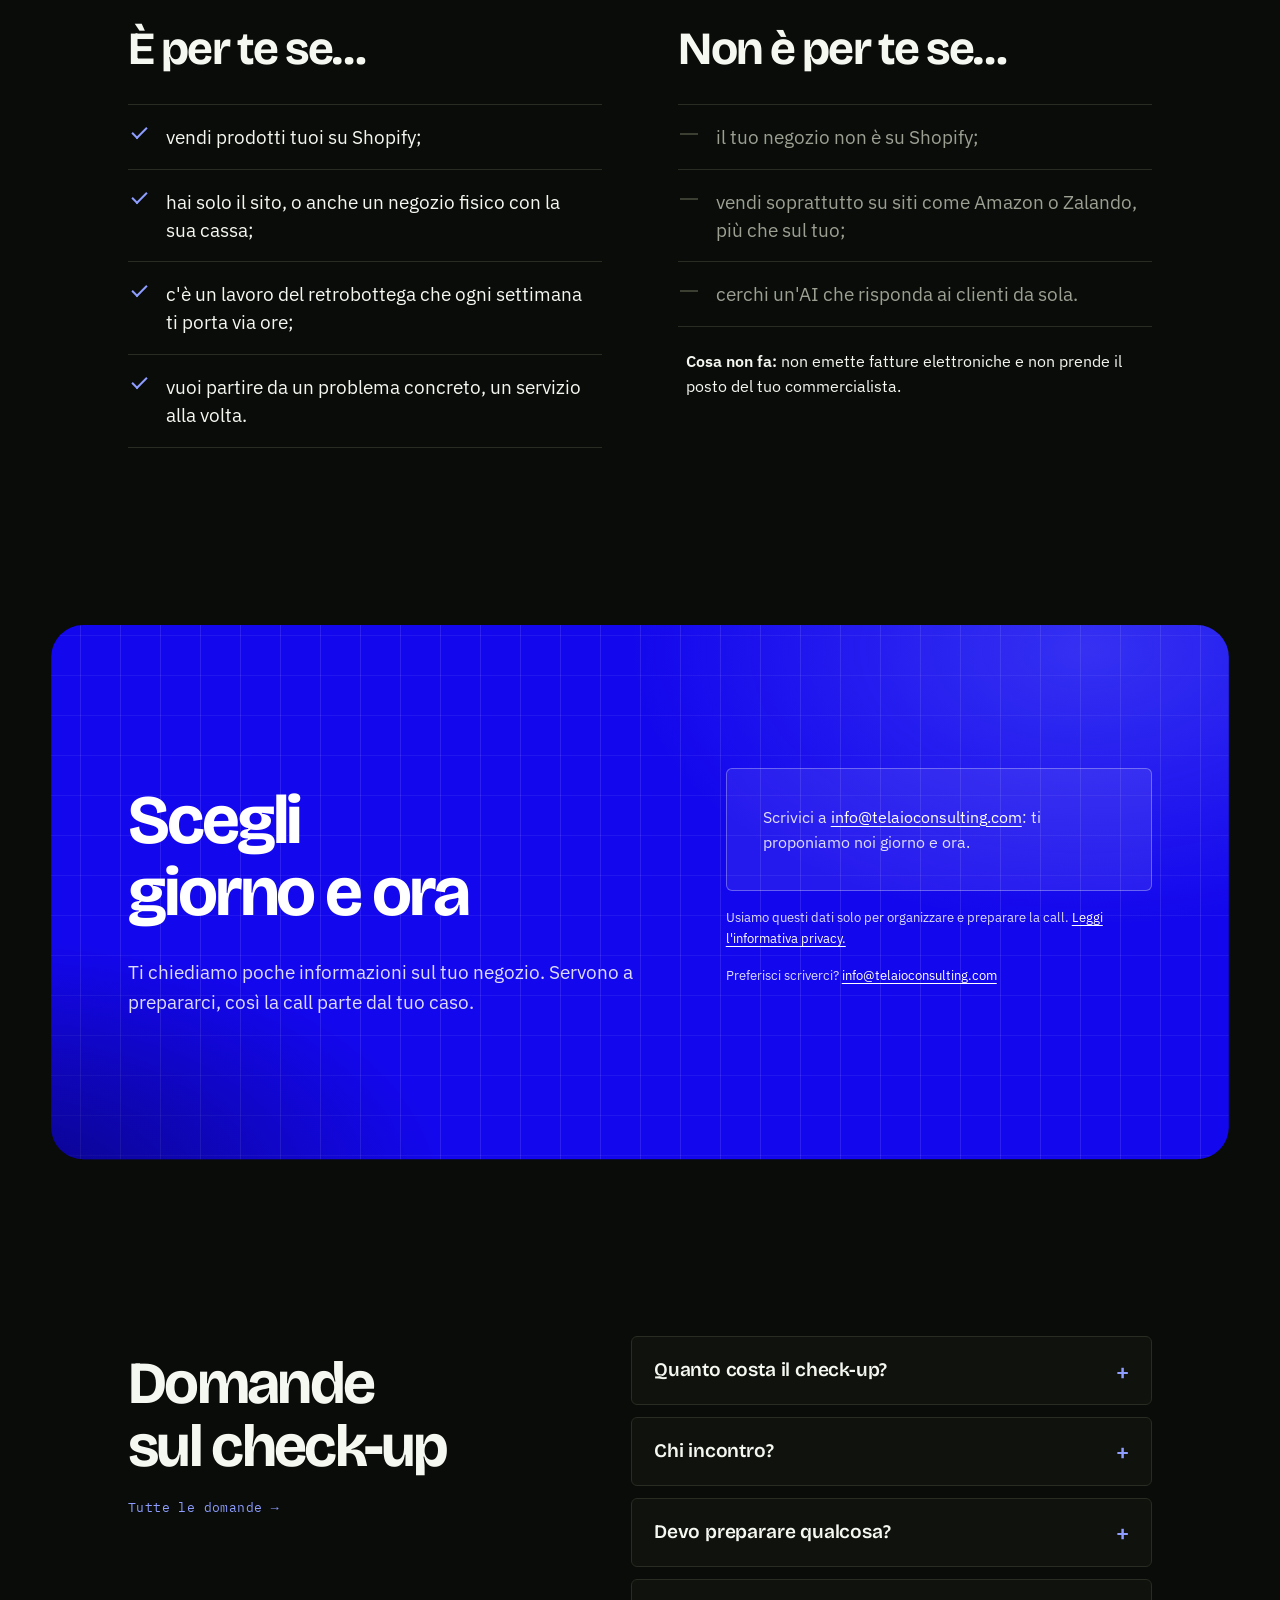
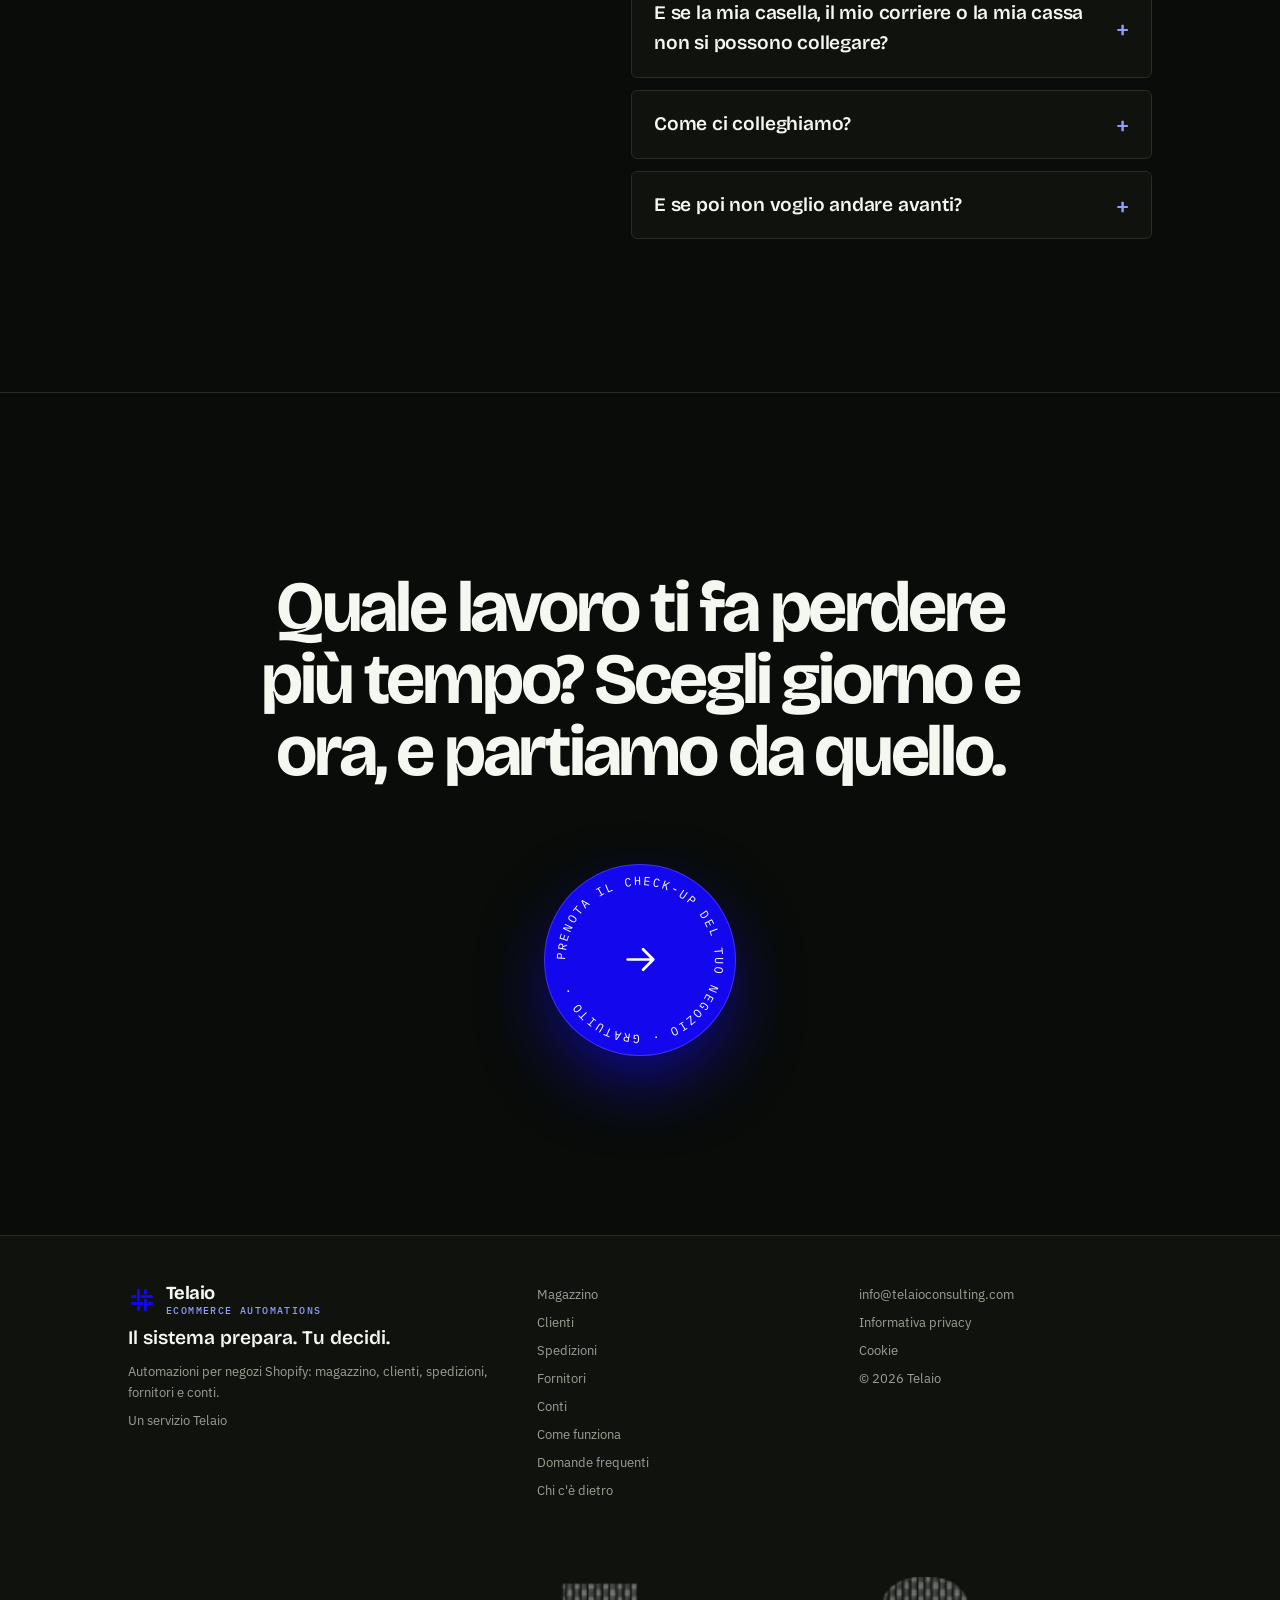
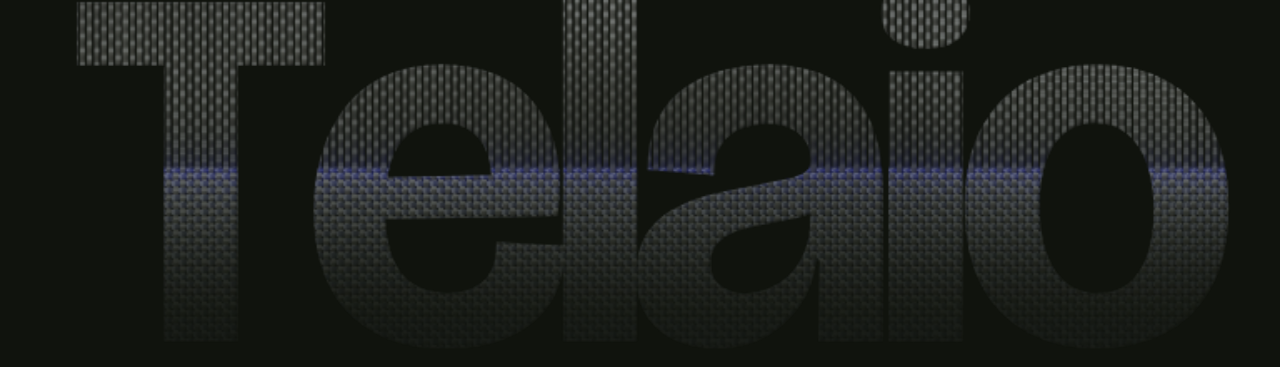
==== commit 8687d4f0: "Five services: stock, customers, shipping, suppliers, accounts - New page fornitori/ («Segui gli ord" ====
--- a/check-up/index.html
+++ b/check-up/index.html
@@ -110,9 +110,10 @@
         <span class="brand-lockup"><span class="wm">Telaio</span><span class="brand-sub">Ecommerce Automations</span></span>
       </a>
       <nav class="nav" id="nav" aria-label="Navigazione principale">
+        <a href="../magazzino/">Magazzino</a>
         <a href="../clienti/">Clienti</a>
         <a href="../spedizioni/">Spedizioni</a>
-        <a href="../magazzino/">Magazzino</a>
+        <a href="../fornitori/">Fornitori</a>
         <a href="../conti/">Conti</a>
         <a href="../come-funziona/">Come funziona</a>
         <a href="../domande-frequenti/">Domande frequenti</a>
@@ -157,7 +158,7 @@
         </header>
         <div class="p-moments">
           <div class="p-moment" data-reveal><h3>Il tuo negozio</h3><p>Ci racconti come vendi: cosa, solo sul sito o anche in negozio, chi ti dà una mano. Partiamo da quello che ci hai scritto quando hai prenotato, così andiamo dritti al punto.</p></div>
-          <div class="p-moment" data-reveal><h3>Il lavoro che pesa di più</h3><p>Risposte ai clienti, bolle del corriere, magazzino, conti. Troviamo insieme quello che ti porta via più tempo: partiremmo da lì.</p></div>
+          <div class="p-moment" data-reveal><h3>Il lavoro che pesa di più</h3><p>Magazzino, risposte ai clienti, bolle del corriere, ordini ai fornitori, conti. Troviamo insieme quello che ti porta via più tempo: partiremmo da lì.</p></div>
           <div class="p-moment" data-reveal><h3>Cosa si può collegare</h3><p>Guardiamo gli strumenti che usi già: Shopify, la casella email, il corriere, la cassa se ce l'hai. Non tutti si possono collegare, e non tutti allo stesso modo: lo verifichiamo qui.</p></div>
           <div class="p-moment" data-reveal><h3>Il passo successivo</h3><p>Ti diciamo da dove partiremmo e perché. Se oggi per il tuo negozio non conviene, te lo diciamo.</p></div>
         </div>
@@ -186,7 +187,7 @@
         </header>
         <div class="p-why-grid">
           <article class="p-why" data-tilt data-reveal><span class="p-why-n" aria-hidden="true">01</span><h3>La proposta, per iscritto</h3><p>Dopo la call ti mandiamo una proposta scritta: i servizi che hanno senso per il tuo negozio, cosa si collega, costi e limiti.</p></article>
-          <article class="p-why" data-tilt data-reveal><span class="p-why-n" aria-hidden="true">02</span><h3>Si parte da uno</h3><p>Clienti, spedizioni, magazzino e conti sono servizi separati. Puoi partire da quello che ti fa perdere più tempo e aggiungere gli altri dopo, se ti servono.</p></article>
+          <article class="p-why" data-tilt data-reveal><span class="p-why-n" aria-hidden="true">02</span><h3>Si parte da uno</h3><p>Magazzino, clienti, spedizioni, fornitori e conti sono servizi separati. Puoi partire da quello che ti fa perdere più tempo e aggiungere gli altri dopo, se ti servono.</p></article>
           <article class="p-why" data-tilt data-reveal><span class="p-why-n" aria-hidden="true">03</span><h3>Con quello che usi già</h3><p>Li costruiamo intorno agli strumenti che hai. Se un'app fa già bene il suo lavoro, resta.</p></article>
         </div>
         <p data-reveal style="margin-top:22px"><a class="arrow-link" href="../come-funziona/">Come funziona →</a></p>
@@ -283,14 +284,15 @@
           <svg class="mk" viewBox="0 0 64 64" aria-hidden="true"><use href="#mk"></use></svg>
           <span class="brand-lockup"><span class="wm">Telaio</span><span class="brand-sub">Ecommerce Automations</span></span>
         </div>
-        <span class="foot-tag">L'AI prepara. Tu decidi.</span>
-        <span>Automazioni per negozi Shopify: clienti, spedizioni, magazzino e conti.</span>
+        <span class="foot-tag">Il sistema prepara. Tu decidi.</span>
+        <span>Automazioni per negozi Shopify: magazzino, clienti, spedizioni, fornitori e conti.</span>
         <a class="foot-endorse" href="https://telaioconsulting.com/">Un servizio Telaio</a>
       </div>
       <nav class="foot-col" aria-label="Pagine">
+        <a href="../magazzino/">Magazzino</a>
         <a href="../clienti/">Clienti</a>
         <a href="../spedizioni/">Spedizioni</a>
-        <a href="../magazzino/">Magazzino</a>
+        <a href="../fornitori/">Fornitori</a>
         <a href="../conti/">Conti</a>
         <a href="../come-funziona/">Come funziona</a>
         <a href="../domande-frequenti/">Domande frequenti</a>
--- a/site.css
+++ b/site.css
@@ -14,7 +14,7 @@
 /* ---- Testata: più voci e un pulsante più lungo di quelli di Telaio ----
    La testata è un poco più larga del contenuto, e il menu passa a scomparsa prima. */
 .top > .wrap { max-width: 1220px; }
-@media (max-width: 1280px) {
+@media (max-width: 1380px) {
   .menu-btn { display: inline-grid; }
   .top-actions { margin-left: auto; }
   .nav {
@@ -35,7 +35,7 @@
 /* ---- Hero ---- */
 .p-hero-in > .p-hero-cta { margin-top: clamp(28px, 4vh, 44px); }
 
-/* ---- I quattro servizi ---- */
+/* ---- I cinque servizi ---- */
 .p-pain {
   margin-top: 20px; max-width: 30ch; padding-left: 14px; border-left: 2px solid var(--brand);
   font-family: var(--f-display); font-weight: 500; color: var(--ink);
@@ -50,7 +50,7 @@
 .i9-late { animation-delay: .25s; }
 @media (prefers-reduced-motion: reduce) { .i-hand { animation: none; } }
 
-/* ---- L'AI prepara. Tu decidi. ---- */
+/* ---- Il sistema prepara. Tu decidi. ---- */
 .p-ai .ticks { margin-top: clamp(32px, 4vw, 48px); gap: 18px; max-width: 70ch; }
 .p-ai .ticks li { font-size: var(--step-1); color: var(--ink); }
 
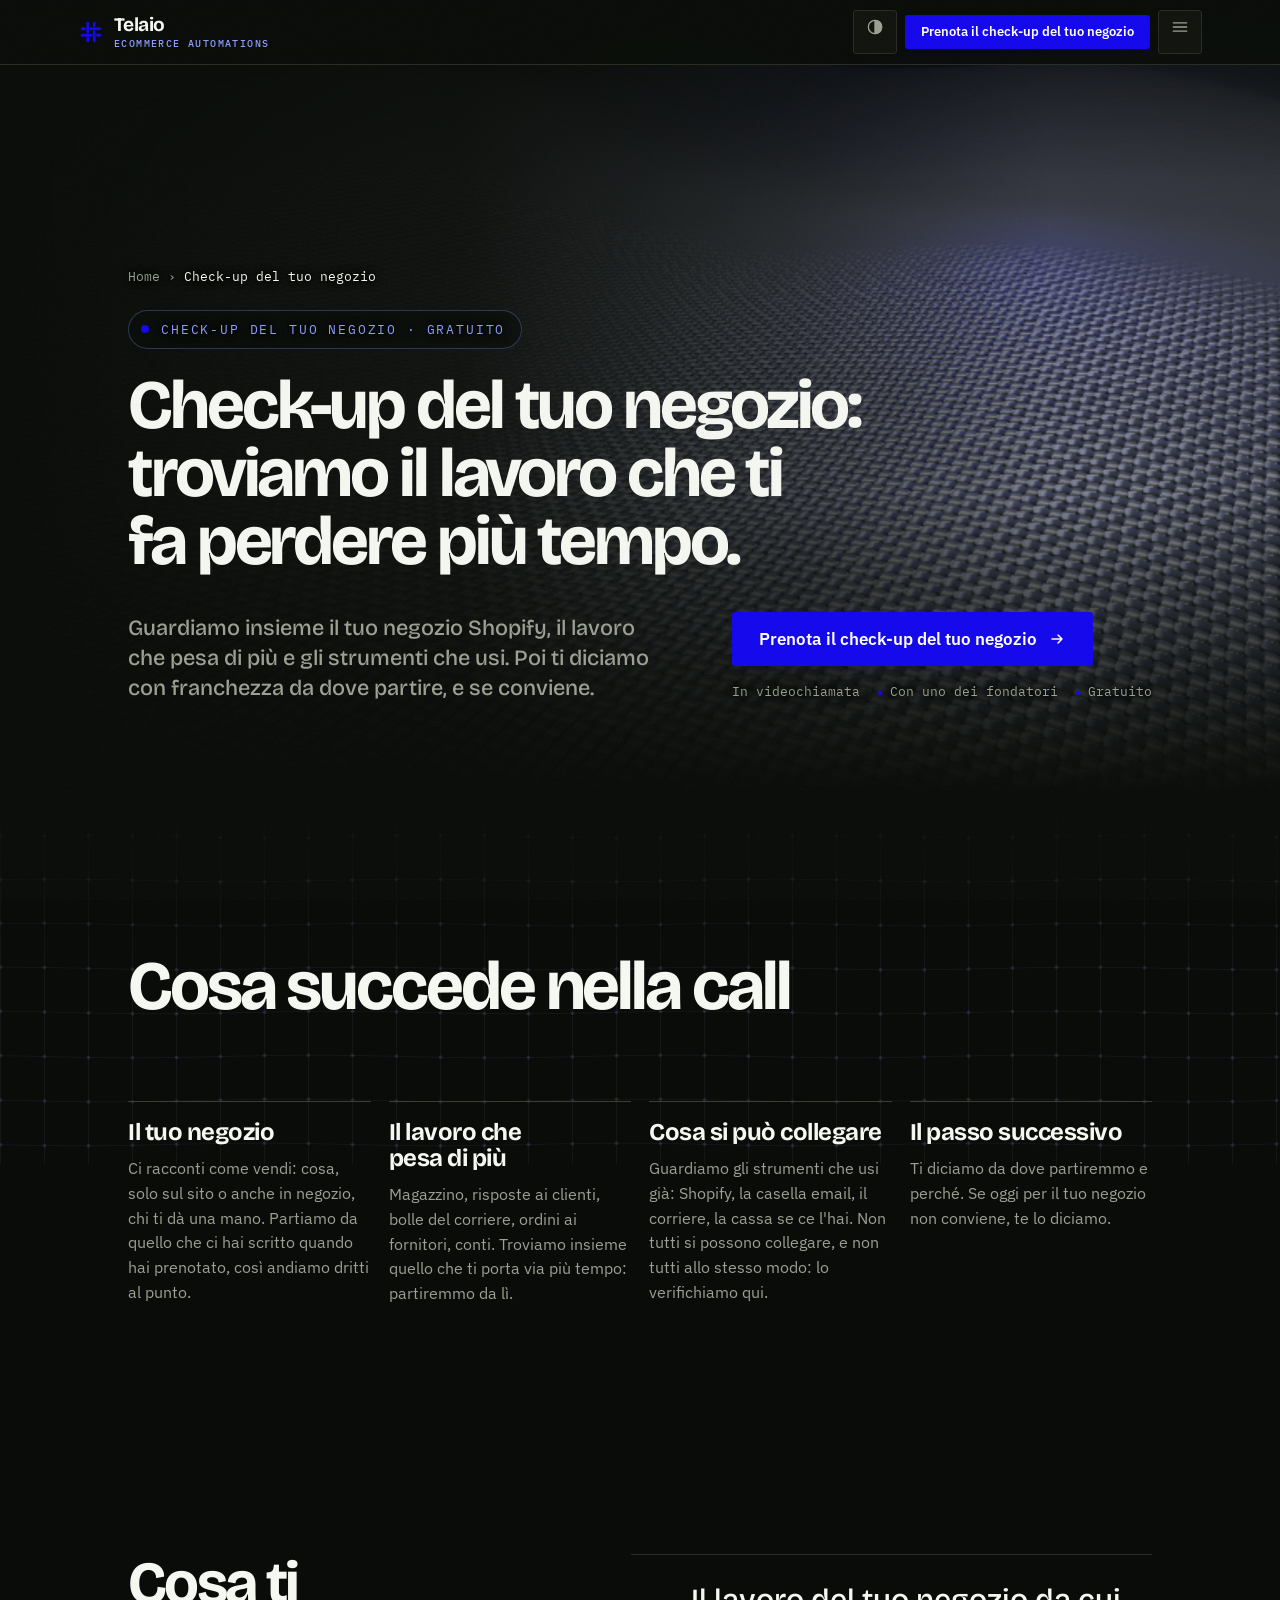
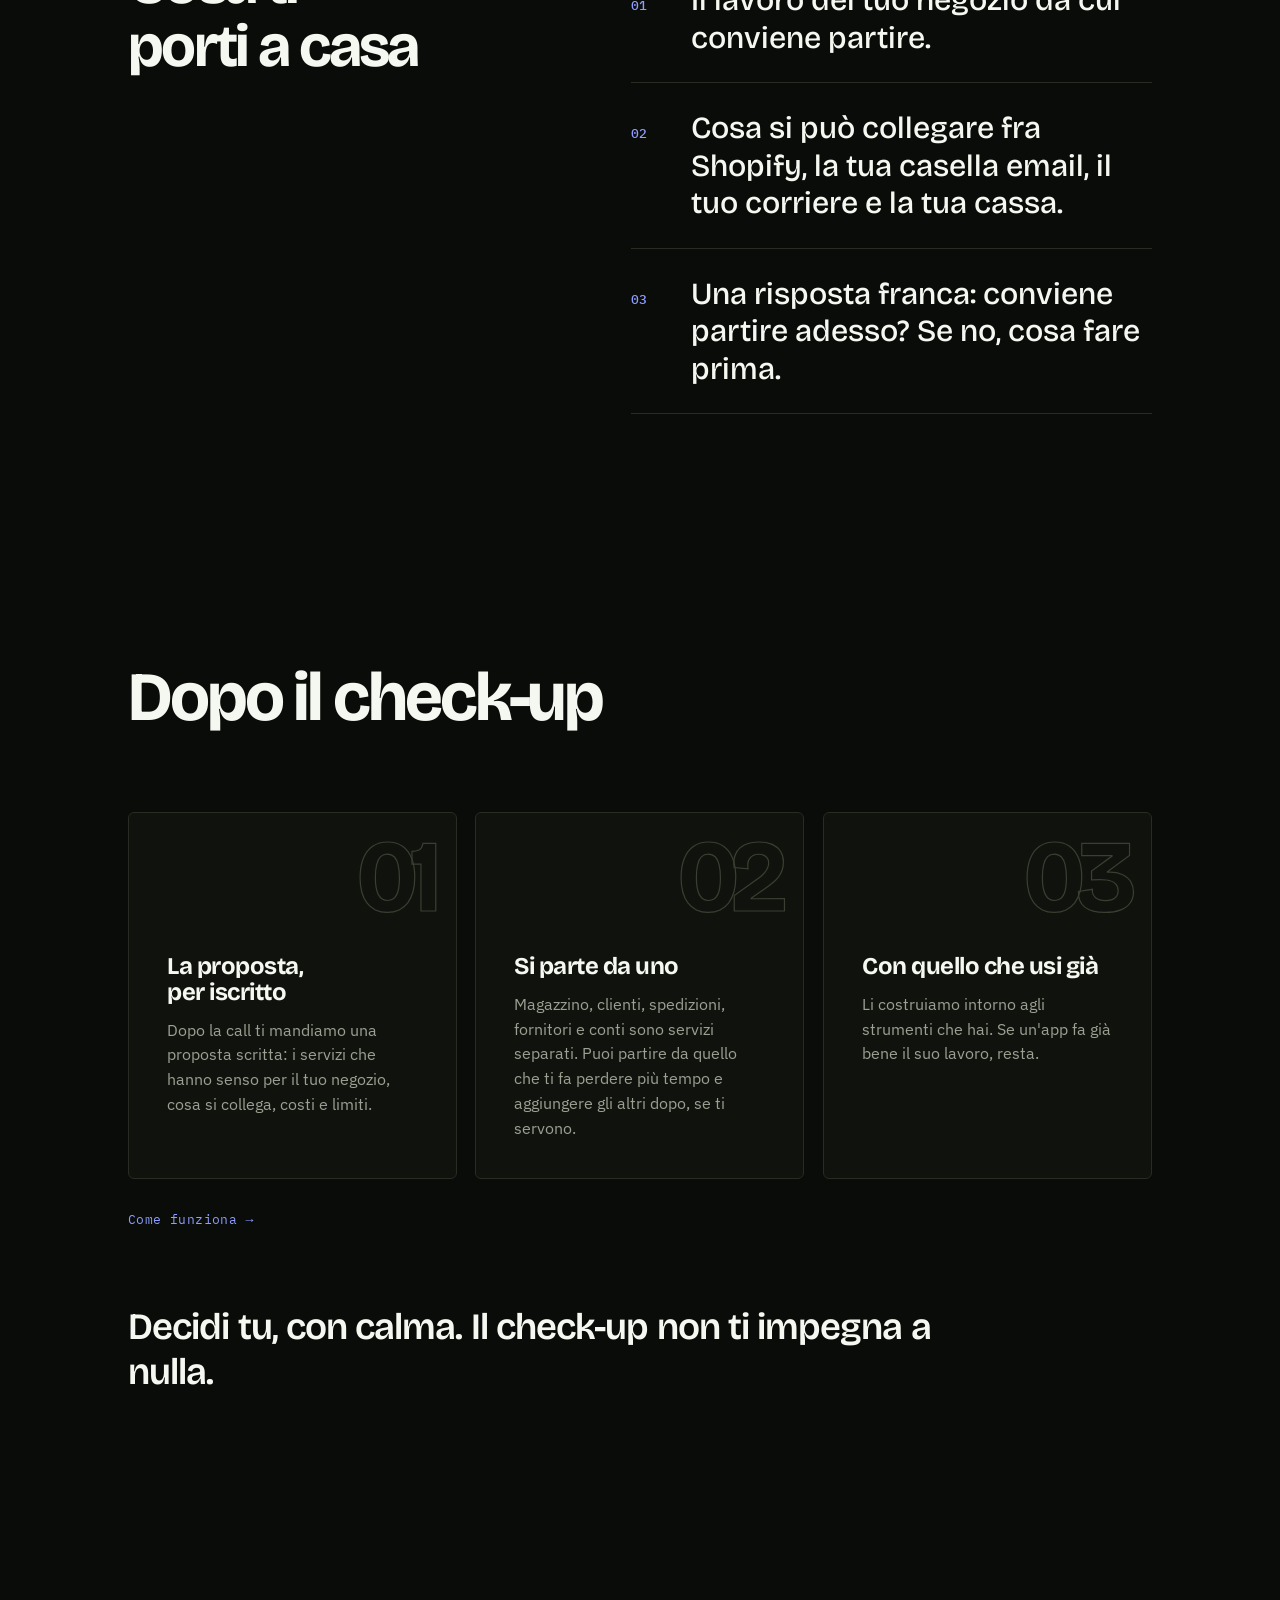
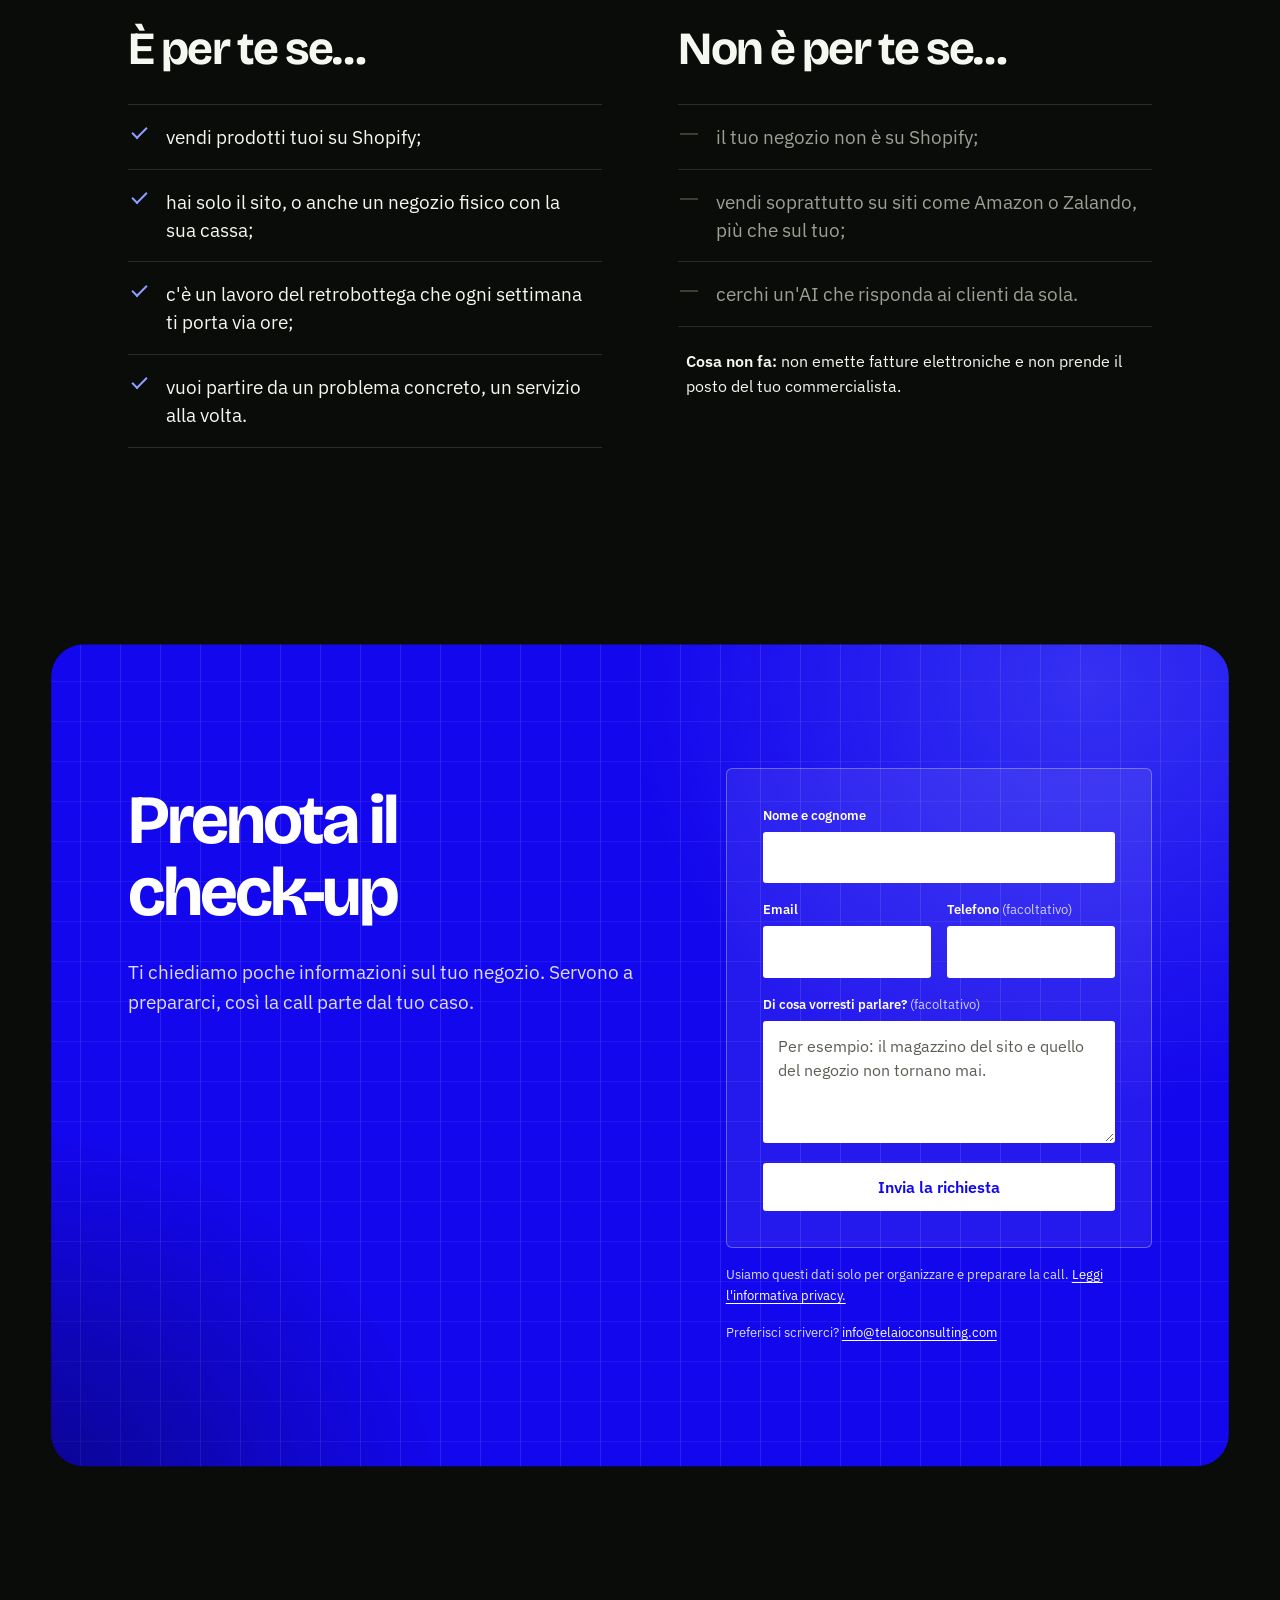
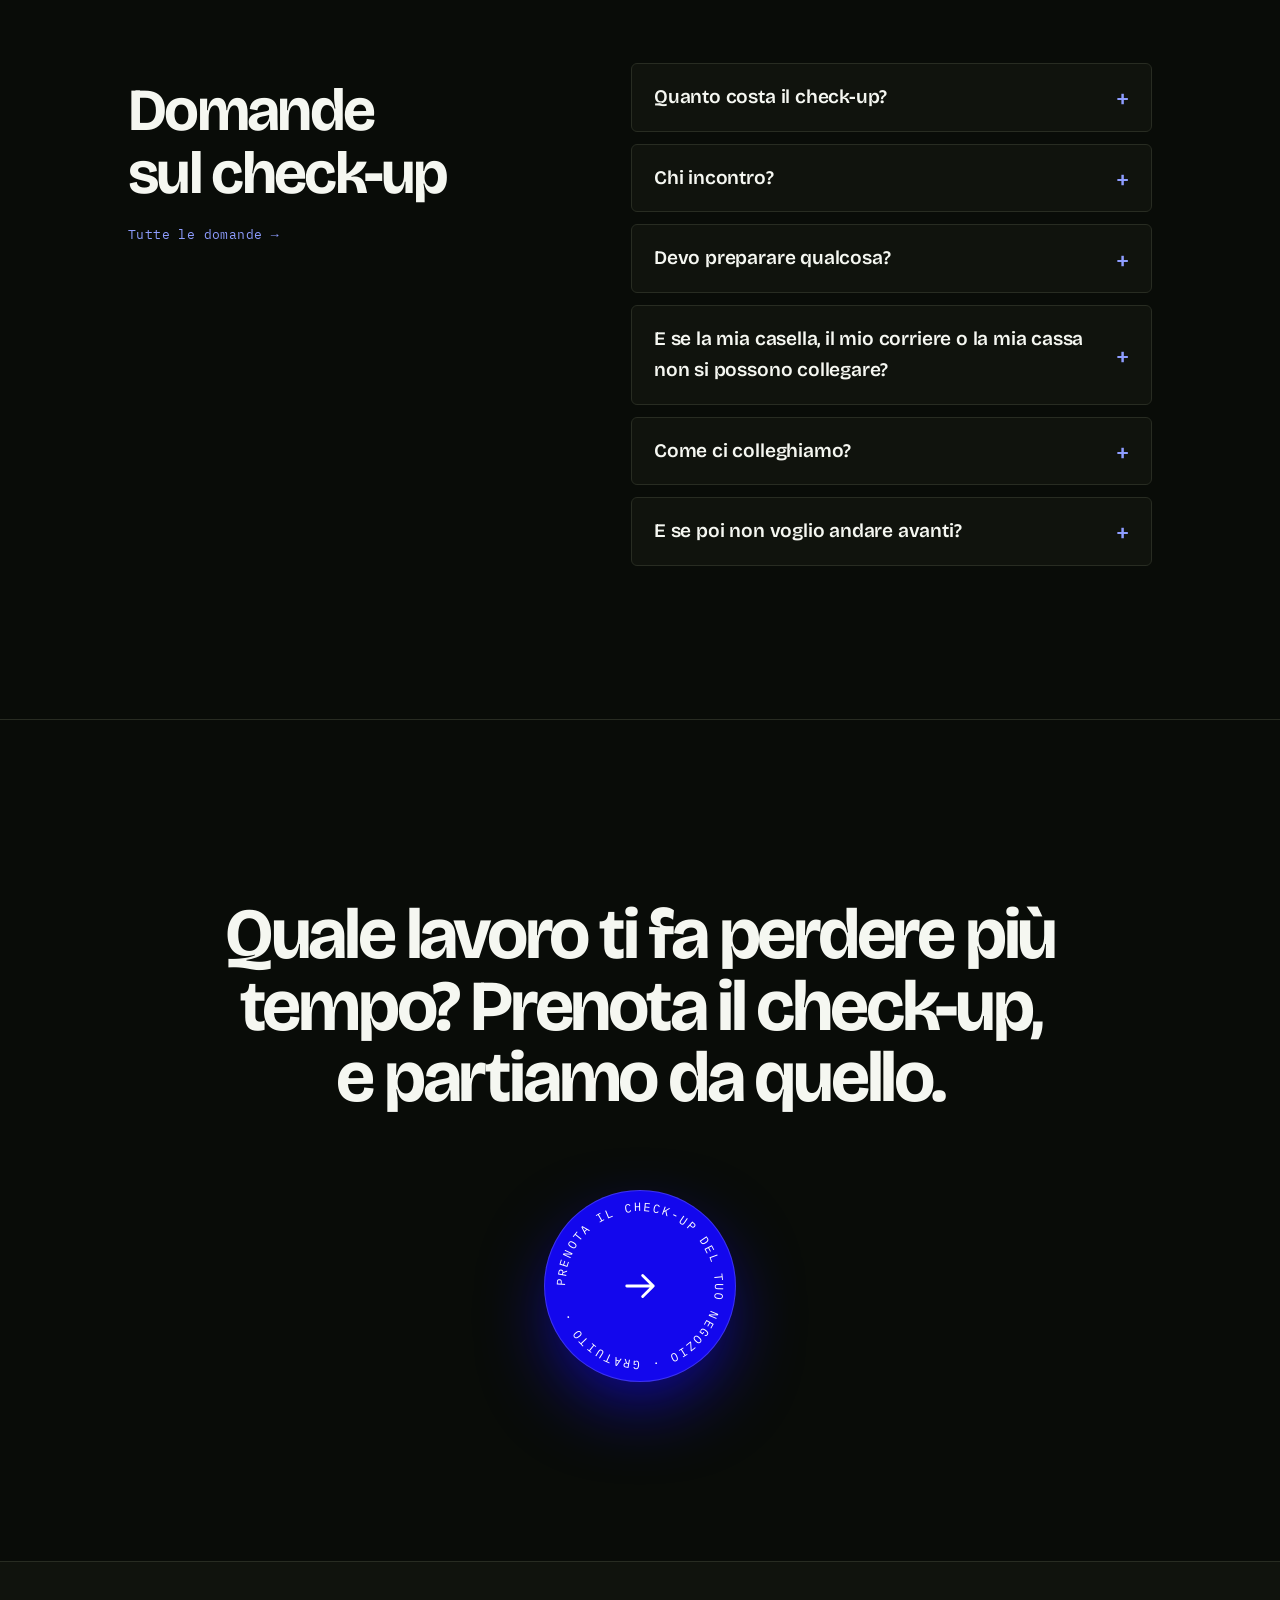
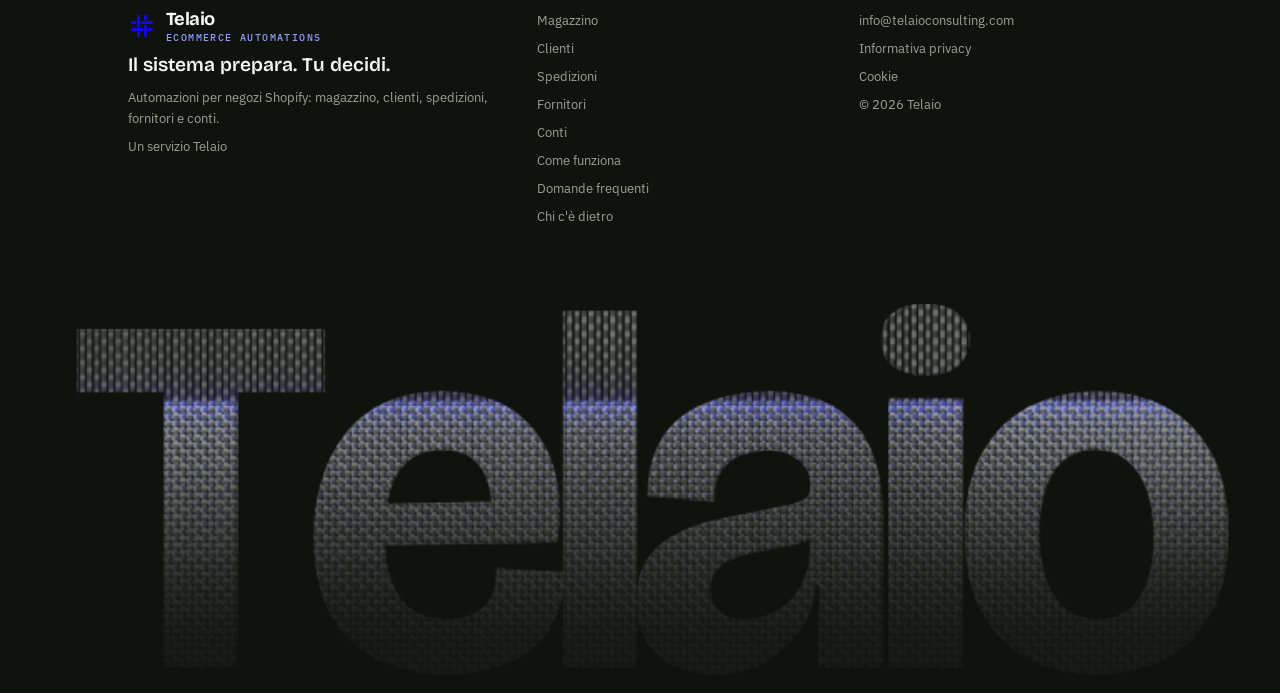
==== commit 18c94a57: "Check-up button opens the request form directly Every «Prenota il check-up del tuo negozio» button o" ====
--- a/check-up/index.html
+++ b/check-up/index.html
@@ -219,20 +219,17 @@
       </div>
     </section>
 
-    <!-- Scegli giorno e ora -->
+    <!-- Prenota il check-up -->
     <section id="prenota" class="p-checkup">
       <div class="p-checkup-bg" aria-hidden="true"></div>
       <div class="wrap p-checkup-in is-top">
         <div>
-          <h2 class="p-h2" data-split>Scegli giorno e ora</h2>
+          <h2 class="p-h2" data-split>Prenota il check-up</h2>
           <p class="p-lede-inv" data-reveal>Ti chiediamo poche informazioni sul tuo negozio. Servono a prepararci, così la call parte dal tuo caso.</p>
         </div>
         <div>
           <div class="booking-box" data-reveal>
-            <div data-booking hidden>
-              <button class="btn btn-primary" type="button" data-booking-loader>Mostra i giorni disponibili</button>
-              <p class="micro">Il calendario è di Google: si carica solo quando lo apri.</p>
-            </div>
+            <div data-booking hidden></div>
             <p class="no-js-only">Scrivici a <a href="mailto:info@telaioconsulting.com" data-email-link>info@telaioconsulting.com</a>: ti proponiamo noi giorno e ora.</p>
           </div>
           <p class="booking-meta" data-reveal>Usiamo questi dati solo per organizzare e preparare la call. <a href="../privacy/">Leggi l'informativa privacy.</a></p>
@@ -253,7 +250,7 @@
           <details class="qa" data-reveal data-question-id="checkup-who"><summary>Chi incontro?</summary><div class="a"><p>Uno dei fondatori di Telaio. <a href="../chi-siamo/">Scopri chi c'è dietro.</a></p></div></details>
           <details class="qa" data-reveal data-question-id="checkup-prepare"><summary>Devo preparare qualcosa?</summary><div class="a"><p>No. Se vuoi, pensa al lavoro che ti porta via più tempo ogni settimana. Ci aiuta anche sapere che casella email usi, quale corriere e quale cassa, se ce l'hai.</p></div></details>
           <details class="qa" data-reveal data-question-id="checkup-connect"><summary>E se la mia casella, il mio corriere o la mia cassa non si possono collegare?</summary><div class="a"><p>Te lo diciamo nel check-up, prima di qualsiasi proposta. Nella proposta scritta trovi solo quello che si può fare con i tuoi strumenti.</p></div></details>
-          <details class="qa" data-reveal data-question-id="checkup-call"><summary>Come ci colleghiamo?</summary><div class="a"><p>In videochiamata. Il link arriva nella mail di conferma.</p></div></details>
+          <details class="qa" data-reveal data-question-id="checkup-call"><summary>Come ci colleghiamo?</summary><div class="a"><p>In videochiamata. Quando fissiamo giorno e ora ti mandiamo anche il link.</p></div></details>
           <details class="qa" data-reveal data-question-id="checkup-no-go"><summary>E se poi non voglio andare avanti?</summary><div class="a"><p>Va benissimo. Ti resta il quadro che abbiamo visto insieme.</p></div></details>
         </div>
       </div>
@@ -263,7 +260,7 @@
     <section class="p-final">
       <div class="p-final-glow" aria-hidden="true"></div>
       <div class="wrap">
-        <h2 class="p-final-h" data-split>Quale lavoro ti fa perdere più tempo? Scegli giorno e ora, e partiamo da quello.</h2>
+        <h2 class="p-final-h" data-split>Quale lavoro ti fa perdere più tempo? Prenota il check-up, e partiamo da quello.</h2>
         <a class="p-orb" data-magnetic href="#prenota" data-cta="checkup" data-placement="final" aria-label="Prenota il check-up del tuo negozio">
           <svg class="p-orb-ring" viewBox="0 0 200 200" aria-hidden="true">
             <defs><path id="orbPath" d="M100,100 m-78,0 a78,78 0 1,1 156,0 a78,78 0 1,1 -156,0"/></defs>
--- a/style.css
+++ b/style.css
@@ -216,7 +216,7 @@
    e la toglie se script.js non parte. */
 html:not(.js) .menu-btn, html:not(.js) #themeBtn, html:not(.js) .mobile-bar { display: none !important; }
 .no-js-only { display: none; }
-html:not(.js) .no-js-only { display: block; }
+html:not(.js) .no-js-only, .no-js-only.is-shown { display: block; }
 
 /* ============================================================
    HEADER
@@ -334,6 +334,67 @@
 .booking-frame { width: 100%; border: 0; border-radius: var(--r-md); min-height: 640px; background: var(--panel); display: block; }
 .booking-meta { margin-top: 16px; font-size: var(--step--1); color: var(--muted); }
 .booking-meta a { color: var(--weft); }
+
+/* Modulo del check-up (script.js): nella finestra e nel riquadro della pagina del check-up */
+.ck-form { display: grid; gap: 16px; }
+.ck-two { display: grid; grid-template-columns: 1fr 1fr; gap: 16px; }
+.ck-field { display: grid; gap: 6px; min-width: 0; }
+.ck-field label { font-size: var(--step--1); font-weight: 600; color: var(--ink); }
+.ck-opt { font-weight: 400; color: var(--muted); }
+/* 16 px nei campi: sotto, Safari su iPhone ingrandisce la pagina quando si tocca il campo */
+.ck-field input, .ck-field textarea {
+  width: 100%; min-height: 48px; padding: 12px 14px; margin: 0;
+  font: inherit; font-size: var(--step-0); color: var(--ink); background: var(--ground);
+  border: 1px solid var(--line-strong); border-radius: var(--r-sm);
+}
+.ck-field textarea { min-height: 112px; resize: vertical; line-height: 1.5; }
+.ck-field input::placeholder, .ck-field textarea::placeholder { color: var(--muted); opacity: 1; }
+.ck-field input:focus-visible, .ck-field textarea:focus-visible { outline-offset: 1px; border-color: transparent; }
+.ck-hp { position: absolute; left: -10000px; width: 1px; height: 1px; overflow: hidden; }
+.ck-send { margin-top: 4px; }
+.ck-form .btn { min-height: 48px; }
+.ck-form .btn:disabled { opacity: .72; cursor: progress; }
+/* la riga di stato resta sempre nella pagina (i lettori di schermo la annunciano solo se c'era già) */
+.ck-status { font-size: var(--step--1); line-height: 1.5; margin-top: 10px; }
+.ck-status:empty { margin-top: 0; }
+.ck-status.is-error { color: #FFB4A8; }
+:root[data-theme="light"] .ck-status.is-error { color: #B3261E; }
+.ck-status a, .ck-note a { color: var(--weft); }
+.ck-note { font-size: var(--step--1); color: var(--muted); line-height: 1.5; }
+.ck-done:focus { outline: none; }
+.ck-done-h { font-family: var(--f-display); font-weight: 700; font-size: var(--step-2); letter-spacing: -.01em; line-height: 1.2; color: var(--ink); }
+.ck-done p + p { margin-top: 8px; color: var(--muted); line-height: 1.55; }
+/* la finestra si chiude da sola dopo il ringraziamento: la barra si svuota nel frattempo (script.js) */
+.ck-done-bar { display: block; height: 2px; margin-top: 22px; border-radius: 2px; background: var(--brand); transform-origin: 0 50%; animation: ck-svuota linear forwards; }
+@keyframes ck-svuota { to { transform: scaleX(0); } }
+
+.ck-dialog {
+  width: min(560px, calc(100vw - 32px)); max-width: calc(100vw - 32px); max-height: calc(100dvh - 32px);
+  margin: auto; padding: 0; color: var(--ink); background: var(--surface);
+  border: 1px solid var(--line-strong); border-radius: var(--r-lg); box-shadow: var(--shadow-lg);
+  overflow: auto; overscroll-behavior: contain;
+}
+/* con la finestra aperta la pagina sotto resta ferma (classe messa da script.js); al posto della barra di
+   scorrimento resta il suo spazio, così la pagina non scatta di lato dove la barra è visibile */
+html.ck-open { overflow: hidden; padding-right: var(--ck-gutter, 0px); }
+.ck-dialog::backdrop { background: rgba(9, 12, 8, .72); -webkit-backdrop-filter: blur(4px); backdrop-filter: blur(4px); }
+:root[data-theme="light"] .ck-dialog::backdrop { background: rgba(9, 12, 8, .45); }
+.ck-dialog-in { position: relative; padding: clamp(24px, 5vw, 40px); }
+.ck-close { position: absolute; top: 12px; right: 12px; }
+.ck-close svg { width: 18px; height: 18px; fill: none; stroke: currentColor; stroke-width: 1.8; stroke-linecap: round; }
+.ck-kicker { font-family: var(--f-mono); font-size: var(--step--1); letter-spacing: var(--tracking-label); text-transform: uppercase; color: var(--weft); padding-right: 52px; }
+.ck-title { font-size: var(--step-3); margin-top: 12px; padding-right: 40px; }
+.ck-lede { margin-top: 10px; color: var(--muted); line-height: 1.55; }
+.ck-dialog .ck-form, .ck-dialog .ck-done { margin-top: 24px; }
+@media (max-width: 560px) { .ck-two { grid-template-columns: 1fr; } }
+/* telefoni bassi: spazi più stretti e messaggio più corto, così «Invia» resta dentro la finestra */
+@media (max-height: 720px) {
+  .ck-dialog-in { padding-block: 20px; }
+  .ck-dialog .ck-title { margin-top: 8px; }
+  .ck-dialog .ck-form { margin-top: 16px; gap: 10px; }
+  .ck-dialog .ck-two { gap: 10px; }
+  .ck-dialog .ck-field textarea { min-height: 56px; height: 56px; }
+}
 
 /* Domande a fisarmonica */
 .qa { border: 1px solid var(--line); border-radius: var(--r-md); background: var(--surface); margin-bottom: 12px; overflow: hidden; }
--- a/motion.css
+++ b/motion.css
@@ -868,6 +868,12 @@
 .p-checkup .booking-box .btn-primary::after { background: linear-gradient(105deg, transparent 32%, rgba(19, 7, 237, .14) 50%, transparent 68%); }
 .p-checkup .booking-box .micro { color: rgba(255, 255, 255, .78); }
 .p-checkup .booking-frame { background: #fff; }
+.p-checkup .ck-field label, .p-checkup .ck-done-h { color: #fff; }
+.p-checkup .ck-opt { color: rgba(255, 255, 255, .78); }
+.p-checkup .ck-field input, .p-checkup .ck-field textarea { background: #fff; color: #090C08; border-color: transparent; }
+.p-checkup .ck-field input::placeholder, .p-checkup .ck-field textarea::placeholder { color: #5A5F55; }
+.p-checkup .ck-field input:focus-visible, .p-checkup .ck-field textarea:focus-visible { outline-offset: 2px; }
+.p-checkup .ck-status.is-error { color: #fff; font-weight: 600; }
 .p-checkup-in.is-top { align-items: start; }
 
 /* ---- Cosa facciamo: aree con le loro card ---- */
